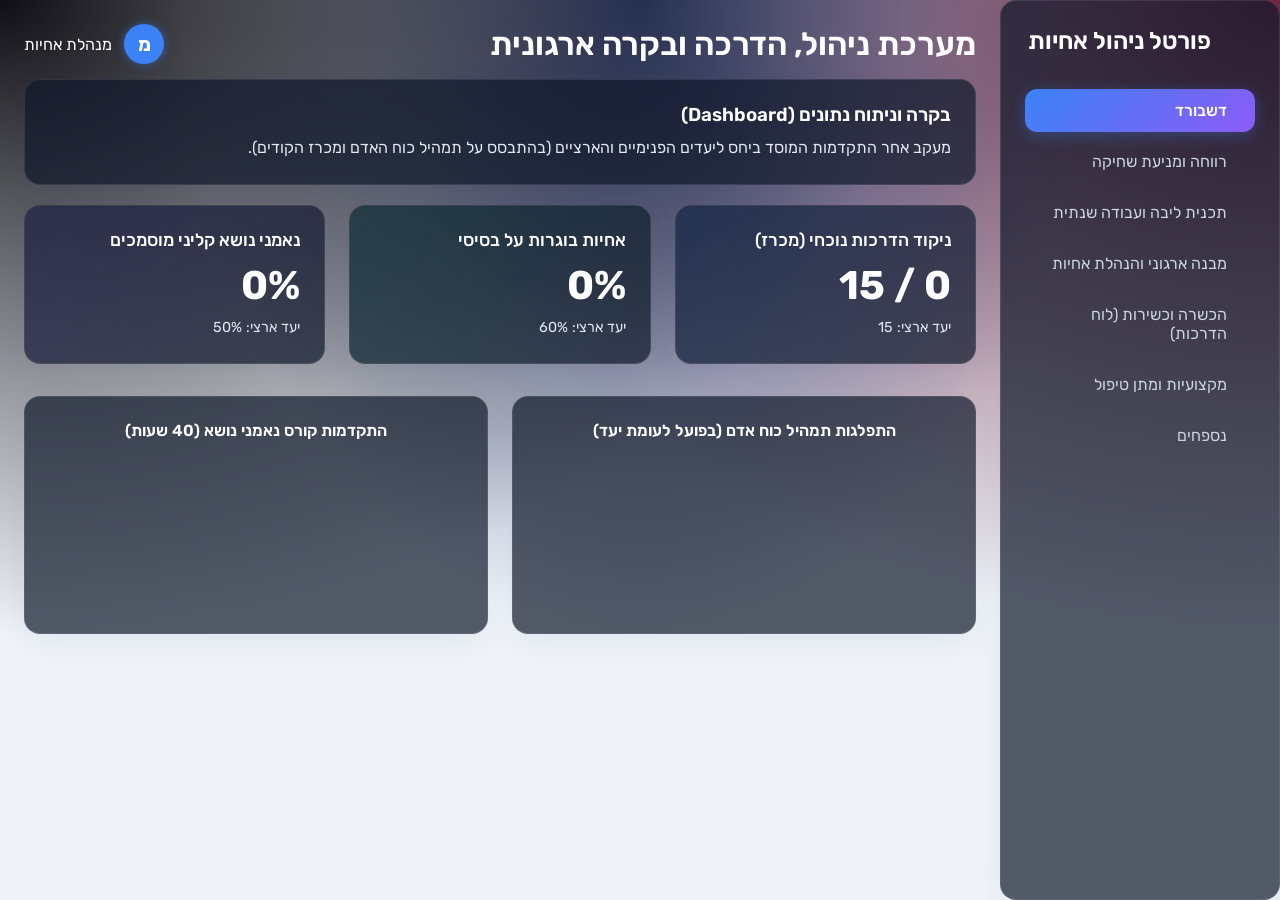
==== index.html @ b4c7ed79 "feat: redesign booklet download button to be more prominent and inviting" ====
﻿<!DOCTYPE html>
<html lang="he" dir="rtl">
<head>
    <meta charset="UTF-8">
    <meta name="viewport" content="width=device-width, initial-scale=1.0">
    <title>פורטל ניהול אחיות - גריאטריה ואחיות</title>
    
    <link rel="stylesheet" href="style.css">
    <link href="https://fonts.googleapis.com/css2?family=Rubik:wght@300;400;500;600;700&display=swap" rel="stylesheet">
    <script src="https://unpkg.com/lucide@latest"></script>
    <script src="https://cdn.jsdelivr.net/npm/fullcalendar@6.1.11/index.global.min.js"></script>
    <!-- Chart.js for Dashboard -->
    <script src="https://cdn.jsdelivr.net/npm/chart.js"></script>

<style>
.form-print-area { font-weight: 500; color: #000; }
.form-print-area input { font-weight: 600; color: #000; }
</style>
</head>
<body>
    <div class="app-container">
        <!-- Sidebar Navigation -->
        <aside class="sidebar glass">
            <div class="logo">
                <i data-lucide="hospital" class="icon-lg"></i>
                <h2>פורטל ניהול אחיות</h2>
            </div>
            <nav>
                <a href="#" class="nav-item active" data-tab="dashboard">
                    <i data-lucide="layout-dashboard"></i>
                    <span>דשבורד</span>
                </a>
                <a href="#" class="nav-item" data-tab="wellbeing">
                    <i data-lucide="heart-handshake"></i>
                    <span>רווחה ומניעת שחיקה</span>
                </a>
                <a href="#" class="nav-item" data-tab="core-plan">
                    <i data-lucide="target"></i>
                    <span>תכנית ליבה ועבודה שנתית</span>
                </a>
                <a href="#" class="nav-item" data-tab="org-structure">
                    <i data-lucide="network"></i>
                    <span>מבנה ארגוני והנהלת אחיות</span>
                </a>
                <a href="#" class="nav-item" data-tab="training-calendar">
                    <i data-lucide="calendar-check"></i>
                    <span>הכשרה וכשירות (לוח הדרכות)</span>
                </a>
                <a href="#" class="nav-item" data-tab="professionalism">
                    <i data-lucide="stethoscope"></i>
                    <span>מקצועיות ומתן טיפול</span>
                </a>

                <a href="#" class="nav-item" data-tab="appendices">
                    <i data-lucide="paperclip"></i>
                    <span>נספחים</span>
                </a>
            </nav>
        </aside>

        <!-- Main Content -->
        <main class="main-content">
            <header class="top-header">
                <h1>מערכת ניהול, הדרכה ובקרה ארגונית</h1>
                <div class="user-profile">
                    <div class="avatar">מ</div>
                    <span>מנהלת אחיות</span>
                </div>
            </header>

            <div class="content-wrapper">
                
                <!-- 0. Dashboard Tab -->
                <section id="dashboard" class="tab-content active">
                    <div class="card glass" style="margin-bottom: 20px;">
                        <h3>בקרה וניתוח נתונים (Dashboard)</h3>
                        <p>מעקב אחר התקדמות המוסד ביחס ליעדים הפנימיים והארציים (בהתבסס על תמהיל כוח האדם ומכרז הקודים).</p>
                    </div>

                    <div class="stats-grid">
                        <div class="stat-card glass primary-grad">
                            <h3>ניקוד הדרכות נוכחי (מכרז)</h3>
                            <div class="value">0 / 15</div>
                            <p class="subtitle">יעד ארצי: 15</p>
                        </div>
                        <div class="stat-card glass secondary-grad">
                            <h3>אחיות בוגרות על בסיסי</h3>
                            <div class="value">0%</div>
                            <p class="subtitle">יעד ארצי: 60%</p>
                        </div>
                        <div class="stat-card glass accent-grad">
                            <h3>נאמני נושא קליני מוסמכים</h3>
                            <div class="value">0%</div>
                            <p class="subtitle">יעד ארצי: 50%</p>
                        </div>
                    </div>

                    <div class="charts-grid" style="display: grid; grid-template-columns: 1fr 1fr; gap: 24px; margin-top: 24px;">
                        <div class="card glass">
                            <h4 style="margin-bottom: 15px; text-align: center;">התפלגות תמהיל כוח אדם (בפועל לעומת יעד)</h4>
                            <canvas id="staffMixChart"></canvas>
                        </div>
                        <div class="card glass">
                            <h4 style="margin-bottom: 15px; text-align: center;">התקדמות קורס נאמני נושא (40 שעות)</h4>
                            <canvas id="trainingProgressChart"></canvas>
                        </div>
                    </div>
                </section>

                <section id="wellbeing" class="tab-content">
                    <div class="card glass">
                        <div style="text-align: center; margin-bottom: 50px;">
                            <h2 style="color: var(--primary-light); font-size: 2.2rem; font-weight: 700; margin-bottom: 5px;">פיתוח חוסן ומניעת שחיקה</h2>
                            <h3 style="color: #38bdf8; font-weight: 400; font-size: 1.4rem;">מודל WELL BEING של מנהל האחיות</h3>
                        </div>
                        
                        <div style="text-align: center; margin-bottom: 20px;">
                            <img src="wellbeing-model.png" alt="מודל WELL BEING" style="max-width: 100%; max-height: 500px; border-radius: 12px; margin: 0 auto; display: block; box-shadow: 0 10px 25px rgba(0,0,0,0.3);">
                        </div>
                        
                        


                        <div style="background: linear-gradient(135deg, rgba(59, 130, 246, 0.05), rgba(139, 92, 246, 0.05)); border: 1px solid rgba(59, 130, 246, 0.2); border-radius: 16px; padding: 40px 20px; text-align: center; margin: 50px auto; max-width: 650px; box-shadow: 0 10px 30px rgba(0,0,0,0.1);">
                            <div style="background: rgba(59, 130, 246, 0.15); width: 80px; height: 80px; border-radius: 50%; display: flex; align-items: center; justify-content: center; margin: 0 auto 20px; box-shadow: inset 0 0 10px rgba(59, 130, 246, 0.2);">
                                <i data-lucide="book-open" style="width: 40px; height: 40px; color: #3b82f6;"></i>
                            </div>
                            <h3 style="color: #f8fafc; font-size: 1.8rem; margin-bottom: 12px; font-weight: bold;">חוברת כלים למניעת שחיקה</h3>
                            <p style="color: #94a3b8; font-size: 1.15rem; margin-bottom: 30px; line-height: 1.6; padding: 0 20px;">החוברת המלאה והמקיפה לשימוש הצוות. כוללת מודלים, כרטיסיות עבודה, והנחיות מעשיות לפיתוח חוסן אישי וצוותי.</p>
                            
                            <a href="https://drive.google.com/file/d/17mlTzaQv9nAJc7y2EhqLHmhM5Vn0xsZx/view?usp=drive_link" target="_blank" style="display: inline-flex; align-items: center; gap: 12px; font-size: 1.25rem; font-weight: bold; padding: 16px 36px; background: linear-gradient(135deg, #3b82f6, #8b5cf6); border-radius: 50px; color: white; text-decoration: none; box-shadow: 0 10px 25px rgba(59, 130, 246, 0.4); transition: all 0.3s ease;" onmouseover="this.style.transform='translateY(-3px)'; this.style.boxShadow='0 15px 30px rgba(59, 130, 246, 0.6)'" onmouseout="this.style.transform='translateY(0)'; this.style.boxShadow='0 10px 25px rgba(59, 130, 246, 0.4)'">
                                <i data-lucide="external-link" style="width: 24px; height: 24px;"></i>
                                פתיחת החוברת המלאה
                            </a>
                        </div>


                        <div style="margin-top: 50px; margin-bottom: 20px; display: grid; grid-template-columns: repeat(auto-fit, minmax(220px, 1fr)); gap: 20px; direction: rtl;">
                            
                            <!-- Card 1 -->
                            <div style="background: rgba(255, 255, 255, 0.05); border: 1px solid rgba(255, 255, 255, 0.1); border-radius: 12px; padding: 20px; box-shadow: 0 4px 15px rgba(0,0,0,0.1); transition: transform 0.3s; cursor: default;" onmouseover="this.style.transform='translateY(-5px)'" onmouseout="this.style.transform='translateY(0)'">
                                <h3 style="color: #38bdf8; border-bottom: 2px solid rgba(56, 189, 248, 0.3); padding-bottom: 10px; margin-bottom: 15px; text-align: center; font-size: 1.2rem;">רגשות בעבודה</h3>
                                <ul style="list-style-type: none; padding: 0; margin: 0; text-align: right; font-size: 1rem; color: #f1f5f9;">
                                    <li style="margin-bottom: 10px; display: flex; align-items: center; gap: 8px;"><span style="background: rgba(56, 189, 248, 0.2); color: #38bdf8; border-radius: 50%; width: 24px; height: 24px; display: inline-flex; justify-content: center; align-items: center; font-size: 0.8rem; font-weight: bold; flex-shrink: 0;">1</span> שחיקה</li>
                                    <li style="margin-bottom: 10px; display: flex; align-items: center; gap: 8px;"><span style="background: rgba(56, 189, 248, 0.2); color: #38bdf8; border-radius: 50%; width: 24px; height: 24px; display: inline-flex; justify-content: center; align-items: center; font-size: 0.8rem; font-weight: bold; flex-shrink: 0;">2</span> חמלה</li>
                                    <li style="margin-bottom: 10px; display: flex; align-items: center; gap: 8px;"><span style="background: rgba(56, 189, 248, 0.2); color: #38bdf8; border-radius: 50%; width: 24px; height: 24px; display: inline-flex; justify-content: center; align-items: center; font-size: 0.8rem; font-weight: bold; flex-shrink: 0;">3</span> עייפות רגשית</li>
                                    <li style="margin-bottom: 10px; display: flex; align-items: center; gap: 8px;"><span style="background: rgba(56, 189, 248, 0.2); color: #38bdf8; border-radius: 50%; width: 24px; height: 24px; display: inline-flex; justify-content: center; align-items: center; font-size: 0.8rem; font-weight: bold; flex-shrink: 0;">4</span> תחושת משמעות</li>
                                    <li style="margin-bottom: 10px; display: flex; align-items: center; gap: 8px;"><span style="background: rgba(56, 189, 248, 0.2); color: #38bdf8; border-radius: 50%; width: 24px; height: 24px; display: inline-flex; justify-content: center; align-items: center; font-size: 0.8rem; font-weight: bold; flex-shrink: 0;">5</span> תסכול</li>
                                    <li style="margin-bottom: 10px; display: flex; align-items: center; gap: 8px;"><span style="background: rgba(56, 189, 248, 0.2); color: #38bdf8; border-radius: 50%; width: 24px; height: 24px; display: inline-flex; justify-content: center; align-items: center; font-size: 0.8rem; font-weight: bold; flex-shrink: 0;">6</span> תחושת הצלחה</li>
                                    <li style="margin-bottom: 10px; display: flex; align-items: center; gap: 8px;"><span style="background: rgba(56, 189, 248, 0.2); color: #38bdf8; border-radius: 50%; width: 24px; height: 24px; display: inline-flex; justify-content: center; align-items: center; font-size: 0.8rem; font-weight: bold; flex-shrink: 0;">7</span> הצפה רגשית</li>
                                    <li style="margin-bottom: 10px; display: flex; align-items: center; gap: 8px;"><span style="background: rgba(56, 189, 248, 0.2); color: #38bdf8; border-radius: 50%; width: 24px; height: 24px; display: inline-flex; justify-content: center; align-items: center; font-size: 0.8rem; font-weight: bold; flex-shrink: 0;">8</span> בדידות</li>
                                </ul>
                            </div>
                            
                            <!-- Card 2 -->
                            <div style="background: rgba(255, 255, 255, 0.05); border: 1px solid rgba(255, 255, 255, 0.1); border-radius: 12px; padding: 20px; box-shadow: 0 4px 15px rgba(0,0,0,0.1); transition: transform 0.3s; cursor: default;" onmouseover="this.style.transform='translateY(-5px)'" onmouseout="this.style.transform='translateY(0)'">
                                <h3 style="color: #10b981; border-bottom: 2px solid rgba(16, 185, 129, 0.3); padding-bottom: 10px; margin-bottom: 15px; text-align: center; font-size: 1.2rem;">תפקיד האחות האחראית</h3>
                                <ul style="list-style-type: none; padding: 0; margin: 0; text-align: right; font-size: 1rem; color: #f1f5f9;">
                                    <li style="margin-bottom: 10px; display: flex; align-items: center; gap: 8px;"><span style="background: rgba(16, 185, 129, 0.2); color: #10b981; border-radius: 50%; width: 24px; height: 24px; display: inline-flex; justify-content: center; align-items: center; font-size: 0.8rem; font-weight: bold; flex-shrink: 0;">1</span> זיהוי סימני שחיקה</li>
                                    <li style="margin-bottom: 10px; display: flex; align-items: center; gap: 8px;"><span style="background: rgba(16, 185, 129, 0.2); color: #10b981; border-radius: 50%; width: 24px; height: 24px; display: inline-flex; justify-content: center; align-items: center; font-size: 0.8rem; font-weight: bold; flex-shrink: 0;">2</span> הקשבה פעילה</li>
                                    <li style="margin-bottom: 10px; display: flex; align-items: center; gap: 8px;"><span style="background: rgba(16, 185, 129, 0.2); color: #10b981; border-radius: 50%; width: 24px; height: 24px; display: inline-flex; justify-content: center; align-items: center; font-size: 0.8rem; font-weight: bold; flex-shrink: 0;">3</span> מתן גיבוי</li>
                                    <li style="margin-bottom: 10px; display: flex; align-items: center; gap: 8px;"><span style="background: rgba(16, 185, 129, 0.2); color: #10b981; border-radius: 50%; width: 24px; height: 24px; display: inline-flex; justify-content: center; align-items: center; font-size: 0.8rem; font-weight: bold; flex-shrink: 0;">4</span> תיעדוף משימות</li>
                                    <li style="margin-bottom: 10px; display: flex; align-items: center; gap: 8px;"><span style="background: rgba(16, 185, 129, 0.2); color: #10b981; border-radius: 50%; width: 24px; height: 24px; display: inline-flex; justify-content: center; align-items: center; font-size: 0.8rem; font-weight: bold; flex-shrink: 0;">5</span> חיזוק הצוות</li>
                                    <li style="margin-bottom: 10px; display: flex; align-items: center; gap: 8px;"><span style="background: rgba(16, 185, 129, 0.2); color: #10b981; border-radius: 50%; width: 24px; height: 24px; display: inline-flex; justify-content: center; align-items: center; font-size: 0.8rem; font-weight: bold; flex-shrink: 0;">6</span> מניעת קונפליקטים</li>
                                    <li style="margin-bottom: 10px; display: flex; align-items: center; gap: 8px;"><span style="background: rgba(16, 185, 129, 0.2); color: #10b981; border-radius: 50%; width: 24px; height: 24px; display: inline-flex; justify-content: center; align-items: center; font-size: 0.8rem; font-weight: bold; flex-shrink: 0;">7</span> גיוס שותפים</li>
                                    <li style="margin-bottom: 10px; display: flex; align-items: center; gap: 8px;"><span style="background: rgba(16, 185, 129, 0.2); color: #10b981; border-radius: 50%; width: 24px; height: 24px; display: inline-flex; justify-content: center; align-items: center; font-size: 0.8rem; font-weight: bold; flex-shrink: 0;">8</span> מודלינג אישי</li>
                                </ul>
                            </div>
                            
                            <!-- Card 3 -->
                            <div style="background: rgba(255, 255, 255, 0.05); border: 1px solid rgba(255, 255, 255, 0.1); border-radius: 12px; padding: 20px; box-shadow: 0 4px 15px rgba(0,0,0,0.1); transition: transform 0.3s; cursor: default;" onmouseover="this.style.transform='translateY(-5px)'" onmouseout="this.style.transform='translateY(0)'">
                                <h3 style="color: #f59e0b; border-bottom: 2px solid rgba(245, 158, 11, 0.3); padding-bottom: 10px; margin-bottom: 15px; text-align: center; font-size: 1.2rem;">סיטואציות יומיומיות</h3>
                                <ul style="list-style-type: none; padding: 0; margin: 0; text-align: right; font-size: 1rem; color: #f1f5f9;">
                                    <li style="margin-bottom: 10px; display: flex; align-items: center; gap: 8px;"><span style="background: rgba(245, 158, 11, 0.2); color: #f59e0b; border-radius: 50%; width: 24px; height: 24px; display: inline-flex; justify-content: center; align-items: center; font-size: 0.8rem; font-weight: bold; flex-shrink: 0;">1</span> עומסי מטופלים</li>
                                    <li style="margin-bottom: 10px; display: flex; align-items: center; gap: 8px;"><span style="background: rgba(245, 158, 11, 0.2); color: #f59e0b; border-radius: 50%; width: 24px; height: 24px; display: inline-flex; justify-content: center; align-items: center; font-size: 0.8rem; font-weight: bold; flex-shrink: 0;">2</span> חוסר בכוח אדם</li>
                                    <li style="margin-bottom: 10px; display: flex; align-items: center; gap: 8px;"><span style="background: rgba(245, 158, 11, 0.2); color: #f59e0b; border-radius: 50%; width: 24px; height: 24px; display: inline-flex; justify-content: center; align-items: center; font-size: 0.8rem; font-weight: bold; flex-shrink: 0;">3</span> מטופל מאתגר</li>
                                    <li style="margin-bottom: 10px; display: flex; align-items: center; gap: 8px;"><span style="background: rgba(245, 158, 11, 0.2); color: #f59e0b; border-radius: 50%; width: 24px; height: 24px; display: inline-flex; justify-content: center; align-items: center; font-size: 0.8rem; font-weight: bold; flex-shrink: 0;">4</span> שינוי פתאומי במשמרת</li>
                                    <li style="margin-bottom: 10px; display: flex; align-items: center; gap: 8px;"><span style="background: rgba(245, 158, 11, 0.2); color: #f59e0b; border-radius: 50%; width: 24px; height: 24px; display: inline-flex; justify-content: center; align-items: center; font-size: 0.8rem; font-weight: bold; flex-shrink: 0;">5</span> עודף בירוקרטיה</li>
                                    <li style="margin-bottom: 10px; display: flex; align-items: center; gap: 8px;"><span style="background: rgba(245, 158, 11, 0.2); color: #f59e0b; border-radius: 50%; width: 24px; height: 24px; display: inline-flex; justify-content: center; align-items: center; font-size: 0.8rem; font-weight: bold; flex-shrink: 0;">6</span> תקלות טכניות</li>
                                    <li style="margin-bottom: 10px; display: flex; align-items: center; gap: 8px;"><span style="background: rgba(245, 158, 11, 0.2); color: #f59e0b; border-radius: 50%; width: 24px; height: 24px; display: inline-flex; justify-content: center; align-items: center; font-size: 0.8rem; font-weight: bold; flex-shrink: 0;">7</span> אירוע חריג במחלקה</li>
                                    <li style="margin-bottom: 10px; display: flex; align-items: center; gap: 8px;"><span style="background: rgba(245, 158, 11, 0.2); color: #f59e0b; border-radius: 50%; width: 24px; height: 24px; display: inline-flex; justify-content: center; align-items: center; font-size: 0.8rem; font-weight: bold; flex-shrink: 0;">8</span> קונפליקטים בין הצוות</li>
                                </ul>
                            </div>

                            <!-- Card 4 -->
                            <div style="background: rgba(255, 255, 255, 0.05); border: 1px solid rgba(255, 255, 255, 0.1); border-radius: 12px; padding: 20px; box-shadow: 0 4px 15px rgba(0,0,0,0.1); transition: transform 0.3s; cursor: default;" onmouseover="this.style.transform='translateY(-5px)'" onmouseout="this.style.transform='translateY(0)'">
                                <h3 style="color: #8b5cf6; border-bottom: 2px solid rgba(139, 92, 246, 0.3); padding-bottom: 10px; margin-bottom: 15px; text-align: center; font-size: 1.2rem;">מרכיבי מודל החוסן</h3>
                                <ul style="list-style-type: none; padding: 0; margin: 0; text-align: right; font-size: 1rem; color: #f1f5f9;">
                                    <li style="margin-bottom: 10px; display: flex; align-items: center; gap: 8px;"><span style="background: rgba(139, 92, 246, 0.2); color: #8b5cf6; border-radius: 50%; width: 24px; height: 24px; display: inline-flex; justify-content: center; align-items: center; font-size: 0.8rem; font-weight: bold; flex-shrink: 0;">1</span> להיות מוערך</li>
                                    <li style="margin-bottom: 10px; display: flex; align-items: center; gap: 8px;"><span style="background: rgba(139, 92, 246, 0.2); color: #8b5cf6; border-radius: 50%; width: 24px; height: 24px; display: inline-flex; justify-content: center; align-items: center; font-size: 0.8rem; font-weight: bold; flex-shrink: 0;">2</span> פיתוח מקצועי</li>
                                    <li style="margin-bottom: 10px; display: flex; align-items: center; gap: 8px;"><span style="background: rgba(139, 92, 246, 0.2); color: #8b5cf6; border-radius: 50%; width: 24px; height: 24px; display: inline-flex; justify-content: center; align-items: center; font-size: 0.8rem; font-weight: bold; flex-shrink: 0;">3</span> שייכות וגאוות יחידה</li>
                                    <li style="margin-bottom: 10px; display: flex; align-items: center; gap: 8px;"><span style="background: rgba(139, 92, 246, 0.2); color: #8b5cf6; border-radius: 50%; width: 24px; height: 24px; display: inline-flex; justify-content: center; align-items: center; font-size: 0.8rem; font-weight: bold; flex-shrink: 0;">4</span> הערכה והוקרה</li>
                                    <li style="margin-bottom: 10px; display: flex; align-items: center; gap: 8px;"><span style="background: rgba(139, 92, 246, 0.2); color: #8b5cf6; border-radius: 50%; width: 24px; height: 24px; display: inline-flex; justify-content: center; align-items: center; font-size: 0.8rem; font-weight: bold; flex-shrink: 0;">5</span> מרחב בטוח</li>
                                    <li style="margin-bottom: 10px; display: flex; align-items: center; gap: 8px;"><span style="background: rgba(139, 92, 246, 0.2); color: #8b5cf6; border-radius: 50%; width: 24px; height: 24px; display: inline-flex; justify-content: center; align-items: center; font-size: 0.8rem; font-weight: bold; flex-shrink: 0;">6</span> גמישות בעבודה</li>
                                    <li style="margin-bottom: 10px; display: flex; align-items: center; gap: 8px;"><span style="background: rgba(139, 92, 246, 0.2); color: #8b5cf6; border-radius: 50%; width: 24px; height: 24px; display: inline-flex; justify-content: center; align-items: center; font-size: 0.8rem; font-weight: bold; flex-shrink: 0;">7</span> איזון בית עבודה</li>
                                    <li style="margin-bottom: 10px; display: flex; align-items: center; gap: 8px;"><span style="background: rgba(139, 92, 246, 0.2); color: #8b5cf6; border-radius: 50%; width: 24px; height: 24px; display: inline-flex; justify-content: center; align-items: center; font-size: 0.8rem; font-weight: bold; flex-shrink: 0;">8</span> סביבת עבודה תומכת</li>
                                </ul>
                            </div>

                            <!-- Card 5 -->
                            <div style="background: rgba(255, 255, 255, 0.05); border: 1px solid rgba(255, 255, 255, 0.1); border-radius: 12px; padding: 20px; box-shadow: 0 4px 15px rgba(0,0,0,0.1); transition: transform 0.3s; cursor: default;" onmouseover="this.style.transform='translateY(-5px)'" onmouseout="this.style.transform='translateY(0)'">
                                <h3 style="color: #ec4899; border-bottom: 2px solid rgba(236, 72, 153, 0.3); padding-bottom: 10px; margin-bottom: 15px; text-align: center; font-size: 1.2rem;">כלים למניעת שחיקה</h3>
                                <ul style="list-style-type: none; padding: 0; margin: 0; text-align: right; font-size: 1rem; color: #f1f5f9;">
                                    <li style="margin-bottom: 10px; display: flex; align-items: center; gap: 8px;"><span style="background: rgba(236, 72, 153, 0.2); color: #ec4899; border-radius: 50%; width: 24px; height: 24px; display: inline-flex; justify-content: center; align-items: center; font-size: 0.8rem; font-weight: bold; flex-shrink: 0;">1</span> שיחת עיבוד</li>
                                    <li style="margin-bottom: 10px; display: flex; align-items: center; gap: 8px;"><span style="background: rgba(236, 72, 153, 0.2); color: #ec4899; border-radius: 50%; width: 24px; height: 24px; display: inline-flex; justify-content: center; align-items: center; font-size: 0.8rem; font-weight: bold; flex-shrink: 0;">2</span> התפתחות מקצועית</li>
                                    <li style="margin-bottom: 10px; display: flex; align-items: center; gap: 8px;"><span style="background: rgba(236, 72, 153, 0.2); color: #ec4899; border-radius: 50%; width: 24px; height: 24px; display: inline-flex; justify-content: center; align-items: center; font-size: 0.8rem; font-weight: bold; flex-shrink: 0;">3</span> איזון בית - עבודה</li>
                                    <li style="margin-bottom: 10px; display: flex; align-items: center; gap: 8px;"><span style="background: rgba(236, 72, 153, 0.2); color: #ec4899; border-radius: 50%; width: 24px; height: 24px; display: inline-flex; justify-content: center; align-items: center; font-size: 0.8rem; font-weight: bold; flex-shrink: 0;">4</span> פעילות גופנית</li>
                                    <li style="margin-bottom: 10px; display: flex; align-items: center; gap: 8px;"><span style="background: rgba(236, 72, 153, 0.2); color: #ec4899; border-radius: 50%; width: 24px; height: 24px; display: inline-flex; justify-content: center; align-items: center; font-size: 0.8rem; font-weight: bold; flex-shrink: 0;">5</span> קבוצת תמיכה</li>
                                    <li style="margin-bottom: 10px; display: flex; align-items: center; gap: 8px;"><span style="background: rgba(236, 72, 153, 0.2); color: #ec4899; border-radius: 50%; width: 24px; height: 24px; display: inline-flex; justify-content: center; align-items: center; font-size: 0.8rem; font-weight: bold; flex-shrink: 0;">6</span> הפסקה יזומה</li>
                                    <li style="margin-bottom: 10px; display: flex; align-items: center; gap: 8px;"><span style="background: rgba(236, 72, 153, 0.2); color: #ec4899; border-radius: 50%; width: 24px; height: 24px; display: inline-flex; justify-content: center; align-items: center; font-size: 0.8rem; font-weight: bold; flex-shrink: 0;">7</span> מנטורינג</li>
                                    <li style="margin-bottom: 10px; display: flex; align-items: center; gap: 8px;"><span style="background: rgba(236, 72, 153, 0.2); color: #ec4899; border-radius: 50%; width: 24px; height: 24px; display: inline-flex; justify-content: center; align-items: center; font-size: 0.8rem; font-weight: bold; flex-shrink: 0;">8</span> ימי גיבוש</li>
                                </ul>
                            </div>
                        </div>

                        <div class="wellbeing-gallery" style="margin-top: 40px; border-top: 1px solid rgba(255,255,255,0.1); padding-top: 30px;">
                            <h3 style="color: #10b981; margin-bottom: 20px; display: flex; align-items: center; gap: 10px;">
                                <i data-lucide="camera"></i> תמונות ומסמכים של עשייה בנידון
                            </h3>
                            
                            <div style="display: flex; gap: 15px; margin-bottom: 20px;">
                                <button class="btn btn-primary" onclick="document.getElementById('wb-gallery-upload').click()">
                                    <i data-lucide="plus" style="width: 18px; height: 18px; margin-left: 8px;"></i> הוסף תמונות / מסמכים
                                </button>
                                <input type="file" id="wb-gallery-upload" multiple accept="image/*,.pdf,.doc,.docx" style="display:none;" onchange="addToWBGallery(this)">
                            </div>

                            <div id="wb-gallery-grid" style="display: grid; grid-template-columns: repeat(auto-fill, minmax(200px, 1fr)); gap: 20px;">
                                <!-- uploaded images/docs will appear here -->
                            </div>
                        </div>
                    </div>
                </section>

                <!-- 1. Core Plan Tab -->
                <section id="core-plan" class="tab-content">
                    <div class="card glass">
                        <h3>תכנית ליבה ותוכנית עבודה שנתית</h3>
                        <p>כאן תוצג אסטרטגיית הניהול של האחיות בארגון ויעדי הליבה לשנה הקרובה, מותאם לחזון הארגוני ויעדי משרד הבריאות.</p>
                        
                        <div style="margin-top:20px; padding:20px; background:rgba(255,255,255,0.05); border-radius:8px;">
                            <h4 style="color: #38bdf8; margin-bottom: 15px;">סימוכין ומקורות מידע</h4>
                            <ul style="list-style: none; padding: 0; display: flex; flex-direction: column; gap: 10px;">
                                <li><a href="https://www.gov.il/he/pages/hp-geriatric-regulations-nursing-mental-health-wards" target="_blank" style="color: #cbd5e1; text-decoration: none; display: flex; align-items: center; gap: 8px; transition: color 0.2s;" onmouseover="this.style.color='#fff'" onmouseout="this.style.color='#cbd5e1'"><i data-lucide="link" style="width: 16px; color: #38bdf8;"></i> תקנות מוסדות גריאטריים ומחלקות בריאות הנפש</a></li>
                                <li><a href="https://www.gov.il/he/pages/m61-2024" target="_blank" style="color: #cbd5e1; text-decoration: none; display: flex; align-items: center; gap: 8px; transition: color 0.2s;" onmouseover="this.style.color='#fff'" onmouseout="this.style.color='#cbd5e1'"><i data-lucide="link" style="width: 16px; color: #38bdf8;"></i> חוזר מנהל הרפואה 61/2024</a></li>
                                <li><a href="https://www.gov.il/he/pages/tender-offer-2024" target="_blank" style="color: #cbd5e1; text-decoration: none; display: flex; align-items: center; gap: 8px; transition: color 0.2s;" onmouseover="this.style.color='#fff'" onmouseout="this.style.color='#cbd5e1'"><i data-lucide="link" style="width: 16px; color: #38bdf8;"></i> קול קורא / מכרזים 2024 (מכרז הקודים)</a></li>
                                <li><a href="https://www.gov.il/he/departments/dynamiccollectors/inspections-tool?skip=0&inspections_units=3" target="_blank" style="color: #cbd5e1; text-decoration: none; display: flex; align-items: center; gap: 8px; transition: color 0.2s;" onmouseover="this.style.color='#fff'" onmouseout="this.style.color='#cbd5e1'"><i data-lucide="link" style="width: 16px; color: #38bdf8;"></i> כלי בקרה במוסדות רפואיים</a></li>
                                <li><a href="https://www1.health.gov.il/nursing/work/toolkits/work-plan/" target="_blank" style="color: #cbd5e1; text-decoration: none; display: flex; align-items: center; gap: 8px; transition: color 0.2s;" onmouseover="this.style.color='#fff'" onmouseout="this.style.color='#cbd5e1'"><i data-lucide="link" style="width: 16px; color: #38bdf8;"></i> ארגז כלים - בניית תוכנית עבודה (מינהל הסיעוד)</a></li>
                                <li><a href="https://www.gov.il/BlobFolder/policy/nd120-2017/he/files_circulars_nd_ND120_2017.pdf" target="_blank" style="color: #cbd5e1; text-decoration: none; display: flex; align-items: center; gap: 8px; transition: color 0.2s;" onmouseover="this.style.color='#fff'" onmouseout="this.style.color='#cbd5e1'"><i data-lucide="link" style="width: 16px; color: #38bdf8;"></i> חוזר מינהל הסיעוד 120/2017</a></li>
                                <li><a href="https://www.gov.il/BlobFolder/policy/nd163-2020/he/files_circulars_nd_ND163_2020.pdf" target="_blank" style="color: #cbd5e1; text-decoration: none; display: flex; align-items: center; gap: 8px; transition: color 0.2s;" onmouseover="this.style.color='#fff'" onmouseout="this.style.color='#cbd5e1'"><i data-lucide="link" style="width: 16px; color: #38bdf8;"></i> חוזר מינהל הסיעוד 163/2020</a></li>
                            </ul>
                        </div>

                        <h4 style="color: #38bdf8; margin-top: 40px; border-bottom: 1px solid rgba(255,255,255,0.1); padding-bottom: 10px;">תוכניות עבודה קליניות</h4>
                        <div style="display: grid; grid-template-columns: repeat(auto-fill, minmax(200px, 1fr)); gap: 15px; margin-top: 20px;">
                            <button class="btn btn-outline" style="justify-content: center; border-color: rgba(56,189,248,0.3);" onclick="openWorkPlan('פצעים')"><i data-lucide="file-text" style="width: 16px; margin-left: 8px;"></i> פצעים</button>
                            <button class="btn btn-outline" style="justify-content: center; border-color: rgba(56,189,248,0.3);" onclick="openWorkPlan('כאב')"><i data-lucide="file-text" style="width: 16px; margin-left: 8px;"></i> כאב</button>
                            <button class="btn btn-outline" style="justify-content: center; border-color: rgba(56,189,248,0.3);" onclick="openWorkPlan('הזנה והאכלה')"><i data-lucide="file-text" style="width: 16px; margin-left: 8px;"></i> הזנה והאכלה</button>
                            <button class="btn btn-outline" style="justify-content: center; border-color: rgba(56,189,248,0.3);" onclick="openWorkPlan('דמנציה')"><i data-lucide="file-text" style="width: 16px; margin-left: 8px;"></i> דמנציה</button>
                            <button class="btn btn-outline" style="justify-content: center; border-color: rgba(56,189,248,0.3);" onclick="openWorkPlan('טיפול תומך/פליאטיבי')"><i data-lucide="file-text" style="width: 16px; margin-left: 8px;"></i> טיפול תומך/פליאטיבי</button>
                            <button class="btn btn-outline" style="justify-content: center; border-color: rgba(56,189,248,0.3);" onclick="openWorkPlan('מניעת זיהומים')"><i data-lucide="file-text" style="width: 16px; margin-left: 8px;"></i> מניעת זיהומים</button>
                            <button class="btn btn-outline" style="justify-content: center; border-color: rgba(56,189,248,0.3);" onclick="openWorkPlan('בטיחות הטיפול וניהול סיכונים')"><i data-lucide="file-text" style="width: 16px; margin-left: 8px;"></i> בטיחות הטיפול וניהול סיכונים</button>
                            <button class="btn btn-outline" style="justify-content: center; border-color: rgba(56,189,248,0.3);" onclick="openWorkPlan('התעמרות וחוק זכויות המטופל')"><i data-lucide="file-text" style="width: 16px; margin-left: 8px;"></i> התעמרות וחוק זכויות המטופל</button>
                            <button class="btn btn-outline" style="justify-content: center; border-color: rgba(56,189,248,0.3);" onclick="openWorkPlan('סוכרת')"><i data-lucide="file-text" style="width: 16px; margin-left: 8px;"></i> סוכרת</button>
                            <button class="btn btn-outline" style="justify-content: center; border-color: rgba(56,189,248,0.3);" onclick="openWorkPlan('אי ספיקת לב')"><i data-lucide="file-text" style="width: 16px; margin-left: 8px;"></i> אי ספיקת לב</button>
                            <button class="btn btn-outline" style="justify-content: center; border-color: rgba(56,189,248,0.3);" onclick="openWorkPlan('טראומה')"><i data-lucide="file-text" style="width: 16px; margin-left: 8px;"></i> טראומה</button>
                            <button class="btn btn-outline" style="justify-content: center; border-color: rgba(56,189,248,0.3);" onclick="openWorkPlan('גריאטריה')"><i data-lucide="file-text" style="width: 16px; margin-left: 8px;"></i> גריאטריה</button>
                            <button class="btn btn-outline" style="justify-content: center; border-color: rgba(56,189,248,0.3);" onclick="openWorkPlan('חרום')"><i data-lucide="file-text" style="width: 16px; margin-left: 8px;"></i> חרום</button>
                            <button class="btn btn-outline" style="justify-content: center; border-color: rgba(56,189,248,0.3);" onclick="openWorkPlan('טיפול תרופתי')"><i data-lucide="file-text" style="width: 16px; margin-left: 8px;"></i> טיפול תרופתי</button>
                            <button class="btn btn-outline" style="justify-content: center; border-color: rgba(56,189,248,0.3);" onclick="openWorkPlan('החייאה')"><i data-lucide="file-text" style="width: 16px; margin-left: 8px;"></i> החייאה</button>
                            <button class="btn btn-outline" style="justify-content: center; border-color: rgba(56,189,248,0.3);" onclick="openWorkPlan('חווית המטופל')"><i data-lucide="file-text" style="width: 16px; margin-left: 8px;"></i> חווית המטופל</button>
                            <button class="btn btn-outline" style="justify-content: center; border-color: rgba(56,189,248,0.3);" onclick="openWorkPlan('בריאות העובד ומערך החיסונים')"><i data-lucide="file-text" style="width: 16px; margin-left: 8px;"></i> בריאות העובד ומערך החיסונים</button>
                        </div>
                    </div>
                </section>

                <!-- 2. Org Structure Tab -->
                <section id="org-structure" class="tab-content">
                    <div class="card glass" style="margin-bottom: 20px; overflow-x: auto;">
                        <div style="display: flex; justify-content: space-between; align-items: center; margin-bottom: 15px;">
                            <h3 style="margin: 0;">תרשים מבנה ארגוני</h3>
                            <button class="btn btn-sm btn-primary" onclick="resetOrgChart()" style="background: rgba(239, 68, 68, 0.2); border-color: rgba(239, 68, 68, 0.4); color: #ef4444;"><i data-lucide="refresh-cw" style="width: 14px; height: 14px;"></i> איפוס מבנה</button>
                        </div>
                        <p style="margin-bottom:20px; font-size: 0.9rem; color:#cbd5e1;">לחץ על התפקיד או השם בתוך הקובייה לעריכה. השתמש בכפתור ה- <strong>+</strong> להוספת מחלקות / עובדים כפופים.</p>
                        <div class="org-tree" id="org-chart-root">
                            <!-- Rendered via JS -->
                        </div>
                    </div>

                        <div class="card glass" style="margin-bottom: 20px;">
                        <h3>פיתוח עתודה ניהולית ומנהיגות</h3>
                        <p>ניהול ומעקב אחר פיתוח המנהיגות בקרב צוות האחיות, ריכוז אחריות משמרת ואחיות בכירות.</p>
                    </div>


                    <div class="card glass" style="margin-bottom: 20px;">
                        <div style="display: flex; justify-content: space-between; align-items: center; margin-bottom: 15px; flex-wrap: wrap; gap: 10px;">
                            <h3 style="margin: 0;">תמהיל כוח אדם</h3>
                            <div style="display: flex; gap: 8px;">
                                <input type="number" id="new-year-input" placeholder="שנה חדשה" style="padding: 6px 12px; border-radius: 6px; border: 1px solid rgba(255,255,255,0.2); background: rgba(15,23,42,0.5); color: #fff; width: 100px; font-family: inherit;">
                                <button class="btn btn-sm btn-primary" onclick="addYearColumn()">הוסף שנה</button>
                            </div>
                        </div>
                        <p style="margin-bottom:15px; font-size: 0.9rem; color:#cbd5e1;">לחץ על התאים הרלוונטיים בכדי לערוך את הכמות בפועל ואת הבסיס (N). המערכת תחשב את האחוז אוטומטית. ניתן גם לערוך את היעד הפנימי.</p>
                        <div class="table-responsive" id="mix-table-container">
                            <!-- Rendered via JS -->
                        </div>
                    </div>

                    <div class="stats-grid">
                        <div class="card glass">
                            <div style="display: flex; justify-content: space-between; align-items: center; margin-bottom: 15px; flex-wrap: wrap; gap: 10px;">
                                <h3 style="margin: 0;">ריכוז אחריות משמרת</h3>
                                <div style="display: flex; gap: 8px;">
                                    <input type="text" id="new-dept-input" placeholder="שם מחלקה חדשה" style="padding: 6px 12px; border-radius: 6px; border: 1px solid rgba(255,255,255,0.2); background: rgba(15,23,42,0.5); color: #fff; width: 140px; font-family: inherit;">
                                    <button class="btn btn-sm btn-primary" onclick="addDepartment()">הוסף</button>
                                </div>
                            </div>
                            <ul class="task-list" id="shift-managers" style="max-height: 300px; overflow-y: auto; padding-left: 5px;">
                                <!-- Rendered via JS -->
                            </ul>
                        </div>

                    </div>
                <div class="card glass trustees-section" style="margin-top: 25px;">
                            <div style="display: flex; justify-content: space-between; align-items: center; margin-bottom: 20px; flex-wrap: wrap; gap: 15px;">
                                <h3>מערך נאמני נושא קליניים ומינויים</h3>
                                <div style="display: flex; gap: 15px; align-items: center; flex-wrap: wrap;">
                                    <div style="display: flex; gap: 8px;">
                                        <input type="text" id="new-dept-input" placeholder="שם מחלקה חדשה" style="padding: 6px 12px; border-radius: 6px; border: 1px solid rgba(255,255,255,0.2); background: rgba(15,23,42,0.5); color: #fff; width: 140px; font-family: inherit;">
                                        <button class="btn btn-sm btn-primary" onclick="addDepartment()">הוסף</button>
                                    </div>
                                    <select id="trustee-dept-select" onchange="renderTrustees()" style="padding: 6px; border-radius: 6px; border: 1px solid rgba(255,255,255,0.2); background: rgba(15,23,42,0.5); color: #fff; font-family: inherit;">
                                        <!-- Populated via JS -->
                                    </select>
                                    <button onclick="window.print()" class="btn btn-primary print-btn" style="display: flex; align-items: center; gap: 8px;">
                                        <i data-lucide="printer" style="width: 18px; height: 18px;"></i> הדפס תרשים
                                    </button>
                                </div>
                            </div>
                            
                            <div class="trustees-poster-grid" id="topic-trustees">
                                <!-- Card 1 -->
                                <div class="trustee-card">
                                    <div class="tc-header">
                                        <i data-lucide="bandage"></i> פצעים
                                    </div>
                                    <div class="tc-body">
                                        <div class="tc-field">
                                            <label>שם הנאמן/ת:</label>
                                            <div class="editable-text" contenteditable="true" data-placeholder="הקלד/י שם..."></div>
                                        </div>
                                        <div class="tc-field">
                                            <label>מחלקה:</label>
                                            <div class="editable-text" contenteditable="true" data-placeholder="הקלד/י מחלקה..."></div>
                                        </div>
                                        <div class="tc-action" style="margin-top: 5px;">
                                            <button class="btn btn-sm btn-outline" style="width: 100%; display: flex; justify-content: center; align-items: center; gap: 8px; border-color: rgba(255,255,255,0.2); color: #cbd5e1; background: rgba(0,0,0,0.2); transition: all 0.2s;" onclick="alert('במערכת אמיתית, יפתח חלון לבחירת קובץ כתב מינוי')">
                                                <i data-lucide="upload" style="width: 14px; height: 14px;"></i> כתב מינוי
                                            </button>
                                        </div>
                                    </div>
                                </div>
                                <!-- Card 2 -->
                                <div class="trustee-card">
                                    <div class="tc-header">
                                        <i data-lucide="activity"></i> כאב
                                    </div>
                                    <div class="tc-body">
                                        <div class="tc-field">
                                            <label>שם הנאמן/ת:</label>
                                            <div class="editable-text" contenteditable="true" data-placeholder="הקלד/י שם..."></div>
                                        </div>
                                        <div class="tc-field">
                                            <label>מחלקה:</label>
                                            <div class="editable-text" contenteditable="true" data-placeholder="הקלד/י מחלקה..."></div>
                                        </div>
                                        <div class="tc-action" style="margin-top: 5px;">
                                            <button class="btn btn-sm btn-outline" style="width: 100%; display: flex; justify-content: center; align-items: center; gap: 8px; border-color: rgba(255,255,255,0.2); color: #cbd5e1; background: rgba(0,0,0,0.2); transition: all 0.2s;" onclick="alert('במערכת אמיתית, יפתח חלון לבחירת קובץ כתב מינוי')">
                                                <i data-lucide="upload" style="width: 14px; height: 14px;"></i> כתב מינוי
                                            </button>
                                        </div>
                                    </div>
                                </div>
                                <!-- Card 3 -->
                                <div class="trustee-card">
                                    <div class="tc-header">
                                        <i data-lucide="apple"></i> הזנה והאכלה
                                    </div>
                                    <div class="tc-body">
                                        <div class="tc-field">
                                            <label>שם הנאמן/ת:</label>
                                            <div class="editable-text" contenteditable="true" data-placeholder="הקלד/י שם..."></div>
                                        </div>
                                        <div class="tc-field">
                                            <label>מחלקה:</label>
                                            <div class="editable-text" contenteditable="true" data-placeholder="הקלד/י מחלקה..."></div>
                                        </div>
                                        <div class="tc-action" style="margin-top: 5px;">
                                            <button class="btn btn-sm btn-outline" style="width: 100%; display: flex; justify-content: center; align-items: center; gap: 8px; border-color: rgba(255,255,255,0.2); color: #cbd5e1; background: rgba(0,0,0,0.2); transition: all 0.2s;" onclick="alert('במערכת אמיתית, יפתח חלון לבחירת קובץ כתב מינוי')">
                                                <i data-lucide="upload" style="width: 14px; height: 14px;"></i> כתב מינוי
                                            </button>
                                        </div>
                                    </div>
                                </div>
                                <!-- Card 4 -->
                                <div class="trustee-card">
                                    <div class="tc-header">
                                        <i data-lucide="brain"></i> דמנציה
                                    </div>
                                    <div class="tc-body">
                                        <div class="tc-field">
                                            <label>שם הנאמן/ת:</label>
                                            <div class="editable-text" contenteditable="true" data-placeholder="הקלד/י שם..."></div>
                                        </div>
                                        <div class="tc-field">
                                            <label>מחלקה:</label>
                                            <div class="editable-text" contenteditable="true" data-placeholder="הקלד/י מחלקה..."></div>
                                        </div>
                                        <div class="tc-action" style="margin-top: 5px;">
                                            <button class="btn btn-sm btn-outline" style="width: 100%; display: flex; justify-content: center; align-items: center; gap: 8px; border-color: rgba(255,255,255,0.2); color: #cbd5e1; background: rgba(0,0,0,0.2); transition: all 0.2s;" onclick="alert('במערכת אמיתית, יפתח חלון לבחירת קובץ כתב מינוי')">
                                                <i data-lucide="upload" style="width: 14px; height: 14px;"></i> כתב מינוי
                                            </button>
                                        </div>
                                    </div>
                                </div>
                                <!-- Card 5 -->
                                <div class="trustee-card">
                                    <div class="tc-header">
                                        <i data-lucide="heart-pulse"></i> טיפול תומך/פליאטיבי
                                    </div>
                                    <div class="tc-body">
                                        <div class="tc-field">
                                            <label>שם הנאמן/ת:</label>
                                            <div class="editable-text" contenteditable="true" data-placeholder="הקלד/י שם..."></div>
                                        </div>
                                        <div class="tc-field">
                                            <label>מחלקה:</label>
                                            <div class="editable-text" contenteditable="true" data-placeholder="הקלד/י מחלקה..."></div>
                                        </div>
                                        <div class="tc-action" style="margin-top: 5px;">
                                            <button class="btn btn-sm btn-outline" style="width: 100%; display: flex; justify-content: center; align-items: center; gap: 8px; border-color: rgba(255,255,255,0.2); color: #cbd5e1; background: rgba(0,0,0,0.2); transition: all 0.2s;" onclick="alert('במערכת אמיתית, יפתח חלון לבחירת קובץ כתב מינוי')">
                                                <i data-lucide="upload" style="width: 14px; height: 14px;"></i> כתב מינוי
                                            </button>
                                        </div>
                                    </div>
                                </div>
                                <!-- Card 6 -->
                                <div class="trustee-card">
                                    <div class="tc-header">
                                        <i data-lucide="shield-alert"></i> מניעת זיהומים
                                    </div>
                                    <div class="tc-body">
                                        <div class="tc-field">
                                            <label>שם הנאמן/ת:</label>
                                            <div class="editable-text" contenteditable="true" data-placeholder="הקלד/י שם..."></div>
                                        </div>
                                        <div class="tc-field">
                                            <label>מחלקה:</label>
                                            <div class="editable-text" contenteditable="true" data-placeholder="הקלד/י מחלקה..."></div>
                                        </div>
                                        <div class="tc-action" style="margin-top: 5px;">
                                            <button class="btn btn-sm btn-outline" style="width: 100%; display: flex; justify-content: center; align-items: center; gap: 8px; border-color: rgba(255,255,255,0.2); color: #cbd5e1; background: rgba(0,0,0,0.2); transition: all 0.2s;" onclick="alert('במערכת אמיתית, יפתח חלון לבחירת קובץ כתב מינוי')">
                                                <i data-lucide="upload" style="width: 14px; height: 14px;"></i> כתב מינוי
                                            </button>
                                        </div>
                                    </div>
                                </div>
                                <!-- Card 7 -->
                                <div class="trustee-card">
                                    <div class="tc-header">
                                        <i data-lucide="shield-check"></i> בטיחות הטיפול וניהול סיכונים
                                    </div>
                                    <div class="tc-body">
                                        <div class="tc-field">
                                            <label>שם הנאמן/ת:</label>
                                            <div class="editable-text" contenteditable="true" data-placeholder="הקלד/י שם..."></div>
                                        </div>
                                        <div class="tc-field">
                                            <label>מחלקה:</label>
                                            <div class="editable-text" contenteditable="true" data-placeholder="הקלד/י מחלקה..."></div>
                                        </div>
                                        <div class="tc-action" style="margin-top: 5px;">
                                            <button class="btn btn-sm btn-outline" style="width: 100%; display: flex; justify-content: center; align-items: center; gap: 8px; border-color: rgba(255,255,255,0.2); color: #cbd5e1; background: rgba(0,0,0,0.2); transition: all 0.2s;" onclick="alert('במערכת אמיתית, יפתח חלון לבחירת קובץ כתב מינוי')">
                                                <i data-lucide="upload" style="width: 14px; height: 14px;"></i> כתב מינוי
                                            </button>
                                        </div>
                                    </div>
                                </div>
                                <!-- Card 8 -->
                                <div class="trustee-card">
                                    <div class="tc-header">
                                        <i data-lucide="user-check"></i> התעמרות וחוק זכויות המטופל
                                    </div>
                                    <div class="tc-body">
                                        <div class="tc-field">
                                            <label>שם הנאמן/ת:</label>
                                            <div class="editable-text" contenteditable="true" data-placeholder="הקלד/י שם..."></div>
                                        </div>
                                        <div class="tc-field">
                                            <label>מחלקה:</label>
                                            <div class="editable-text" contenteditable="true" data-placeholder="הקלד/י מחלקה..."></div>
                                        </div>
                                        <div class="tc-action" style="margin-top: 5px;">
                                            <button class="btn btn-sm btn-outline" style="width: 100%; display: flex; justify-content: center; align-items: center; gap: 8px; border-color: rgba(255,255,255,0.2); color: #cbd5e1; background: rgba(0,0,0,0.2); transition: all 0.2s;" onclick="alert('במערכת אמיתית, יפתח חלון לבחירת קובץ כתב מינוי')">
                                                <i data-lucide="upload" style="width: 14px; height: 14px;"></i> כתב מינוי
                                            </button>
                                        </div>
                                    </div>
                                </div>
                                <!-- Card 9 -->
                                <div class="trustee-card">
                                    <div class="tc-header">
                                        <i data-lucide="stethoscope"></i> סוכרת
                                    </div>
                                    <div class="tc-body">
                                        <div class="tc-field">
                                            <label>שם הנאמן/ת:</label>
                                            <div class="editable-text" contenteditable="true" data-placeholder="הקלד/י שם..."></div>
                                        </div>
                                        <div class="tc-field">
                                            <label>מחלקה:</label>
                                            <div class="editable-text" contenteditable="true" data-placeholder="הקלד/י מחלקה..."></div>
                                        </div>
                                        <div class="tc-action" style="margin-top: 5px;">
                                            <button class="btn btn-sm btn-outline" style="width: 100%; display: flex; justify-content: center; align-items: center; gap: 8px; border-color: rgba(255,255,255,0.2); color: #cbd5e1; background: rgba(0,0,0,0.2); transition: all 0.2s;" onclick="alert('במערכת אמיתית, יפתח חלון לבחירת קובץ כתב מינוי')">
                                                <i data-lucide="upload" style="width: 14px; height: 14px;"></i> כתב מינוי
                                            </button>
                                        </div>
                                    </div>
                                </div>
                                <!-- Card 10 -->
                                <div class="trustee-card">
                                    <div class="tc-header">
                                        <i data-lucide="heart"></i> אי ספיקת לב
                                    </div>
                                    <div class="tc-body">
                                        <div class="tc-field">
                                            <label>שם הנאמן/ת:</label>
                                            <div class="editable-text" contenteditable="true" data-placeholder="הקלד/י שם..."></div>
                                        </div>
                                        <div class="tc-field">
                                            <label>מחלקה:</label>
                                            <div class="editable-text" contenteditable="true" data-placeholder="הקלד/י מחלקה..."></div>
                                        </div>
                                        <div class="tc-action" style="margin-top: 5px;">
                                            <button class="btn btn-sm btn-outline" style="width: 100%; display: flex; justify-content: center; align-items: center; gap: 8px; border-color: rgba(255,255,255,0.2); color: #cbd5e1; background: rgba(0,0,0,0.2); transition: all 0.2s;" onclick="alert('במערכת אמיתית, יפתח חלון לבחירת קובץ כתב מינוי')">
                                                <i data-lucide="upload" style="width: 14px; height: 14px;"></i> כתב מינוי
                                            </button>
                                        </div>
                                    </div>
                                </div>
                                <!-- Card 11 -->
                                <div class="trustee-card">
                                    <div class="tc-header">
                                        <i data-lucide="alert-triangle"></i> טראומה
                                    </div>
                                    <div class="tc-body">
                                        <div class="tc-field">
                                            <label>שם הנאמן/ת:</label>
                                            <div class="editable-text" contenteditable="true" data-placeholder="הקלד/י שם..."></div>
                                        </div>
                                        <div class="tc-field">
                                            <label>מחלקה:</label>
                                            <div class="editable-text" contenteditable="true" data-placeholder="הקלד/י מחלקה..."></div>
                                        </div>
                                        <div class="tc-action" style="margin-top: 5px;">
                                            <button class="btn btn-sm btn-outline" style="width: 100%; display: flex; justify-content: center; align-items: center; gap: 8px; border-color: rgba(255,255,255,0.2); color: #cbd5e1; background: rgba(0,0,0,0.2); transition: all 0.2s;" onclick="alert('במערכת אמיתית, יפתח חלון לבחירת קובץ כתב מינוי')">
                                                <i data-lucide="upload" style="width: 14px; height: 14px;"></i> כתב מינוי
                                            </button>
                                        </div>
                                    </div>
                                </div>
                                <!-- Card 12 -->
                                <div class="trustee-card">
                                    <div class="tc-header">
                                        <i data-lucide="users"></i> גריאטריה
                                    </div>
                                    <div class="tc-body">
                                        <div class="tc-field">
                                            <label>שם הנאמן/ת:</label>
                                            <div class="editable-text" contenteditable="true" data-placeholder="הקלד/י שם..."></div>
                                        </div>
                                        <div class="tc-field">
                                            <label>מחלקה:</label>
                                            <div class="editable-text" contenteditable="true" data-placeholder="הקלד/י מחלקה..."></div>
                                        </div>
                                        <div class="tc-action" style="margin-top: 5px;">
                                            <button class="btn btn-sm btn-outline" style="width: 100%; display: flex; justify-content: center; align-items: center; gap: 8px; border-color: rgba(255,255,255,0.2); color: #cbd5e1; background: rgba(0,0,0,0.2); transition: all 0.2s;" onclick="alert('במערכת אמיתית, יפתח חלון לבחירת קובץ כתב מינוי')">
                                                <i data-lucide="upload" style="width: 14px; height: 14px;"></i> כתב מינוי
                                            </button>
                                        </div>
                                    </div>
                                </div>
                                <!-- Card 13 -->
                                <div class="trustee-card">
                                    <div class="tc-header">
                                        <i data-lucide="siren"></i> חרום
                                    </div>
                                    <div class="tc-body">
                                        <div class="tc-field">
                                            <label>שם הנאמן/ת:</label>
                                            <div class="editable-text" contenteditable="true" data-placeholder="הקלד/י שם..."></div>
                                        </div>
                                        <div class="tc-field">
                                            <label>מחלקה:</label>
                                            <div class="editable-text" contenteditable="true" data-placeholder="הקלד/י מחלקה..."></div>
                                        </div>
                                        <div class="tc-action" style="margin-top: 5px;">
                                            <button class="btn btn-sm btn-outline" style="width: 100%; display: flex; justify-content: center; align-items: center; gap: 8px; border-color: rgba(255,255,255,0.2); color: #cbd5e1; background: rgba(0,0,0,0.2); transition: all 0.2s;" onclick="alert('במערכת אמיתית, יפתח חלון לבחירת קובץ כתב מינוי')">
                                                <i data-lucide="upload" style="width: 14px; height: 14px;"></i> כתב מינוי
                                            </button>
                                        </div>
                                    </div>
                                </div>
                                <!-- Card 14 -->
                                <div class="trustee-card">
                                    <div class="tc-header">
                                        <i data-lucide="pill"></i> טיפול תרופתי
                                    </div>
                                    <div class="tc-body">
                                        <div class="tc-field">
                                            <label>שם הנאמן/ת:</label>
                                            <div class="editable-text" contenteditable="true" data-placeholder="הקלד/י שם..."></div>
                                        </div>
                                        <div class="tc-field">
                                            <label>מחלקה:</label>
                                            <div class="editable-text" contenteditable="true" data-placeholder="הקלד/י מחלקה..."></div>
                                        </div>
                                        <div class="tc-action" style="margin-top: 5px;">
                                            <button class="btn btn-sm btn-outline" style="width: 100%; display: flex; justify-content: center; align-items: center; gap: 8px; border-color: rgba(255,255,255,0.2); color: #cbd5e1; background: rgba(0,0,0,0.2); transition: all 0.2s;" onclick="alert('במערכת אמיתית, יפתח חלון לבחירת קובץ כתב מינוי')">
                                                <i data-lucide="upload" style="width: 14px; height: 14px;"></i> כתב מינוי
                                            </button>
                                        </div>
                                    </div>
                                </div>
                                <!-- Card 15 -->
                                <div class="trustee-card">
                                    <div class="tc-header">
                                        <i data-lucide="zap"></i> החייאה
                                    </div>
                                    <div class="tc-body">
                                        <div class="tc-field">
                                            <label>שם הנאמן/ת:</label>
                                            <div class="editable-text" contenteditable="true" data-placeholder="הקלד/י שם..."></div>
                                        </div>
                                        <div class="tc-field">
                                            <label>מחלקה:</label>
                                            <div class="editable-text" contenteditable="true" data-placeholder="הקלד/י מחלקה..."></div>
                                        </div>
                                        <div class="tc-action" style="margin-top: 5px;">
                                            <button class="btn btn-sm btn-outline" style="width: 100%; display: flex; justify-content: center; align-items: center; gap: 8px; border-color: rgba(255,255,255,0.2); color: #cbd5e1; background: rgba(0,0,0,0.2); transition: all 0.2s;" onclick="alert('במערכת אמיתית, יפתח חלון לבחירת קובץ כתב מינוי')">
                                                <i data-lucide="upload" style="width: 14px; height: 14px;"></i> כתב מינוי
                                            </button>
                                        </div>
                                    </div>
                                </div>
                                <!-- Card 16 -->
                                <div class="trustee-card">
                                    <div class="tc-header">
                                        <i data-lucide="smile"></i> חווית המטופל
                                    </div>
                                    <div class="tc-body">
                                        <div class="tc-field">
                                            <label>שם הנאמן/ת:</label>
                                            <div class="editable-text" contenteditable="true" data-placeholder="הקלד/י שם..."></div>
                                        </div>
                                        <div class="tc-field">
                                            <label>מחלקה:</label>
                                            <div class="editable-text" contenteditable="true" data-placeholder="הקלד/י מחלקה..."></div>
                                        </div>
                                        <div class="tc-action" style="margin-top: 5px;">
                                            <button class="btn btn-sm btn-outline" style="width: 100%; display: flex; justify-content: center; align-items: center; gap: 8px; border-color: rgba(255,255,255,0.2); color: #cbd5e1; background: rgba(0,0,0,0.2); transition: all 0.2s;" onclick="alert('במערכת אמיתית, יפתח חלון לבחירת קובץ כתב מינוי')">
                                                <i data-lucide="upload" style="width: 14px; height: 14px;"></i> כתב מינוי
                                            </button>
                                        </div>
                                    </div>
                                </div>
                                <!-- Card 17 -->
                                <div class="trustee-card">
                                    <div class="tc-header">
                                        <i data-lucide="syringe"></i> בריאות העובד ומערך החיסונים
                                    </div>
                                    <div class="tc-body">
                                        <div class="tc-field">
                                            <label>שם הנאמן/ת:</label>
                                            <div class="editable-text" contenteditable="true" data-placeholder="הקלד/י שם..."></div>
                                        </div>
                                        <div class="tc-field">
                                            <label>מחלקה:</label>
                                            <div class="editable-text" contenteditable="true" data-placeholder="הקלד/י מחלקה..."></div>
                                        </div>
                                        <div class="tc-action" style="margin-top: 5px;">
                                            <button class="btn btn-sm btn-outline" style="width: 100%; display: flex; justify-content: center; align-items: center; gap: 8px; border-color: rgba(255,255,255,0.2); color: #cbd5e1; background: rgba(0,0,0,0.2); transition: all 0.2s;" onclick="alert('במערכת אמיתית, יפתח חלון לבחירת קובץ כתב מינוי')">
                                                <i data-lucide="upload" style="width: 14px; height: 14px;"></i> כתב מינוי
                                            </button>
                                        </div>
                                    </div>
                                </div>
                            </div>
                        </div>
                    </section>

                <!-- 3. Training & Competency Tab -->
                <section id="training-calendar" class="tab-content">
                    <div class="card glass full-height" style="display: flex; flex-direction: column;">
                        <div class="card-header" style="margin-bottom: 15px;">
                            <h3>הכשרה וכשירות - פריסת הדרכות שנתית (כולל חגי ישראל)</h3>
                            <div class="instruction-box" style="background: rgba(59, 130, 246, 0.1); padding: 15px; border-radius: 8px; border-right: 4px solid var(--primary); margin-top: 10px;">
                                <h4 style="margin-bottom: 8px; color: #fff;"><a href="https://www.gov.il/he/pages/tender-offer-2024" target="_blank" style="color: #38bdf8; text-decoration: underline;">מכרז קודים 2025 - גריאטריה</a> והנחיות עבודה נדרשות:</h4>
                                <ul style="list-style-type: none; font-size: 0.9rem; line-height: 1.6;">
                                    <li><i data-lucide="check-circle" style="width: 14px; height: 14px; display:inline-block; vertical-align:middle;"></i> כל מפגש/הדרכה/ועדה מחייב פרוטוקול וחתימת המשתתפים.</li>
                                    <li><i data-lucide="check-circle" style="width: 14px; height: 14px; display:inline-block; vertical-align:middle;"></i> יש לשלוח פרוטוקול ולהדפיסו לתיק הרלוונטי.</li>
                                    <li><i data-lucide="check-circle" style="width: 14px; height: 14px; display:inline-block; vertical-align:middle;"></i> בישיבות צוות מחלקתיות חובה להחתים נוכחים לקבלת הדרכה.</li>
                                    <li><i data-lucide="check-circle" style="width: 14px; height: 14px; display:inline-block; vertical-align:middle;"></i> הכשרה פורמלית (40 שעות) לנאמני נושא קליניים נדרשת בכל מחלקה.</li>
                                </ul>
                                
                                <div style="margin-top: 20px; padding-top: 20px; border-top: 1px solid rgba(255,255,255,0.1); display: flex; flex-direction: column; gap: 15px;">
                                    <h4 style="color: #38bdf8; display: flex; align-items: center; gap: 8px; margin: 0;">
                                        <i data-lucide="users-2"></i> מטפלים / כוחות עזר
                                    </h4>
                                    <div style="display: grid; grid-template-columns: 1fr 1fr; gap: 20px;">
                                        <div style="background: rgba(255,255,255,0.05); padding: 15px; border-radius: 8px; border-right: 4px solid #8b5cf6;">
                                            <h5 style="color: #fff; margin-bottom: 10px; font-size: 1rem;">מטפלים / כוחות עזר חדשים</h5>
                                            <ul style="list-style-type: none; padding: 0; margin: 0; font-size: 0.9rem; line-height: 1.6;">
                                                <li><span style="color: #8b5cf6; font-weight: bold; margin-left: 5px;">•</span> בקליטה הכשרה ראשונית <strong>18 שעות</strong></li>
                                                <li><span style="color: #8b5cf6; font-weight: bold; margin-left: 5px;">•</span> הכשרת המשך בשנה הראשונה - <strong>40 שעות</strong></li>
                                                <li style="margin-top: 12px; color: #f8fafc; font-size: 1.1rem;">
                                                    <span style="background: #8b5cf6; color: white; padding: 4px 12px; border-radius: 20px; font-weight: bold;">סה"כ 58 שעות</span>
                                                </li>
                                            </ul>
                                        </div>
                                        <div style="background: rgba(255,255,255,0.05); padding: 15px; border-radius: 8px; border-right: 4px solid #10b981;">
                                            <h5 style="color: #fff; margin-bottom: 10px; font-size: 1rem;">כלל המטפלים וכוחות עזר מדי שנה</h5>
                                            <ul style="list-style-type: none; padding: 0; margin: 0; font-size: 0.9rem; line-height: 1.6;">
                                                <li><span style="color: #10b981; font-weight: bold; margin-left: 5px;">•</span> פיתוח מקצועי (חת"ש) - <strong>20 שעות</strong></li>
                                                <li><span style="color: #10b981; font-weight: bold; margin-left: 5px;">•</span> הדרכה לעבודה במשמרת לילה - <strong>4 שעות</strong></li>
                                                <li><span style="color: #10b981; font-weight: bold; margin-left: 5px;">•</span> פיתוח אישי/עדכון ידע - <strong>20 שעות בשנה</strong> <br><span style="font-size: 0.85rem; color: #cbd5e1; margin-right: 15px;">(פדיקור, תעסוקה...)</span></li>
                                            </ul>
                                        </div>
                                    </div>
                                    <div style="font-size: 0.9rem; margin-top: 5px;">
                                        <a href="https://www.gov.il/BlobFolder/policy/nd163-2020/he/files_circulars_nd_ND163_2020.pdf" target="_blank" style="color: #38bdf8; text-decoration: underline;">קישור לנוהל מנהל האחיות 2020</a>
                                    </div>
                                </div>

                                <div style="margin-top: 20px; padding-top: 20px; border-top: 1px solid rgba(255,255,255,0.1); display: flex; flex-direction: column; gap: 15px;">
                                    <h4 style="color: #38bdf8; display: flex; align-items: center; gap: 8px; margin: 0;">
                                        <i data-lucide="award"></i> הכשרות לאחיות – נאמני נושא <span style="background: rgba(239, 68, 68, 0.2); color: #ef4444; padding: 2px 8px; border-radius: 12px; font-size: 0.8rem; font-weight: bold; margin-right: 5px;">(1 נק')</span>
                                    </h4>
                                    <div style="display: grid; grid-template-columns: 1fr 1fr; gap: 20px;">
                                        <div style="background: rgba(255,255,255,0.05); padding: 15px; border-radius: 8px; border-right: 4px solid #3b82f6;">
                                            <h5 style="color: #fff; margin-bottom: 10px; font-size: 1rem; border-bottom: 1px solid rgba(255,255,255,0.1); padding-bottom: 5px; display: inline-block;">דרישות -</h5>
                                            <ol style="padding-right: 20px; margin: 0; font-size: 0.9rem; line-height: 1.6; color: #cbd5e1;">
                                                <li>אחות מוסמכת.</li>
                                                <li>בוגרת הכשרה 30 שעות או על בסיסי רלוונטי.</li>
                                                <li>ותק מקצועי מעל חצי שנה.</li>
                                                <li>כתב מינוי.</li>
                                                <li>העסקה בהיקף לפחות 75% משרה ומשמרת 1-2 בוקר לפחות.</li>
                                            </ol>
                                        </div>
                                        <div style="background: rgba(255,255,255,0.05); padding: 15px; border-radius: 8px; border-right: 4px solid #f59e0b;">
                                            <ul style="list-style-type: none; padding: 0; margin: 0; font-size: 0.9rem; line-height: 1.6; color: #cbd5e1;">
                                                <li><span style="color: #f59e0b; font-weight: bold; margin-left: 5px;">▪</span> בכל מסגרת ימונו נאמני נושא ב- 3 נושאים לפחות <span style="font-size: 0.85rem; opacity: 0.8;">(במוסד קטן של 3 מחלקות עד 2 נושאים)</span>.</li>
                                                <li><span style="color: #f59e0b; font-weight: bold; margin-left: 5px;">▪</span> נאמני נושא יוכשרו ב- 30 שעות לפחות או קורס על בסיסי רלוונטי או מומחיות קלינית.</li>
                                                <li><span style="color: #f59e0b; font-weight: bold; margin-left: 5px;">▪</span> קיום <strong style="color: #38bdf8;">3 מפגשים בשנה</strong> של נאמני נושא.</li>
                                                <li style="margin-top: 10px;">
                                                    <strong style="color: #fff; text-decoration: underline;">הנושאים לבחירה שיוכרו:</strong><br>
                                                    מניעה וטיפול בכאב / בפצע / עצירות / מניעת זיהומים / טיפול בדמנציה / טיפול פליאטיבי / ניהול סיכונים ועוד....
                                                </li>
                                            </ul>
                                        </div>
                                        </div>
                                    </div>
                                </div>

                                <div style="margin-top: 20px; padding-top: 20px; border-top: 1px solid rgba(255,255,255,0.1); display: flex; flex-direction: column; gap: 15px;">
                                    <h4 style="color: #38bdf8; display: flex; align-items: center; gap: 8px; margin: 0;">
                                        <i data-lucide="book-open"></i> פיתוח מקצועי ועדכוני ידע לאחיות <span style="background: rgba(239, 68, 68, 0.2); color: #ef4444; padding: 2px 8px; border-radius: 12px; font-size: 0.8rem; font-weight: bold; margin-right: 5px;">(סה"כ 6 נק')</span>
                                    </h4>
                                    <div style="display: grid; grid-template-columns: 1fr 1fr; gap: 20px;">
                                        <div style="background: rgba(255,255,255,0.05); padding: 15px; border-radius: 8px; border-right: 4px solid #14b8a6;">
                                            <h5 style="color: #fff; margin-bottom: 10px; font-size: 1rem; border-bottom: 1px solid rgba(255,255,255,0.1); padding-bottom: 5px;">פיתוח מקצועי (חת"ש) – אחיות <span style="color: #ef4444; font-size: 0.85rem;">(3 נק')</span></h5>
                                            <ul style="list-style-type: none; padding: 0; margin: 0; font-size: 0.9rem; line-height: 1.6; color: #cbd5e1;">
                                                <li><span style="color: #14b8a6; font-weight: bold; margin-left: 5px;">▪</span> לפחות <strong>10 הדרכות בשנה</strong>.</li>
                                                <li><span style="color: #14b8a6; font-weight: bold; margin-left: 5px;">▪</span> השתתפות של <strong>70% מהצוות</strong>.</li>
                                                <li><span style="color: #14b8a6; font-weight: bold; margin-left: 5px;">▪</span> פיתוח מקצועי (חת"ש) - <strong>20 שעות הדרכה שנתיות</strong>.</li>
                                                <li style="margin-top: 10px;">
                                                    <strong style="color: #fff; text-decoration: underline;">נושאים:</strong><br>
                                                    מניעה וטיפול בכאב / פצע / עצירות / זיהומים / דמנציה / טיפול פליאטיבי וסוגיות בסוף החיים / ניהול סיכונים / אירועים חריגים / מעברים / טיפול אישי / תזונה / תקשורת / העשרת ידע.
                                                </li>
                                            </ul>
                                        </div>
                                        <div style="background: rgba(255,255,255,0.05); padding: 15px; border-radius: 8px; border-right: 4px solid #f43f5e;">
                                            <h5 style="color: #fff; margin-bottom: 10px; font-size: 1rem; border-bottom: 1px solid rgba(255,255,255,0.1); padding-bottom: 5px;">עדכוני ידע – אחיות <span style="color: #ef4444; font-size: 0.85rem;">(3 נק')</span></h5>
                                            <ul style="list-style-type: none; padding: 0; margin: 0; font-size: 0.9rem; line-height: 1.6; color: #cbd5e1;">
                                                <li><span style="color: #f43f5e; font-weight: bold; margin-left: 5px;">▪</span> <strong>50% - 70% ויותר</strong> בגין הקניית ידע והשתלמויות לצוות <u style="color: #fff;">במהלך שנתיים אחרונות</u>.</li>
                                                <li><span style="color: #f43f5e; font-weight: bold; margin-left: 5px;">▪</span> בהיקף <strong>24 שעות</strong> בנושאים מגוונים.</li>
                                                <li style="margin-top: 10px;">
                                                    <strong style="color: #fff; text-decoration: underline;">נושאים כמו:</strong><br>
                                                    מיומנויות ניהוליות, תקשורת עם בני משפחה, אוטונומיה, עבודה בצוות השתלמויות, סוגיות בסוף החיים ועוד כולל כנסים מקצועיים.
                                                </li>
                                            </ul>
                                        </div>
                                    </div>
                                </div>
                            </div>
                        </div>
                        <!-- מערך אבטחת איכות והכשרות -->
                        <div class="card glass" style="margin-top: 25px;">
                            <h3>מערך אבטחת איכות, הכשרות וכשרות</h3>
                            
                            <div style="display: grid; grid-template-columns: repeat(auto-fit, minmax(300px, 1fr)); gap: 20px; margin-top: 20px;">
                                <!-- Group 1 -->
                                <div style="background: rgba(255,255,255,0.03); padding: 20px; border-radius: 12px; border: 1px solid rgba(255,255,255,0.1);">
                                    <div style="display: flex; align-items: center; gap: 10px; margin-bottom: 15px;">
                                        <i data-lucide="users" style="color: #38bdf8;"></i>
                                        <h4 style="color: #f8fafc; font-size: 1.1rem; margin: 0;">ישיבות, פורומים ואירועים</h4>
                                    </div>
                                    <ul style="list-style: none; padding: 0; margin: 0; display: flex; flex-direction: column; gap: 12px;">
                                        <li style="display: flex; gap: 10px; font-size: 0.9rem; color: #cbd5e1;"><i data-lucide="check-circle-2" style="width: 16px; height: 16px; color: #10b981; flex-shrink: 0; margin-top: 2px;"></i> <span>ישיבות צוות בכיר סקטוריאלי (אחת לחצי שנה).</span></li>
                                        <li style="display: flex; gap: 10px; font-size: 0.9rem; color: #cbd5e1;"><i data-lucide="check-circle-2" style="width: 16px; height: 16px; color: #10b981; flex-shrink: 0; margin-top: 2px;"></i> <span>פורום ג'ורנל קלאב ודיונים קליניים לצוות רפואי ואחיות בכיר (אחת לשבוע ביום חמישי).</span></li>
                                        <li style="display: flex; gap: 10px; font-size: 0.9rem; color: #cbd5e1;"><i data-lucide="check-circle-2" style="width: 16px; height: 16px; color: #10b981; flex-shrink: 0; margin-top: 2px;"></i> <span>פורום חטיבתי (מונשמים/שיקום/אשפוז כרוני וסיעוד מורכב תומך) עם מנהל רפואי, צוות רפואי ואחיות בכיר (אחת לשבוע).</span></li>
                                        <li style="display: flex; gap: 10px; font-size: 0.9rem; color: #cbd5e1;"><i data-lucide="check-circle-2" style="width: 16px; height: 16px; color: #10b981; flex-shrink: 0; margin-top: 2px;"></i> <span>ישיבות צוות אחיות אחראיות (אחת לחודש) ומפגש סגנים (רבעוני).</span></li>
                                        <li style="display: flex; gap: 10px; font-size: 0.9rem; color: #cbd5e1;"><i data-lucide="check-circle-2" style="width: 16px; height: 16px; color: #10b981; flex-shrink: 0; margin-top: 2px;"></i> <span>ישיבות מחלקתיות (אחת לחודש).</span></li>
                                        <li style="display: flex; gap: 10px; font-size: 0.9rem; color: #cbd5e1;"><i data-lucide="check-circle-2" style="width: 16px; height: 16px; color: #10b981; flex-shrink: 0; margin-top: 2px;"></i> <span>ישיבות סקטוריאליות שוטפות (ריפוי בעיסוק, פיזיותרפיה, תזונה, קלינאות תקשורת ועו"ס).</span></li>
                                        <li style="display: flex; gap: 10px; font-size: 0.9rem; color: #cbd5e1;"><i data-lucide="check-circle-2" style="width: 16px; height: 16px; color: #10b981; flex-shrink: 0; margin-top: 2px;"></i> <span>ישיבות רבעוניות של וועדות מקצועיות: בטיחות וניהול סיכונים, מניעת זיהומים, תרופות, התעמרות, וטיפול פליאטיבי.</span></li>
                                        <li style="display: flex; gap: 10px; font-size: 0.9rem; color: #cbd5e1;"><i data-lucide="check-circle-2" style="width: 16px; height: 16px; color: #10b981; flex-shrink: 0; margin-top: 2px;"></i> <span>פורום רב תחומי כולל הנהלה בכירה בנושא חווית המטופל/המטפל (סקרים, דיונים וציון הצלחות).</span></li>
                                        <li style="display: flex; gap: 10px; font-size: 0.9rem; color: #cbd5e1;"><i data-lucide="check-circle-2" style="width: 16px; height: 16px; color: #10b981; flex-shrink: 0; margin-top: 2px;"></i> <span>אירועי הוקרה והערכה אחת לשנה בחגי תשרי.</span></li>
                                        <li style="display: flex; gap: 10px; font-size: 0.9rem; color: #cbd5e1;"><i data-lucide="check-circle-2" style="width: 16px; height: 16px; color: #10b981; flex-shrink: 0; margin-top: 2px;"></i> <span>יום האחות הבינלאומי אחת לשנה ואירועי הוקרה לכל סקטור מקצועי.</span></li>
                                    </ul>
                                </div>

                                <!-- Group 2 -->
                                <div style="background: rgba(255,255,255,0.03); padding: 20px; border-radius: 12px; border: 1px solid rgba(255,255,255,0.1);">
                                    <div style="display: flex; align-items: center; gap: 10px; margin-bottom: 15px;">
                                        <i data-lucide="graduation-cap" style="color: #facc15;"></i>
                                        <h4 style="color: #f8fafc; font-size: 1.1rem; margin: 0;">הדרכות ופיתוח מקצועי</h4>
                                    </div>
                                    <ul style="list-style: none; padding: 0; margin: 0; display: flex; flex-direction: column; gap: 12px;">
                                        <li style="display: flex; gap: 10px; font-size: 0.9rem; color: #cbd5e1;"><i data-lucide="check-circle-2" style="width: 16px; height: 16px; color: #10b981; flex-shrink: 0; margin-top: 2px;"></i> <span>מערך הדרכות פנים למיצוי פוטנציאל.</span></li>
                                        <li style="display: flex; gap: 10px; font-size: 0.9rem; color: #cbd5e1;"><i data-lucide="check-circle-2" style="width: 16px; height: 16px; color: #10b981; flex-shrink: 0; margin-top: 2px;"></i> <span>מערך הדרכות מקוונות לעובד חדש וותיק.</span></li>
                                        <li style="display: flex; gap: 10px; font-size: 0.9rem; color: #cbd5e1;"><i data-lucide="check-circle-2" style="width: 16px; height: 16px; color: #10b981; flex-shrink: 0; margin-top: 2px;"></i> <span>מערך מסע מוסדר לקליטת אחות חדשה.</span></li>
                                        <li style="display: flex; gap: 10px; font-size: 0.9rem; color: #cbd5e1;"><i data-lucide="check-circle-2" style="width: 16px; height: 16px; color: #10b981; flex-shrink: 0; margin-top: 2px;"></i> <span>תוכנית לפיתוח מקצועי לאחיות מוסמכות להשתלמות מוכרת לאחריות משמרת (בהתאם לחוזר מנהל האֲחָיוּת 05/04/2021).</span></li>
                                        <li style="display: flex; gap: 10px; font-size: 0.9rem; color: #cbd5e1;"><i data-lucide="check-circle-2" style="width: 16px; height: 16px; color: #10b981; flex-shrink: 0; margin-top: 2px;"></i> <span>תוכנית הכשרה בפיתוח מנהיגות לסגל בכיר.</span></li>
                                        <li style="display: flex; gap: 10px; font-size: 0.9rem; color: #cbd5e1;"><i data-lucide="check-circle-2" style="width: 16px; height: 16px; color: #10b981; flex-shrink: 0; margin-top: 2px;"></i> <span>סדנת האכלה והזנה, החייאה, בטיחות במעברים (פעם בשנה).</span></li>
                                    </ul>
                                </div>

                                <!-- Group 3 -->
                                <div style="background: rgba(255,255,255,0.03); padding: 20px; border-radius: 12px; border: 1px solid rgba(255,255,255,0.1);">
                                    <div style="display: flex; align-items: center; gap: 10px; margin-bottom: 15px;">
                                        <i data-lucide="shield-check" style="color: #a855f7;"></i>
                                        <h4 style="color: #f8fafc; font-size: 1.1rem; margin: 0;">איכות, בקרה וניהול ידע</h4>
                                    </div>
                                    <ul style="list-style: none; padding: 0; margin: 0; display: flex; flex-direction: column; gap: 12px;">
                                        <li style="display: flex; gap: 10px; font-size: 0.9rem; color: #cbd5e1;"><i data-lucide="check-circle-2" style="width: 16px; height: 16px; color: #10b981; flex-shrink: 0; margin-top: 2px;"></i> <span>ניהול בקרות איכות וידע פנימיות למעקב אחר סטנדרטים מקצועיים בנהלי העבודה.</span></li>
                                        <li style="display: flex; gap: 10px; font-size: 0.9rem; color: #cbd5e1;"><i data-lucide="check-circle-2" style="width: 16px; height: 16px; color: #10b981; flex-shrink: 0; margin-top: 2px;"></i> <span>מערך נאמני נושא בעלי הכשרה פורמלית (כ-40 שעות).</span></li>
                                        <li style="display: flex; gap: 10px; font-size: 0.9rem; color: #cbd5e1;"><i data-lucide="check-circle-2" style="width: 16px; height: 16px; color: #10b981; flex-shrink: 0; margin-top: 2px;"></i> <span>פורומים מקצועיים של נאמני נושא אחת לרבעון בכל אחד מהנושאים הקליניים.</span></li>
                                        <li style="display: flex; gap: 10px; font-size: 0.9rem; color: #cbd5e1;"><i data-lucide="check-circle-2" style="width: 16px; height: 16px; color: #10b981; flex-shrink: 0; margin-top: 2px;"></i> <span>ניהול קבוצות מקצועיות באמצעות קהילות ידע דיגיטאליות.</span></li>
                                        <li style="display: flex; gap: 10px; font-size: 0.9rem; color: #cbd5e1;"><i data-lucide="check-circle-2" style="width: 16px; height: 16px; color: #10b981; flex-shrink: 0; margin-top: 2px;"></i> <span>מערך עדכון והטמעת נהלי עבודה פנימיים.</span></li>
                                    </ul>
                                </div>
                            </div>
                        </div>
                        <!-- Trustees Infographic -->
                        <div class="calendar-container" style="flex: 1; background: white; padding: 20px; border-radius: 12px; color: #1e293b;">
                            <div style="margin-bottom: 15px; display: flex; align-items: center; gap: 10px; flex-wrap: wrap;">
                                <input type="text" id="calendar-search" placeholder="חיפוש בלוח השנה..." style="padding: 10px; width: 100%; max-width: 300px; border: 1px solid #ccc; border-radius: 6px; font-family: inherit;" onkeyup="searchCalendar(this.value)">
                                <div id="search-results-info" style="color: #64748b; font-size: 0.95rem; display: none; align-items: center; gap: 10px;">
                                    <span id="search-count-text" style="font-weight: bold;"></span>
                                    <button class="btn btn-sm btn-outline" style="padding: 4px 10px; color:#3b82f6; border-color:#3b82f6;" onclick="jumpToSearchResult(-1)"><i data-lucide="chevron-right" style="width: 14px; height: 14px;"></i> הקודם</button>
                                    <button class="btn btn-sm btn-outline" style="padding: 4px 10px; color:#3b82f6; border-color:#3b82f6;" onclick="jumpToSearchResult(1)">הבא <i data-lucide="chevron-left" style="width: 14px; height: 14px;"></i></button>
                                </div>
                            </div>
                            <div id="fullcalendar-view"></div>
                        </div>
                    </div>
                </section>

                <!-- 4. Professionalism Tab -->
                                                                <section id="professionalism" class="tab-content">
                    <div class="card glass">
                        <div style="display: flex; justify-content: space-between; align-items: center; margin-bottom: 20px; flex-wrap: wrap; gap: 15px;">
                            <div>
                                <h3>מקצועיות ומתן טיפול</h3>
                                <p>הצגת פרויקטים מקומיים במחלקות, כולל גרפים ותוצרי שיפור.</p>
                            </div>
                            <button class="btn btn-primary" onclick="document.getElementById('project-upload').click()">
                                <i data-lucide="upload" style="width: 18px; height: 18px; margin-left: 8px;"></i> העלאת פרויקט/גרף
                            </button>
                            <input type="file" id="project-upload" multiple accept="image/*,.pdf,.doc,.docx" style="display:none;" onchange="addProjectToGallery(this)">
                        </div>
                        
                        <div id="projects-gallery-grid" class="projects-grid" style="display: grid; gap: 20px; grid-template-columns: repeat(auto-fill, minmax(280px, 1fr));">
                            <!-- Default Card 1 -->
                            <div class="project-card" style="background: rgba(255,255,255,0.05); padding: 20px; border-radius: 12px; border: 1px solid rgba(255,255,255,0.1); position: relative; display: flex; flex-direction: column;">
                                <div style="height: 150px; background: rgba(0,0,0,0.2); border-radius: 8px; margin-bottom: 15px; display: flex; align-items: center; justify-content: center; overflow: hidden;">
                                    <i data-lucide="bar-chart-2" style="width: 48px; height: 48px; color: #38bdf8;"></i>
                                </div>
                                <h4 style="color: #e2e8f0; margin-bottom: 5px;">פרויקט מניעת זיהומים במחלקות מונשמים</h4>
                                <p style="font-size:0.9rem; color: #cbd5e1; margin-bottom: 15px;">רכז רוחב: נאמן זיהומים</p>
                                <button class="btn btn-sm btn-outline" style="margin-top: auto; margin-bottom: 0;" onclick="alert('במערכת אמיתית, יציג את הדו״ח או הגרף המלא')">הצג פרויקט מלא</button>
                            </div>
                            </div>
                        </div>
                    </div>
                </section>




                <!-- 6. Appendices Tab -->
                <section id="appendices" class="tab-content">
                    <div class="card glass">
                        <h3>נספחים (טפסים ומסמכים)</h3>
                        <p style="margin-bottom:5px;">מאגר טפסים ומסמכי רגולציה נדרשים לניהול הדרכות ומשמרות.</p>
                        
                        <div style="display: flex; flex-direction: column; gap: 15px;">
                            <!-- Clinical Instructor Form -->
                            <div class="file-item">
                                <i data-lucide="award" style="color:#ef4444;"></i>
                                <div style="flex:1;">
                                    <h4>כתב מינוי למדריך קליני</h4>
                                    <span style="font-size:0.8rem; color:#cbd5e1;">נספח 5 - תעודת כתב מינוי מעוצבת</span>
                                </div>
                                <button class="btn btn-sm btn-primary" onclick="openFormModal('clinical-instructor-modal')">מילוי והדפסה <i data-lucide="edit-3" style="width:14px; height:14px;"></i></button>
                            </div>

                            <!-- Shift Manager Form -->
                            <div class="file-item">
                                <i data-lucide="clipboard-check" style="color:#f59e0b;"></i>
                                <div style="flex:1;">
                                    <h4>טופס מינוי וחידוש אחראיות משמרת</h4>
                                    <span style="font-size:0.8rem; color:#cbd5e1;">נספח 6 - הערכה לכתב מינוי וחידוש אחריות משמרת</span>
                                </div>
                                <button class="btn btn-sm btn-primary" onclick="openFormModal('shift-manager-modal')">מילוי והדפסה <i data-lucide="edit-3" style="width:14px; height:14px;"></i></button>
                            </div>

                            <!-- Topic Trustee Form -->
                            <div class="file-item">
                                <i data-lucide="user-check" style="color:#3b82f6;"></i>
                                <div style="flex:1;">
                                    <h4>כתב מינוי לתפקיד רכז/נאמן תחום</h4>
                                    <span style="font-size:0.8rem; color:#cbd5e1;">נספח 6 - מינוי ודרישות תפקיד לנאמן מחלקה</span>
                                </div>
                                <button class="btn btn-sm btn-primary" onclick="openFormModal('topic-trustee-modal')">מילוי והדפסה <i data-lucide="edit-3" style="width:14px; height:14px;"></i></button>
                            </div>

                            <!-- Exceptional Operations RN Form -->
                            <div class="file-item">
                                <i data-lucide="file-signature" style="color:#8b5cf6;"></i>
                                <div style="flex:1;">
                                    <h4>הרשאה לפעולות חריגות - אחות מוסמכת</h4>
                                    <span style="font-size:0.8rem; color:#cbd5e1;">נספח 3 - טופס הרשאה אישית</span>
                                </div>
                                <button class="btn btn-sm btn-primary" onclick="openFormModal('auth-rn-modal')">מילוי והדפסה <i data-lucide="edit-3" style="width:14px; height:14px;"></i></button>
                            </div>

                            <!-- Exceptional Operations PN Form -->
                            <div class="file-item">
                                <i data-lucide="file-signature" style="color:#ec4899;"></i>
                                <div style="flex:1;">
                                    <h4>הרשאה לפעולה חריגה - אחות מעשית</h4>
                                    <span style="font-size:0.8rem; color:#cbd5e1;">נספח 4 - טופס הרשאה אישית</span>
                                </div>
                                <button class="btn btn-sm btn-primary" onclick="openFormModal('auth-pn-modal')">מילוי והדפסה <i data-lucide="edit-3" style="width:14px; height:14px;"></i></button>
                            </div>

                            <!-- Clinical Specialist Form -->
                            <div class="file-item">
                                <i data-lucide="stethoscope" style="color:#10b981;"></i>
                                <div style="flex:1;">
                                    <h4>הרשאה למומחית קלינית בסיעודי גריאטרי</h4>
                                    <span style="font-size:0.8rem; color:#cbd5e1;">נספח 7 - טופס הרשאה אישית</span>
                                </div>
                                <button class="btn btn-sm btn-primary" onclick="openFormModal('specialist-modal')">מילוי והדפסה <i data-lucide="edit-3" style="width:14px; height:14px;"></i></button>
                            </div>

                            <!-- Deputy Head Nurse Form -->
                            <div class="file-item">
                                <i data-lucide="shield" style="color:#f43f5e;"></i>
                                <div style="flex:1;">
                                    <h4>כתב מינוי סגן/נית אח/ות אחראי/ת</h4>
                                    <span style="font-size:0.8rem; color:#cbd5e1;">נספח 8 - מינוי לסגן מנהל מחלקה</span>
                                </div>
                                <button class="btn btn-sm btn-primary" onclick="openFormModal('deputy-modal')">מילוי והדפסה <i data-lucide="edit-3" style="width:14px; height:14px;"></i></button>
                            </div>

                            <!-- Staff Meeting Form -->
                            <div class="file-item">
                                <i data-lucide="users" style="color:#14b8a6;"></i>
                                <div style="flex:1;">
                                    <h4>פורמט ישיבת צוות מחלקתית</h4>
                                    <span style="font-size:0.8rem; color:#cbd5e1;">תיעוד ישיבות צוות, נושאים והחלטות</span>
                                </div>
                                <button class="btn btn-sm btn-primary" onclick="openFormModal('staff-meeting-modal')">מילוי והדפסה <i data-lucide="edit-3" style="width:14px; height:14px;"></i></button>
                            </div>

                        </div>
                    </div>
                </section>

            </div>
        </main>
    </div>

    <!-- Application Script -->
    <script src="app.js"></script>
<!-- Work Plan Modal -->
<div id="work-plan-modal" class="modal" style="display: none; position: fixed; z-index: 1000; left: 0; top: 0; width: 100%; height: 100%; overflow: auto; background-color: rgba(0,0,0,0.8); backdrop-filter: blur(5px);">
    <div class="modal-content" style="background-color: #0f172a; margin: 5% auto; padding: 20px; border: 1px solid #38bdf8; border-radius: 12px; width: 95%; max-width: 1400px; color: #f8fafc; box-shadow: 0 10px 30px rgba(0,0,0,0.5);">
        <span class="close-btn" onclick="document.getElementById('work-plan-modal').style.display='none'; document.body.classList.remove('has-modal');" style="color: #cbd5e1; float: left; font-size: 28px; font-weight: bold; cursor: pointer;">&times;</span>
        <div style="display: flex; justify-content: space-between; align-items: center; margin-bottom: 20px; border-bottom: 1px solid rgba(255,255,255,0.1); padding-bottom: 10px;">
            <h2 style="color: #38bdf8; margin: 0;">תוכנית עבודה - <span id="wp-subject-name"></span></h2>
            <div style="display: flex; gap: 10px;">
                <button onclick="document.getElementById('work-plan-modal').style.display='none'; document.body.classList.remove('has-modal');" class="btn btn-outline" style="border-color: rgba(255,255,255,0.3); color: #cbd5e1; display: flex; align-items: center; gap: 8px;">
                    <i data-lucide="arrow-right" style="width: 18px; height: 18px;"></i> חזור למסך הראשי
                </button>
                <button onclick="window.print()" class="btn btn-primary print-btn" style="display: flex; align-items: center; gap: 8px;">
                    <i data-lucide="printer" style="width: 18px; height: 18px;"></i> הדפס תוכנית
                </button>
            </div>
        </div>
        
        <div class="table-responsive wp-print-area" style="overflow-x: visible;">
            <table class="wp-table" style="width: 100%; border-collapse: collapse; text-align: right;">
                <thead>
                    <tr style="background: rgba(56,189,248,0.1);">
                        <th style="padding: 12px; border: 1px solid rgba(255,255,255,0.2);">המטרה
                            <div class="info-icon-wrapper"><i data-lucide="info" style="width:14px;height:14px;color:#38bdf8;"></i><div class="info-tooltip">האם המטרות מתייחסות לטווח קצר וארוך? האם המטרות מתייחסות לקהל יעד?</div></div>
                        </th>
                        <th style="padding: 12px; border: 1px solid rgba(255,255,255,0.2);">יעדים
                            <div class="info-icon-wrapper"><i data-lucide="info" style="width:14px;height:14px;color:#38bdf8;"></i><div class="info-tooltip">האם היעדים מדידים (כמותיים)? ספציפיים (התנהגותיים)? ברי השגה? מנוסחים באופן חיובי?</div></div>
                        </th>
                        <th style="padding: 12px; border: 1px solid rgba(255,255,255,0.2);">משימה/ פעולות לביצוע
                            <div class="info-icon-wrapper"><i data-lucide="info" style="width:14px;height:14px;color:#38bdf8;"></i><div class="info-tooltip">האם הפעולות ריאליות? בשיתוף פעולה של צוות רב מקצועי? בשיתוף עם גורמי הנהלה רלוונטיים? מגוונות ומקיפות לצורך השגת המטרה?</div></div>
                        </th>
                        <th style="padding: 12px; border: 1px solid rgba(255,255,255,0.2);">תשומות נדרשות (משאבים)
                            <div class="info-icon-wrapper"><i data-lucide="info" style="width:14px;height:14px;color:#38bdf8;"></i><div class="info-tooltip">זמן, כוח אדם, ציוד, עלויות</div></div>
                        </th>
                        <th style="padding: 12px; border: 1px solid rgba(255,255,255,0.2);">גורם אחראי ומשתתפים
                            <div class="info-icon-wrapper"><i data-lucide="info" style="width:14px;height:14px;color:#38bdf8;"></i><div class="info-tooltip">האם לכל יעד הוגדר האחראי לביצוע? האם הגדרת האחריות ריאלית בהתאם לסמכות ולפעולה הנדרשת?</div></div>
                        </th>
                        <th style="padding: 12px; border: 1px solid rgba(255,255,255,0.2);">מדדים להערכה
                            <div class="info-icon-wrapper"><i data-lucide="info" style="width:14px;height:14px;color:#38bdf8;"></i><div class="info-tooltip">האם לכל יעד הוגדרו מדדים להערכה? האם המדדים כמותיים ואובייקטיביים?</div></div>
                        </th>
                        <th style="padding: 12px; border: 1px solid rgba(255,255,255,0.2);">לו"ז לסיום
                            <div class="info-icon-wrapper"><i data-lucide="info" style="width:14px;height:14px;color:#38bdf8;"></i><div class="info-tooltip">האם נקבעו לוחות זמנים לסיום כל פעולה? האם לוחות הזמנים ריאליים?</div></div>
                        </th>
                        <th style="padding: 12px; border: 1px solid rgba(255,255,255,0.2);">בקרת תדירות ואופן ביצוע
                            <div class="info-icon-wrapper"><i data-lucide="info" style="width:14px;height:14px;color:#38bdf8;"></i><div class="info-tooltip">האם נקבעו נקודות זמן לבדיקת מידת ההתקדמות להשגת היעד?</div></div>
                        </th>
                    </tr>
                </thead>
                <tbody id="wp-tbody">
                    <tr>
                        <td contenteditable="true" style="padding: 10px; border: 1px solid rgba(255,255,255,0.2); vertical-align: top; background: rgba(0,0,0,0.2); min-height: 40px;"></td>
                        <td contenteditable="true" style="padding: 10px; border: 1px solid rgba(255,255,255,0.2); vertical-align: top; background: rgba(0,0,0,0.2); min-height: 40px;"></td>
                        <td contenteditable="true" style="padding: 10px; border: 1px solid rgba(255,255,255,0.2); vertical-align: top; background: rgba(0,0,0,0.2); min-height: 40px;"></td>
                        <td contenteditable="true" style="padding: 10px; border: 1px solid rgba(255,255,255,0.2); vertical-align: top; background: rgba(0,0,0,0.2); min-height: 40px;"></td>
                        <td contenteditable="true" style="padding: 10px; border: 1px solid rgba(255,255,255,0.2); vertical-align: top; background: rgba(0,0,0,0.2); min-height: 40px;"></td>
                        <td contenteditable="true" style="padding: 10px; border: 1px solid rgba(255,255,255,0.2); vertical-align: top; background: rgba(0,0,0,0.2); min-height: 40px;"></td>
                        <td contenteditable="true" style="padding: 10px; border: 1px solid rgba(255,255,255,0.2); vertical-align: top; background: rgba(0,0,0,0.2); min-height: 40px;"></td>
                        <td contenteditable="true" style="padding: 10px; border: 1px solid rgba(255,255,255,0.2); vertical-align: top; background: rgba(0,0,0,0.2); min-height: 40px;"></td>
                    </tr>
                </tbody>
            </table>
            <button onclick="addWpRow()" class="btn btn-sm btn-outline print-btn" style="margin-top: 15px;"><i data-lucide="plus" style="width: 14px; height: 14px;"></i> הוסף שורה נוספת</button>

            <!-- Ongoing Activities Section -->
            <div class="wp-ongoing-activities" style="margin-top: 40px; border-top: 2px dashed rgba(56,189,248,0.3); padding-top: 20px;">
                <h3 style="color: #38bdf8; margin-bottom: 5px; text-align: center;">תוכנית עבודה בנושא- <span class="wp-subject-name-dynamic"></span> לשנת - <span contenteditable="true" style="display:inline-block; min-width:50px; border-bottom:1px solid #ccc; outline:none;"></span></h3>
                <h4 style="text-align: center; margin-top: 0; color: #cbd5e1; margin-bottom: 20px;">פעולות הטמעה ושימור שוטף</h4>
                
                <div style="color: #60a5fa; font-size: 0.9rem; font-weight: bold; margin-bottom: 20px; text-align: right; line-height: 1.6;">
                    <div>יש לעדכן את התוכנית אחת לשנה ולערוך סיכום בסיום התוכנית .תוכנית עבודה תבנה לשנה /שנתיים ויותר בתיאום עם רכז/ת חת"ש.</div>
                    <div>יש לרכז את כל נתוני התוכנית על גבי תוכנית זו תוך אפשרות לשליפת ההדרכות /ההכשרות ועוד מלוח השנה.</div>
                    <div>פרוטוקולים של הדרכות ודפי נוכחות יש לאפשר לצרף ללוח השנה.</div>

                </div>
                    <div>יש לעדכן את התוכנית אחת לשנה ולערוך סיכום</div>
                    <div>תוכנית עבודה תבנה לשנתיים בתיאום עם רכז/ת תחום</div>
                    <div>יש לרכז את כל נתוני התוכנית על גבי תוכנית זו גם אם במקרה של תוכנית רב שנתית</div>
                </div>

                <div style="display: grid; grid-template-columns: 1fr 1fr; gap: 20px;">
                    <!-- Table 1 -->
                    <div>
                        <h4 style="background: rgba(56,189,248,0.1); padding: 8px; margin: 0; border: 1px solid rgba(255,255,255,0.2); border-bottom: none;">עדכון נהלים והנחיות מקצועיות</h4>
                        <table style="width: 100%; border-collapse: collapse; text-align: right;">
                            <thead>
                                <tr style="background: rgba(56,189,248,0.05);">
                                    <th style="padding: 10px; border: 1px solid rgba(255,255,255,0.2); width: 30%;">תאריך עדכון</th>
                                    <th style="padding: 10px; border: 1px solid rgba(255,255,255,0.2);">שם הנוהל / אומדן / הנחיות מקצועיות</th>
                                </tr>
                            </thead>
                            <tbody>
                                <tr>
                                    <td contenteditable="true" style="padding: 8px; border: 1px solid rgba(255,255,255,0.2); background: rgba(0,0,0,0.2); min-height: 30px;"></td>
                                    <td contenteditable="true" style="padding: 8px; border: 1px solid rgba(255,255,255,0.2); background: rgba(0,0,0,0.2); min-height: 30px;"></td>
                                </tr>
                                <tr>
                                    <td contenteditable="true" style="padding: 8px; border: 1px solid rgba(255,255,255,0.2); background: rgba(0,0,0,0.2); min-height: 30px;"></td>
                                    <td contenteditable="true" style="padding: 8px; border: 1px solid rgba(255,255,255,0.2); background: rgba(0,0,0,0.2); min-height: 30px;"></td>
                                </tr>
                                <tr>
                                    <td contenteditable="true" style="padding: 8px; border: 1px solid rgba(255,255,255,0.2); background: rgba(0,0,0,0.2); min-height: 30px;"></td>
                                    <td contenteditable="true" style="padding: 8px; border: 1px solid rgba(255,255,255,0.2); background: rgba(0,0,0,0.2); min-height: 30px;"></td>
                                </tr>
                            </tbody>
                        </table>
                        <button class="btn btn-sm btn-outline print-btn" style="margin-top: 5px; font-size: 0.8rem; padding: 2px 8px;" onclick="addSimpleRow(this)">+ שורה</button>
                    </div>

                    <!-- Table 2 -->
                    <div>
                        <h4 style="background: rgba(56,189,248,0.1); padding: 8px; margin: 0; border: 1px solid rgba(255,255,255,0.2); border-bottom: none;">פעילות צוות עבודה (ישיבות, סדנאות, דיונים)</h4>
                        <table style="width: 100%; border-collapse: collapse; text-align: right;">
                            <thead>
                                <tr style="background: rgba(56,189,248,0.05);">
                                    <th style="padding: 10px; border: 1px solid rgba(255,255,255,0.2); width: 30%;">תאריך</th>
                                    <th style="padding: 10px; border: 1px solid rgba(255,255,255,0.2);">נושא</th>
                                </tr>
                            </thead>
                            <tbody>
                                <tr>
                                    <td contenteditable="true" style="padding: 8px; border: 1px solid rgba(255,255,255,0.2); background: rgba(0,0,0,0.2); min-height: 30px;"></td>
                                    <td contenteditable="true" style="padding: 8px; border: 1px solid rgba(255,255,255,0.2); background: rgba(0,0,0,0.2); min-height: 30px;"></td>
                                </tr>
                                <tr>
                                    <td contenteditable="true" style="padding: 8px; border: 1px solid rgba(255,255,255,0.2); background: rgba(0,0,0,0.2); min-height: 30px;"></td>
                                    <td contenteditable="true" style="padding: 8px; border: 1px solid rgba(255,255,255,0.2); background: rgba(0,0,0,0.2); min-height: 30px;"></td>
                                </tr>
                                <tr>
                                    <td contenteditable="true" style="padding: 8px; border: 1px solid rgba(255,255,255,0.2); background: rgba(0,0,0,0.2); min-height: 30px;"></td>
                                    <td contenteditable="true" style="padding: 8px; border: 1px solid rgba(255,255,255,0.2); background: rgba(0,0,0,0.2); min-height: 30px;"></td>
                                </tr>
                            </tbody>
                        </table>
                        <button class="btn btn-sm btn-outline print-btn" style="margin-top: 5px; font-size: 0.8rem; padding: 2px 8px;" onclick="addSimpleRow(this)">+ שורה</button>
                    </div>

                    <!-- Table 3 -->
                    <div>
                        <h4 style="background: rgba(56,189,248,0.1); padding: 8px; margin: 0; border: 1px solid rgba(255,255,255,0.2); border-bottom: none;">הדרכות צוות / הכשרות / השתלמויות</h4>
                        <table style="width: 100%; border-collapse: collapse; text-align: right;">
                            <thead>
                                <tr style="background: rgba(56,189,248,0.05);">
                                    <th style="padding: 10px; border: 1px solid rgba(255,255,255,0.2); width: 30%;">תאריך</th>
                                    <th style="padding: 10px; border: 1px solid rgba(255,255,255,0.2);">נושא</th>
                                </tr>
                            </thead>
                            <tbody>
                                <tr>
                                    <td contenteditable="true" style="padding: 8px; border: 1px solid rgba(255,255,255,0.2); background: rgba(0,0,0,0.2); min-height: 30px;"></td>
                                    <td contenteditable="true" style="padding: 8px; border: 1px solid rgba(255,255,255,0.2); background: rgba(0,0,0,0.2); min-height: 30px;"></td>
                                </tr>
                                <tr>
                                    <td contenteditable="true" style="padding: 8px; border: 1px solid rgba(255,255,255,0.2); background: rgba(0,0,0,0.2); min-height: 30px;"></td>
                                    <td contenteditable="true" style="padding: 8px; border: 1px solid rgba(255,255,255,0.2); background: rgba(0,0,0,0.2); min-height: 30px;"></td>
                                </tr>
                                <tr>
                                    <td contenteditable="true" style="padding: 8px; border: 1px solid rgba(255,255,255,0.2); background: rgba(0,0,0,0.2); min-height: 30px;"></td>
                                    <td contenteditable="true" style="padding: 8px; border: 1px solid rgba(255,255,255,0.2); background: rgba(0,0,0,0.2); min-height: 30px;"></td>
                                </tr>
                            </tbody>
                        </table>
                        <button class="btn btn-sm btn-outline print-btn" style="margin-top: 5px; font-size: 0.8rem; padding: 2px 8px;" onclick="addSimpleRow(this)">+ שורה</button>
                    </div>

                    <!-- Table 4 -->
                    <div>
                        <h4 style="background: rgba(56,189,248,0.1); padding: 8px; margin: 0; border: 1px solid rgba(255,255,255,0.2); border-bottom: none;">בקרות</h4>
                        <table style="width: 100%; border-collapse: collapse; text-align: right;">
                            <thead>
                                <tr style="background: rgba(56,189,248,0.05);">
                                    <th style="padding: 10px; border: 1px solid rgba(255,255,255,0.2); width: 30%;">תאריך</th>
                                    <th style="padding: 10px; border: 1px solid rgba(255,255,255,0.2);">נושא</th>
                                </tr>
                            </thead>
                            <tbody>
                                <tr>
                                    <td contenteditable="true" style="padding: 8px; border: 1px solid rgba(255,255,255,0.2); background: rgba(0,0,0,0.2); min-height: 30px;"></td>
                                    <td contenteditable="true" style="padding: 8px; border: 1px solid rgba(255,255,255,0.2); background: rgba(0,0,0,0.2); min-height: 30px;"></td>
                                </tr>
                                <tr>
                                    <td contenteditable="true" style="padding: 8px; border: 1px solid rgba(255,255,255,0.2); background: rgba(0,0,0,0.2); min-height: 30px;"></td>
                                    <td contenteditable="true" style="padding: 8px; border: 1px solid rgba(255,255,255,0.2); background: rgba(0,0,0,0.2); min-height: 30px;"></td>
                                </tr>
                                <tr>
                                    <td contenteditable="true" style="padding: 8px; border: 1px solid rgba(255,255,255,0.2); background: rgba(0,0,0,0.2); min-height: 30px;"></td>
                                    <td contenteditable="true" style="padding: 8px; border: 1px solid rgba(255,255,255,0.2); background: rgba(0,0,0,0.2); min-height: 30px;"></td>
                                </tr>
                            </tbody>
                        </table>
                        <button class="btn btn-sm btn-outline print-btn" style="margin-top: 5px; font-size: 0.8rem; padding: 2px 8px;" onclick="addSimpleRow(this)">+ שורה</button>
                    </div>
                </div>
            </div>

        </div>
    </div>
</div>

<script>
    function openWorkPlan(subjectOrBtn) {
        let headerText = '';
        if (typeof subjectOrBtn === 'string') {
            headerText = subjectOrBtn;
        } else {
            const card = subjectOrBtn.closest('.trustee-card');
            headerText = card.querySelector('.tc-header').textContent.trim();
        }
        document.getElementById('wp-subject-name').innerText = headerText;
        document.getElementById('work-plan-modal').style.display = 'block';
        document.body.classList.add('has-modal');
    }
    
    function addWpRow() {
        const tbody = document.getElementById('wp-tbody');
        const tr = document.createElement('tr');
        for(let i=0; i<8; i++) {
            tr.innerHTML += '<td contenteditable="true" style="padding: 10px; border: 1px solid rgba(255,255,255,0.2); vertical-align: top; background: rgba(0,0,0,0.2); min-height: 40px;"></td>';
        }
        tbody.appendChild(tr);
    }

    function previewWBModel(input) {
        if (input.files && input.files[0]) {
            var reader = new FileReader();
            reader.onload = function(e) {
                document.getElementById('wellbeing-img-preview').src = e.target.result;
                document.getElementById('wellbeing-img-preview').style.display = 'block';
            }
            reader.readAsDataURL(input.files[0]);
        }
    }

    function addToWBGallery(input) {
        if (input.files) {
            const grid = document.getElementById('wb-gallery-grid');
            for (let i = 0; i < input.files.length; i++) {
                const file = input.files[i];
                const isImage = file.type.startsWith('image/');
                
                const card = document.createElement('div');
                card.className = 'card glass';
                card.style.padding = '10px';
                card.style.textAlign = 'center';
                card.style.position = 'relative';
                card.style.display = 'flex';
                card.style.flexDirection = 'column';
                card.style.alignItems = 'center';

                const deleteBtn = document.createElement('span');
                deleteBtn.innerHTML = '&times;';
                deleteBtn.style.position = 'absolute';
                deleteBtn.style.top = '5px';
                deleteBtn.style.right = '5px';
                deleteBtn.style.background = 'rgba(239, 68, 68, 0.8)';
                deleteBtn.style.color = 'white';
                deleteBtn.style.borderRadius = '50%';
                deleteBtn.style.width = '24px';
                deleteBtn.style.height = '24px';
                deleteBtn.style.lineHeight = '24px';
                deleteBtn.style.cursor = 'pointer';
                deleteBtn.onclick = function() { card.remove(); };
                card.appendChild(deleteBtn);

                if (isImage) {
                    const reader = new FileReader();
                    reader.onload = function(e) {
                        const img = document.createElement('img');
                        img.src = e.target.result;
                        img.style.maxWidth = '100%';
                        img.style.height = '120px';
                        img.style.objectFit = 'cover';
                        img.style.borderRadius = '8px';
                        img.style.marginBottom = '10px';
                        img.style.marginTop = '15px';
                        card.insertBefore(img, deleteBtn.nextSibling);
                    }
                    reader.readAsDataURL(file);
                } else {
                    const docIcon = document.createElement('div');
                    docIcon.innerHTML = '<i data-lucide="file-text" style="width: 48px; height: 48px; color: #3b82f6; margin: 20px 0;"></i>';
                    card.insertBefore(docIcon, deleteBtn.nextSibling);
                }

                const title = document.createElement('div');
                title.style.fontSize = '0.9rem';
                title.style.color = '#cbd5e1';
                title.style.wordBreak = 'break-word';
                title.style.marginTop = 'auto';
                title.innerText = file.name;
                card.appendChild(title);

                grid.appendChild(card);
            }
            if (window.lucide) {
                window.lucide.createIcons();
            }
        }
    }
</script>
<!-- Shift Manager Modal -->
<div id="shift-manager-modal" class="modal" style="display: none; position: fixed; z-index: 1000; left: 0; top: 0; width: 100%; height: 100%; overflow: auto; background-color: rgba(0,0,0,0.8); backdrop-filter: blur(5px);">
    <div class="modal-content" style="background-color: #ffffff; margin: 5% auto; padding: 40px; border-radius: 8px; width: 90%; max-width: 900px; color: #000; font-family: Arial, sans-serif;">
        <span class="close-btn" onclick="document.getElementById('shift-manager-modal').style.display='none'; document.body.classList.remove('has-modal');" style="color: #666; float: left; font-size: 28px; font-weight: bold; cursor: pointer;">&times;</span>
        <button onclick="window.print()" class="btn btn-primary print-btn" style="float: left; margin-left: 20px; display: flex; align-items: center; gap: 8px;">
            <i data-lucide="printer" style="width: 18px; height: 18px;"></i> הדפס טופס
        </button>
        
        <div class="form-print-area" style="direction: rtl;">
            <!-- Header -->
            <div style="display: flex; justify-content: space-between; border-bottom: 2px solid #000; padding-bottom: 10px; margin-bottom: 20px;">
                <div style="text-align: right;">
                    <img src="https://via.placeholder.com/150x60?text=Logo" alt="Logo" style="height: 60px;">
                    
                </div>
                <div style="text-align: center; flex: 1;">
                    <h2 style="margin: 0; font-size: 1.5rem;">נספח 6 – כתב מינוי</h2>
                    <h3 style="margin: 5px 0;">כתב מינוי לתפקיד אח/ות אחראי/ת משמרת / חידוש מינוי</h3>
                </div>
            </div>

            <!-- Details -->
            <div style="margin-bottom: 20px;">
                <div style="margin-bottom: 5px;">שם האחות: <input type="text" style="border: none; border-bottom: 1px dashed #000; width: 300px; font-family: inherit; font-size: 1rem;"></div>
                <div style="margin-bottom: 5px;">מס' ת.ז: <input type="text" style="border: none; border-bottom: 1px dashed #000; width: 300px; font-family: inherit; font-size: 1rem;"></div>
                <div style="margin-bottom: 5px;">מס' רישיון: <input type="text" style="border: none; border-bottom: 1px dashed #000; width: 300px; font-family: inherit; font-size: 1rem;"></div>
            </div>
            
            <div style="font-weight: bold; margin-bottom: 10px; text-align: center;">הערכת סיכום - מיומנויות ניהול:</div>

            <!-- Evaluation Table -->
            <table style="width: 100%; border-collapse: collapse; margin-bottom: 30px; border: 1px solid #000;">
                <thead>
                    <tr style="background-color: #e2e8f0;">
                        <th style="border: 1px solid #000; padding: 10px; width: 40%;">מדדים להערכה</th>
                        <th style="border: 1px solid #000; padding: 10px; text-align: center; width: 15%;">מאפיין ביותר<br>(3)</th>
                        <th style="border: 1px solid #000; padding: 10px; text-align: center; width: 15%;">מאפיין<br>(2)</th>
                        <th style="border: 1px solid #000; padding: 10px; text-align: center; width: 15%;">מתקשה בביצוע<br>(1)</th>
                        <th style="border: 1px solid #000; padding: 10px; text-align: center; width: 15%;">כלל אינו מאפיין<br>(0)</th>
                    </tr>
                </thead>
                <tbody>
                    <tr>
                        <td style="border: 1px solid #000; padding: 10px; background-color: #f8fafc;">1. תכנון וארגון עבודה במשמרת</td>
                        <td style="border: 1px solid #000;"><input type="text" style="width:100%; height:100%; border:none; text-align:center;"></td>
                        <td style="border: 1px solid #000;"><input type="text" style="width:100%; height:100%; border:none; text-align:center;"></td>
                        <td style="border: 1px solid #000;"><input type="text" style="width:100%; height:100%; border:none; text-align:center;"></td>
                        <td style="border: 1px solid #000;"><input type="text" style="width:100%; height:100%; border:none; text-align:center;"></td>
                    </tr>
                    <tr>
                        <td style="border: 1px solid #000; padding: 10px; background-color: #f1f5f9;">2. קביעת סדרי עדיפויות ופתרון בעיות בהתאמה למצבים משתנים במשמרת.</td>
                        <td style="border: 1px solid #000;"><input type="text" style="width:100%; height:100%; border:none; text-align:center;"></td>
                        <td style="border: 1px solid #000;"><input type="text" style="width:100%; height:100%; border:none; text-align:center;"></td>
                        <td style="border: 1px solid #000;"><input type="text" style="width:100%; height:100%; border:none; text-align:center;"></td>
                        <td style="border: 1px solid #000;"><input type="text" style="width:100%; height:100%; border:none; text-align:center;"></td>
                    </tr>
                    <tr>
                        <td style="border: 1px solid #000; padding: 10px; background-color: #f8fafc;">3. ריכוז מידע על כלל המטופלים לרבות שינויים במצבים והבטחת הטיפול בהם כולל דיווח ותיעוד.</td>
                        <td style="border: 1px solid #000;"><input type="text" style="width:100%; height:100%; border:none; text-align:center;"></td>
                        <td style="border: 1px solid #000;"><input type="text" style="width:100%; height:100%; border:none; text-align:center;"></td>
                        <td style="border: 1px solid #000;"><input type="text" style="width:100%; height:100%; border:none; text-align:center;"></td>
                        <td style="border: 1px solid #000;"><input type="text" style="width:100%; height:100%; border:none; text-align:center;"></td>
                    </tr>
                    <tr>
                        <td style="border: 1px solid #000; padding: 10px; background-color: #f1f5f9;">4. ייעוץ והדרכה ובקרה על העשייה ועבודת הצוות</td>
                        <td style="border: 1px solid #000;"><input type="text" style="width:100%; height:100%; border:none; text-align:center;"></td>
                        <td style="border: 1px solid #000;"><input type="text" style="width:100%; height:100%; border:none; text-align:center;"></td>
                        <td style="border: 1px solid #000;"><input type="text" style="width:100%; height:100%; border:none; text-align:center;"></td>
                        <td style="border: 1px solid #000;"><input type="text" style="width:100%; height:100%; border:none; text-align:center;"></td>
                    </tr>
                    <tr>
                        <td style="border: 1px solid #000; padding: 10px; background-color: #f8fafc;">5. מתן מידע למשפחות במסגרת סמכותה ובהתאם לצורך הפניית המשפחות למטפלים רלבנטיים לשם קבלת מידע.</td>
                        <td style="border: 1px solid #000;"><input type="text" style="width:100%; height:100%; border:none; text-align:center;"></td>
                        <td style="border: 1px solid #000;"><input type="text" style="width:100%; height:100%; border:none; text-align:center;"></td>
                        <td style="border: 1px solid #000;"><input type="text" style="width:100%; height:100%; border:none; text-align:center;"></td>
                        <td style="border: 1px solid #000;"><input type="text" style="width:100%; height:100%; border:none; text-align:center;"></td>
                    </tr>
                    <tr>
                        <td style="border: 1px solid #000; padding: 10px; background-color: #f1f5f9;">6. ניהול משמרת באירועי חרום משתנים.</td>
                        <td style="border: 1px solid #000;"><input type="text" style="width:100%; height:100%; border:none; text-align:center;"></td>
                        <td style="border: 1px solid #000;"><input type="text" style="width:100%; height:100%; border:none; text-align:center;"></td>
                        <td style="border: 1px solid #000;"><input type="text" style="width:100%; height:100%; border:none; text-align:center;"></td>
                        <td style="border: 1px solid #000;"><input type="text" style="width:100%; height:100%; border:none; text-align:center;"></td>
                    </tr>
                </tbody>
            </table>

            <!-- Bottom Table -->
            <table style="width: 100%; border-collapse: collapse; margin-bottom: 30px; border: 1px solid #000;">
                <thead>
                    <tr>
                        <th style="border: 1px solid #000; padding: 5px; width: 15%;" rowspan="2">פעולות</th>
                        <th style="border: 1px solid #000; padding: 5px;" colspan="2">קריאת נוהל רלוונטי<br><span style="font-size:0.8em;font-weight:normal;">(חתימה וקבלת האחות)</span></th>
                        <th style="border: 1px solid #000; padding: 5px;" colspan="2">ביצוע בפיקוח<br><span style="font-size:0.8em;font-weight:normal;">שם המדריכה</span></th>
                        <th style="border: 1px solid #000; padding: 5px;" colspan="2">אישור לביצוע עצמאי</th>
                        <th style="border: 1px solid #000; padding: 5px; width: 25%;" rowspan="2">הערות</th>
                    </tr>
                    <tr>
                        <th style="border: 1px solid #000; padding: 5px;">תאריך</th>
                        <th style="border: 1px solid #000; padding: 5px;">חתימה</th>
                        <th style="border: 1px solid #000; padding: 5px;">תאריך</th>
                        <th style="border: 1px solid #000; padding: 5px;">חתימה</th>
                        <th style="border: 1px solid #000; padding: 5px;">תאריך</th>
                        <th style="border: 1px solid #000; padding: 5px;">חתימה</th>
                    </tr>
                </thead>
                <tbody>
                    <tr>
                        <td style="border: 1px solid #000; padding: 10px; font-weight:bold;">אחריות משמרת:<br>משמרת בוקר<br>/ערב/לילה</td>
                        <td style="border: 1px solid #000;"><input type="text" style="width:100%; height:100%; border:none; background:transparent;"></td>
                        <td style="border: 1px solid #000;"><input type="text" style="width:100%; height:100%; border:none; background:transparent;"></td>
                        <td style="border: 1px solid #000;"><input type="text" style="width:100%; height:100%; border:none; background:transparent;"></td>
                        <td style="border: 1px solid #000;"><input type="text" style="width:100%; height:100%; border:none; background:transparent;"></td>
                        <td style="border: 1px solid #000;"><input type="text" style="width:100%; height:100%; border:none; background:transparent;"></td>
                        <td style="border: 1px solid #000;"><input type="text" style="width:100%; height:100%; border:none; background:transparent;"></td>
                        <td style="border: 1px solid #000;"><input type="text" style="width:100%; height:100%; border:none; background:transparent;"></td>
                    </tr>
                </tbody>
            </table>

            <!-- Signatures -->
            <div style="line-height: 1.8;">
                <div style="margin-bottom: 10px;"><u>המלצת אח/ות אחראי/ת:</u></div>
                <div>תוקף המינוי מתאריך <input type="text" style="border:none; border-bottom:1px dashed #000; width:100px;"> עד <input type="text" style="border:none; border-bottom:1px dashed #000; width:100px;"></div>
                <div>למשמרת : <label><input type="checkbox"> ערב</label> &nbsp;&nbsp; <label><input type="checkbox"> לילה</label> &nbsp;&nbsp; <label><input type="checkbox"> בוקר</label></div>
                <div>שם אחות אחראי/ת <input type="text" style="border:none; border-bottom:1px dashed #000; width:150px;"> חתימה <input type="text" style="border:none; border-bottom:1px dashed #000; width:150px;"> תאריך <input type="text" style="border:none; border-bottom:1px dashed #000; width:100px;"></div>
                <div>המלצת מנהלת הסיעוד: <input type="text" style="border:none; border-bottom:1px dashed #000; width:300px;"></div>
                <div>חתימת מנהלת הסיעוד <input type="text" style="border:none; border-bottom:1px dashed #000; width:150px;"> תאריך <input type="text" style="border:none; border-bottom:1px dashed #000; width:100px;"></div>
                
                <div style="margin-top: 20px; font-weight:bold;">
                    תאריך וחתימת האח/ות המוערכת: <input type="text" style="border:none; border-bottom:1px dashed #000; width:200px;">
                </div>
                
                <div style="margin-top: 20px; font-size: 0.9em;">
                    * אח/ות אשר לא עבד/ה במחלקה שישה חודשים ויותר מחויב/ת לחזור על תוכנית ההדרכה לאחריות משמרת.
                </div>
            </div>
        </div>
    </div>
</div>

<!-- Staff Meeting Modal -->
<div id="staff-meeting-modal" class="modal" style="display: none; position: fixed; z-index: 1000; left: 0; top: 0; width: 100%; height: 100%; overflow: auto; background-color: rgba(0,0,0,0.8); backdrop-filter: blur(5px);">
    <div class="modal-content" style="background-color: #ffffff; margin: 5% auto; padding: 40px; border-radius: 8px; width: 90%; max-width: 800px; color: #000; font-family: Arial, sans-serif;">
        <span class="close-btn" onclick="document.getElementById('staff-meeting-modal').style.display='none'; document.body.classList.remove('has-modal');" style="color: #666; float: left; font-size: 28px; font-weight: bold; cursor: pointer;">&times;</span>
        <button onclick="window.print()" class="btn btn-primary print-btn" style="float: left; margin-left: 20px; display: flex; align-items: center; gap: 8px;">
            <i data-lucide="printer" style="width: 18px; height: 18px;"></i> הדפס טופס
        </button>
        
        <div class="form-print-area" style="direction: rtl;">
            <div style="text-align: center; margin-bottom: 30px; border-bottom: 2px solid #3b82f6; padding-bottom: 10px;">
                <h2 style="margin: 0; color: #1e3a8a;">פורמט ישיבת צוות מחלקתית</h2>
                <h4 style="margin: 5px 0; color: #475569;">תיעוד החלטות, נושאים לדיון ומעקב משימות</h4>
            </div>

            <div style="display: flex; justify-content: space-between; margin-bottom: 20px; flex-wrap: wrap; gap: 15px;">
                <div>מחלקה: <input type="text" style="border: none; border-bottom: 1px dashed #000; width: 200px; font-family: inherit; font-size: 1rem;"></div>
                <div>תאריך: <input type="date" style="border: none; border-bottom: 1px dashed #000; font-family: inherit; font-size: 1rem;"></div>
                <div>שעה: <input type="time" style="border: none; border-bottom: 1px dashed #000; font-family: inherit; font-size: 1rem;"></div>
            </div>
            
            <div style="margin-bottom: 20px;">
                <div style="font-weight: bold; margin-bottom: 5px;">נושא הישיבה:</div>
                <input type="text" style="width: 100%; border: 1px solid #cbd5e1; padding: 8px; border-radius: 4px; font-family: inherit;">
            </div>

            <div style="margin-bottom: 20px;">
                <div style="font-weight: bold; margin-bottom: 5px;">משתתפים (שם ותפקיד):</div>
                <textarea rows="3" style="width: 100%; border: 1px solid #cbd5e1; padding: 8px; border-radius: 4px; font-family: inherit; resize: vertical;"></textarea>
            </div>

            <div style="margin-bottom: 20px;">
                <div style="font-weight: bold; margin-bottom: 5px;">עיקרי הדברים / נקודות שנידונו:</div>
                <textarea rows="6" style="width: 100%; border: 1px solid #cbd5e1; padding: 8px; border-radius: 4px; font-family: inherit; resize: vertical;"></textarea>
            </div>

            <div style="margin-bottom: 20px;">
                <div style="font-weight: bold; margin-bottom: 10px;">החלטות ומשימות לביצוע:</div>
                <table style="width: 100%; border-collapse: collapse; text-align: right; border: 1px solid #cbd5e1;">
                    <thead style="background-color: #f1f5f9;">
                        <tr>
                            <th style="border: 1px solid #cbd5e1; padding: 8px; width: 5%;">#</th>
                            <th style="border: 1px solid #cbd5e1; padding: 8px; width: 50%;">המשימה / ההחלטה</th>
                            <th style="border: 1px solid #cbd5e1; padding: 8px; width: 25%;">באחריות מי</th>
                            <th style="border: 1px solid #cbd5e1; padding: 8px; width: 20%;">לו"ז לביצוע</th>
                        </tr>
                    </thead>
                    <tbody>
                        <tr>
                            <td style="border: 1px solid #cbd5e1; padding: 8px; text-align:center;">1</td>
                            <td style="border: 1px solid #cbd5e1; padding: 0;"><input type="text" style="width:100%; height:30px; border:none; padding:5px;"></td>
                            <td style="border: 1px solid #cbd5e1; padding: 0;"><input type="text" style="width:100%; height:30px; border:none; padding:5px;"></td>
                            <td style="border: 1px solid #cbd5e1; padding: 0;"><input type="text" style="width:100%; height:30px; border:none; padding:5px;"></td>
                        </tr>
                        <tr>
                            <td style="border: 1px solid #cbd5e1; padding: 8px; text-align:center;">2</td>
                            <td style="border: 1px solid #cbd5e1; padding: 0;"><input type="text" style="width:100%; height:30px; border:none; padding:5px;"></td>
                            <td style="border: 1px solid #cbd5e1; padding: 0;"><input type="text" style="width:100%; height:30px; border:none; padding:5px;"></td>
                            <td style="border: 1px solid #cbd5e1; padding: 0;"><input type="text" style="width:100%; height:30px; border:none; padding:5px;"></td>
                        </tr>
                        <tr>
                            <td style="border: 1px solid #cbd5e1; padding: 8px; text-align:center;">3</td>
                            <td style="border: 1px solid #cbd5e1; padding: 0;"><input type="text" style="width:100%; height:30px; border:none; padding:5px;"></td>
                            <td style="border: 1px solid #cbd5e1; padding: 0;"><input type="text" style="width:100%; height:30px; border:none; padding:5px;"></td>
                            <td style="border: 1px solid #cbd5e1; padding: 0;"><input type="text" style="width:100%; height:30px; border:none; padding:5px;"></td>
                        </tr>
                    </tbody>
                </table>
            </div>

            <div style="display: flex; justify-content: space-between; margin-top: 40px;">
                <div>שם עורך הישיבה: <input type="text" style="border: none; border-bottom: 1px dashed #000; width: 150px; font-family: inherit;"></div>
                <div>חתימה: <input type="text" style="border: none; border-bottom: 1px dashed #000; width: 150px; font-family: inherit;"></div>
            </div>
        </div>
    </div>
</div>
<!-- Clinical Instructor Modal -->
<div id="clinical-instructor-modal" class="modal" style="display: none; position: fixed; z-index: 1000; left: 0; top: 0; width: 100%; height: 100%; overflow: auto; background-color: rgba(0,0,0,0.8); backdrop-filter: blur(5px);">
    <div class="modal-content" style="background-color: #ffffff; margin: 5% auto; padding: 40px; border-radius: 8px; width: 90%; max-width: 900px; color: #000; font-family: 'Times New Roman', serif, Arial;">
        <span class="close-btn" onclick="document.getElementById('clinical-instructor-modal').style.display='none'; document.body.classList.remove('has-modal');" style="color: #666; float: left; font-size: 28px; font-weight: bold; cursor: pointer;">&times;</span>
        <button onclick="window.print()" class="btn btn-primary print-btn" style="float: left; margin-left: 20px; display: flex; align-items: center; gap: 8px;">
            <i data-lucide="printer" style="width: 18px; height: 18px;"></i> הדפס תעודה
        </button>
        
        <div class="form-print-area" style="direction: rtl; padding: 20px;">
            <div style="text-align: left; font-weight: bold; font-family: Arial, sans-serif; margin-bottom: 20px;">טופס כתב מינוי למדריך קליני</div>
            
            <!-- Certificate Border -->
            <div style="border: 20px solid transparent; border-image: repeating-linear-gradient(45deg, #8b3a3a, #8b3a3a 10px, #a52a2a 10px, #a52a2a 20px) 30; padding: 40px; text-align: center; position: relative; background: #fff; min-height: 600px; display: flex; flex-direction: column; justify-content: center; align-items: center;">
                
                <div style="border: 2px solid #8b3a3a; position: absolute; top: 10px; bottom: 10px; left: 10px; right: 10px; pointer-events: none;"></div>
                
                <img src="https://via.placeholder.com/150x80?text=Logo" alt="Logo" style="height: 80px; margin-bottom: 20px;">
                
                <h2 style="font-size: 24px; margin: 10px 0; font-family: Arial, sans-serif; font-weight: bold;">מרכז/מוסד/בי"ח</h2>
                
                <h1 style="font-size: 42px; margin: 20px 0; font-weight: bold;">כתב מינוי למדריך קליני</h1>
                
                <div style="font-size: 20px; margin: 20px 0; font-family: Arial, sans-serif;">
                    גב' <input type="text" style="border:none; border-bottom:1px dashed #000; width:150px; font-size:20px; text-align:center; font-family: Arial, sans-serif;"> ת.ז. <input type="text" style="border:none; border-bottom:1px dashed #000; width:150px; font-size:20px; text-align:center; font-family: Arial, sans-serif;">
                </div>
                
                <div style="font-size: 18px; margin: 20px 0; font-weight: bold; font-family: Arial, sans-serif;">
                    מאשרים בזה שמדריך בעל ניסיון קליני יותר משנה בתחום הרלוונטי
                </div>
                
                                <div style="font-size: 24px; margin: 15px 0; font-weight: bold; font-family: Arial, sans-serif;">
                    <input type="text" value="" placeholder="חודש ושנה" style="border:none; text-align:center; font-size:24px; font-weight:bold; width: 200px; font-family: Arial, sans-serif;">
                </div>
                
                <div style="font-size: 18px; margin: 10px 0; font-weight: bold; font-family: Arial, sans-serif;">
                    מינוי בתוקף עד <input type="text" value="" style="border:none; border-bottom:1px dashed #000; font-size:18px; font-weight:bold; width: 120px; text-align:center; font-family: Arial, sans-serif;">
                </div>
                
                <div style="margin-top: 50px; font-size: 16px; font-weight: bold; font-family: Arial, sans-serif;">
                    מנהלת שרותי סיעוד<br>
                    <br>
                    
                </div>

                
                <!-- Decorative Elements Placeholders -->
                <div style="position: absolute; bottom: 40px; right: 40px; color: #1e3a8a;">
                    <svg width="80" height="80" viewBox="0 0 24 24" fill="currentColor" stroke="none"><path d="M12 2L2 7l10 5 10-5-10-5zM2 17l10 5 10-5M2 12l10 5 10-5"/></svg>
                </div>
                <div style="position: absolute; bottom: 30px; left: 40px; color: #ef4444;">
                    <svg width="100" height="100" viewBox="0 0 24 24" fill="currentColor" stroke="none"><path d="M20.84 4.61a5.5 5.5 0 0 0-7.78 0L12 5.67l-1.06-1.06a5.5 5.5 0 0 0-7.78 7.78l1.06 1.06L12 21.23l7.78-7.78 1.06-1.06a5.5 5.5 0 0 0 0-7.78z"/></svg>
                </div>
                
            </div>
        </div>
    </div>
</div>

<!-- Exceptional Operations RN Modal -->
<div id="auth-rn-modal" class="modal" style="display: none; position: fixed; z-index: 1000; left: 0; top: 0; width: 100%; height: 100%; overflow: auto; background-color: rgba(0,0,0,0.8); backdrop-filter: blur(5px);">
    <div class="modal-content" style="background-color: #ffffff; margin: 5% auto; padding: 40px; border-radius: 8px; width: 90%; max-width: 900px; color: #000; font-family: Arial, sans-serif;">
        <span class="close-btn" onclick="document.getElementById('auth-rn-modal').style.display='none'; document.body.classList.remove('has-modal');" style="color: #666; float: left; font-size: 28px; font-weight: bold; cursor: pointer;">&times;</span>
        <button onclick="window.print()" class="btn btn-primary print-btn" style="float: left; margin-left: 20px; display: flex; align-items: center; gap: 8px;">
            <i data-lucide="printer" style="width: 18px; height: 18px;"></i> הדפס טופס
        </button>
        
        <div class="form-print-area" style="direction: rtl; font-size: 14px; line-height: 1.6;">
            <div style="text-align: left; font-weight: bold; margin-bottom: 20px;">נספח מס' 3</div>
            
            <h2 style="text-align: center; font-size: 18px; font-weight: bold; text-decoration: underline; margin-bottom: 20px;">טופס הרשאה אישית לביצוע פעולות חריגות לאחות מוסמכת</h2>
            
            <div style="font-weight: bold; margin-bottom: 20px;">חוזר מנכ"ל 13/2001 ; חוזר מנהל הסיעוד 43/2001</div>
            
            <p>בתוקף סמכותי לפי תקנות הרופאים (כשירויות לביצוע פעולות חריגות), התשס"א - 2001 ולפי<br>
            היתר מאת המנהל הכללי של משרד הבריאות לאצול סמכויות לביצוע פעולות חריגות, אני מרשה</p>
            
            <div style="margin-bottom: 10px; display: flex; align-items: center;">
                <span style="width: 80px;">למר/גב'</span>
                <input type="text" style="flex:1; border:none; border-bottom:1px solid #000;">
                <span style="width: 40px; text-align: center;">ת.ז.</span>
                <input type="text" style="flex:1; border:none; border-bottom:1px solid #000;">
            </div>
            
            <div style="text-align: center; font-size: 12px; margin-bottom: 20px;">(שם מבצע הפעולות החריגות)</div>
            
            <div style="margin-bottom: 20px;">
                <span style="font-weight: bold; text-decoration: underline;">אחות מוסמכת</span> / אחות מעשית / לעוזר* מס' רישום : <input type="text" style="width: 150px; border:none; border-bottom:1px solid #000;"> <span style="font-weight: bold;">בעלת השתלמות מוכרת ב : </span> <input type="text" style="width: 200px; border:none; border-bottom:1px solid #000;">
            </div>
            
            <div style="text-decoration: underline; margin-bottom: 10px;">
                לבצע את הפעולות המנויות להלן וזאת כל זמן שהוא/היא עובד/ת במרכז/מוסד/בי"ח<br>
                ובמסגרת עבודה זו בלבד <strong>במחלקות</strong> :
            </div>
            
            <table style="width: 300px; border-collapse: collapse; margin-bottom: 30px; border: 1px solid #000; margin-right: auto; margin-left: auto;">
                <tbody>
                    <tr>
                        <td style="border: 1px solid #000; padding: 5px; width: 30%; text-align: center;"><input type="checkbox"></td>
                        <td style="border: 1px solid #000; padding: 5px; width: 70%;">מונשמים</td>
                    </tr>
                    <tr>
                        <td style="border: 1px solid #000; padding: 5px; text-align: center;"><input type="checkbox"></td>
                        <td style="border: 1px solid #000; padding: 5px;">שיקום</td>
                    </tr>
                    <tr>
                        <td style="border: 1px solid #000; padding: 5px; text-align: center;"><input type="checkbox"></td>
                        <td style="border: 1px solid #000; padding: 5px;">סיעוד מורכב</td>
                    </tr>
                    <tr>
                        <td style="border: 1px solid #000; padding: 5px; text-align: center;"><input type="checkbox"></td>
                        <td style="border: 1px solid #000; padding: 5px;">סיעודית</td>
                    </tr>
                    <tr>
                        <td style="border: 1px solid #000; padding: 5px; text-align: center;"><input type="checkbox"></td>
                        <td style="border: 1px solid #000; padding: 5px;">תשושי נפש</td>
                    </tr>
                </tbody>
            </table>
            
            <table style="width: 100%; border-collapse: collapse; margin-bottom: 40px; border: 1px solid #000;">
                <tbody>
                    <tr>
                        <td style="border: 1px solid #000; padding: 10px; width: 70%;">שאיבה עמוקה מקנה הנשימה ( Deep Suction )</td>
                        <td style="border: 1px solid #000; padding: 10px; width: 30%; text-align: center;"><input type="checkbox"></td>
                    </tr>
                    <tr>
                        <td style="border: 1px solid #000; padding: 10px;">התאמת מכשיר הנשמה לצורך גמילה ממונשם</td>
                        <td style="border: 1px solid #000; padding: 10px; text-align: center;"><input type="checkbox"></td>
                    </tr>
                    <tr>
                        <td style="border: 1px solid #000; padding: 10px;">&nbsp;</td>
                        <td style="border: 1px solid #000; padding: 10px;"></td>
                    </tr>
                    <tr>
                        <td style="border: 1px solid #000; padding: 10px;">&nbsp;</td>
                        <td style="border: 1px solid #000; padding: 10px;"></td>
                    </tr>
                    <tr>
                        <td style="border: 1px solid #000; padding: 10px;">&nbsp;</td>
                        <td style="border: 1px solid #000; padding: 10px;"></td>
                    </tr>
                </tbody>
            </table>
            
            <div style="margin-bottom: 20px;">
                שם וחתימה של מנהל המחלקה/מרפאה: מס' רישיון: <input type="text" style="width: 250px; border:none; border-bottom:1px solid #000; float: left;">
            </div>
            <div style="margin-bottom: 20px; clear: both;">
                שם וחתימה של מנהל הרפואי: מס' רישיון: <input type="text" style="width: 250px; border:none; border-bottom:1px solid #000; float: left;">
            </div>
            <div style="margin-bottom: 40px; clear: both;">
                שם חתימה של המנהלת סיעוד: מספר רישיון: <input type="text" style="width: 250px; border:none; border-bottom:1px solid #000; float: left;">
            </div>
            
            <div style="clear: both; margin-top: 50px;">
                העתק: תיק אישי, העתק לעובד<br>
                מנהל בית החולים - לגבי עוזרים בבית חולים<br>
                מנהלת הסיעוד בבית החולים - לגבי אחיות
            </div>
        </div>
    </div>
</div>

<!-- Exceptional Operations PN Modal -->
<div id="auth-pn-modal" class="modal" style="display: none; position: fixed; z-index: 1000; left: 0; top: 0; width: 100%; height: 100%; overflow: auto; background-color: rgba(0,0,0,0.8); backdrop-filter: blur(5px);">
    <div class="modal-content" style="background-color: #ffffff; margin: 5% auto; padding: 40px; border-radius: 8px; width: 90%; max-width: 900px; color: #000; font-family: Arial, sans-serif;">
        <span class="close-btn" onclick="document.getElementById('auth-pn-modal').style.display='none'; document.body.classList.remove('has-modal');" style="color: #666; float: left; font-size: 28px; font-weight: bold; cursor: pointer;">&times;</span>
        <button onclick="window.print()" class="btn btn-primary print-btn" style="float: left; margin-left: 20px; display: flex; align-items: center; gap: 8px;">
            <i data-lucide="printer" style="width: 18px; height: 18px;"></i> הדפס טופס
        </button>
        
        <div class="form-print-area" style="direction: rtl; font-size: 14px; line-height: 1.6;">
            <div style="text-align: left; font-weight: bold; margin-bottom: 20px;">נספח מס' 4</div>
            
            <h2 style="text-align: center; font-size: 18px; font-weight: bold; text-decoration: underline; margin-bottom: 20px;">טופס הרשאה אישית לביצוע פעולה חריגה לאחות מעשית</h2>
            
            <div style="font-weight: bold; margin-bottom: 5px; text-decoration: underline;">שם של פעולה חריגה: חיבור וניתוק חולה מונשם לצורך שאיבת הפרשות</div>
            <div style="font-weight: bold; margin-bottom: 20px;">מנכ"ל 13/2001 ; מינהל הסיעוד 43/2001</div>
            
            <p>בתוקף סמכותי לפי תקנות הרופאים (כשירויות לביצוע פעולות חריגות), התשס"א - 2001 ולפי<br>
            היתר מאת המנהל הכללי של משרד הבריאות לאצול סמכויות לביצוע פעולות חריגות, אני מרשה</p>
            
            <div style="margin-bottom: 10px; display: flex; align-items: center;">
                <span style="width: 80px;">למר/גב'</span>
                <input type="text" style="flex:1; border:none; border-bottom:1px solid #000;">
                <span style="width: 40px; text-align: center;">ת.ז.</span>
                <input type="text" style="flex:1; border:none; border-bottom:1px solid #000;">
            </div>
            
            <div style="text-align: center; font-size: 12px; margin-bottom: 20px;">(שם מבצע הפעולות החריגות)</div>
            
            <div style="margin-bottom: 20px;">
                אחות מוסמכת / <span style="font-weight: bold; text-decoration: underline;">אחות מעשית</span> / לעוזר* 
            </div>
            
            <div style="margin-bottom: 20px;">
                מס' רישיון/רישום/תעודה/ הכרת מעמד: <input type="text" style="width: 200px; border:none; border-bottom:1px solid #000;">
            </div>
            
            <div style="margin-bottom: 20px;">
                לבצע את הפעולות המנויות להלן וזאת כל זמן שהוא/היא עובד/ת בבית חולים/קופת חולים*
            </div>
            
            <div style="text-decoration: underline; margin-bottom: 30px;">
                מרכז/מוסד/בי"ח ובמסגרת עבודה זו בלבד
            </div>
            
            <div style="margin-bottom: 30px;">
                שם המוסד הרפואי והמחלקה: מרכז/מוסד/בי"ח <span style="text-decoration: underline;">מחלקה להנשמה ממושכת</span>
            </div>
            
            <div style="margin-bottom: 20px;">
                שם וחתימה של מנהל המחלקה/מרפאה: מס' רישיון: <input type="text" style="width: 250px; border:none; border-bottom:1px solid #000; float: left;">
            </div>
            <div style="margin-bottom: 20px; clear: both;">
                שם וחתימה של מנהל הרפואי: מס' רישיון: <input type="text" style="width: 250px; border:none; border-bottom:1px solid #000; float: left;">
            </div>
            <div style="margin-bottom: 40px; clear: both;">
                שם חתימה של המנהלת סיעוד: מספר רישיון: <input type="text" style="width: 250px; border:none; border-bottom:1px solid #000; float: left;">
            </div>
            
            <div style="clear: both; margin-top: 50px;">
                העתק: תיק אישי, העתק לעובד<br>
                מנהל בית החולים - לגבי עוזרים בבית חולים<br>
                מנהלת הסיעוד בבית החולים - לגבי אחיות
            </div>
        </div>
    </div>
</div>
<!-- Topic Trustee Modal -->
<div id="topic-trustee-modal" class="modal" style="display: none; position: fixed; z-index: 1000; left: 0; top: 0; width: 100%; height: 100%; overflow: auto; background-color: rgba(0,0,0,0.8); backdrop-filter: blur(5px);">
    <div class="modal-content" style="background-color: #ffffff; margin: 5% auto; padding: 40px; border-radius: 8px; width: 90%; max-width: 900px; color: #000; font-family: Arial, sans-serif;">
        <span class="close-btn" onclick="document.getElementById('topic-trustee-modal').style.display='none'; document.body.classList.remove('has-modal');" style="color: #666; float: left; font-size: 28px; font-weight: bold; cursor: pointer;">&times;</span>
        <button onclick="window.print()" class="btn btn-primary print-btn" style="float: left; margin-left: 20px; display: flex; align-items: center; gap: 8px;">
            <i data-lucide="printer" style="width: 18px; height: 18px;"></i> הדפס טופס
        </button>
        
        <div class="form-print-area" style="direction: rtl; font-size: 15px; line-height: 1.6;">
            <!-- Page 1 -->
            <div style="page-break-after: always; min-height: 1000px; position: relative;">
                <div style="text-align: left; font-weight: bold; margin-bottom: 20px; font-size: 16px;">נספח מס' 6 כתב מינוי לתפקיד רכז/נאמן תחום</div>
                <h2 style="text-align: center; font-size: 24px; font-weight: bold; text-decoration: underline; margin-bottom: 20px;">כתב מינוי לתפקיד רכז/נאמן תחום</h2>
                
                <div style="margin-bottom: 40px;">
                    <img src="https://via.placeholder.com/150x80?text=Logo" alt="Logo" style="height: 80px;">
                </div>
                
                <div style="text-align: left; font-weight: bold; margin-bottom: 50px;">
                    תאריך המינוי : <input type="text" style="border:none; border-bottom:1px solid #000; width: 200px; font-size: 16px;">
                </div>
                
                <div style="font-weight: bold; text-decoration: underline; margin-bottom: 20px; font-size: 18px;">לכבוד:</div>
                <div style="margin-bottom: 10px; font-size: 16px;">
                    שם האחות : <input type="text" style="border:none; border-bottom:1px solid #000; width: 300px;">
                </div>
                <div style="margin-bottom: 50px; font-size: 16px;">
                    מחלקה : <input type="text" style="border:none; border-bottom:1px solid #000; width: 200px;"> (מרי"ג).
                </div>
                
                <div style="text-align: center; margin-bottom: 30px; font-size: 16px;">שלום רב,</div>
                
                <div style="text-align: center; font-weight: bold; margin-bottom: 40px; font-size: 18px;">
                    <span style="text-decoration: underline;">הנדון:</span> מינוי לתפקיד רכזת/נאמנת תחום מחלקתית <input type="text" placeholder="שם התחום" style="border:none; border-bottom:1px dashed #000; width:200px; text-align:center; font-weight:bold; font-size:18px;"><br>
                   .
                </div>
                
                <div style="text-align: center; margin-bottom: 40px; font-size: 16px;">
                    בזה אנו ממנים אותך לתפקיד רכזת תחום <input type="text" placeholder="שם התחום" style="border:none; border-bottom:1px dashed #000; width:150px; text-align:center;"> מתאריך <input type="text" style="border:none; border-bottom:1px dashed #000; width:150px; text-align:center;"><br>
                    וזאת בהתאם לדרישות התפקיד והמטלות הנדרשות .
                </div>
                
                <div style="text-align: center; margin-bottom: 80px; font-size: 16px;">
                    אנו מאחלים לך הצלחה והמשך דרך פורייה בתפקידך ובדרכך המקצועית.
                </div>
                
                <div style="font-weight: bold; margin-bottom: 40px; font-size: 16px;">על המינוי חתומים :</div>
                
                <div style="display: flex; justify-content: space-around; font-weight: bold; text-align: center; font-size: 16px;">
                    <div>
                        מנהל רפואי
                    </div>
                    <div>
                        אחות ראשית
                    </div>
                </div>
            </div>
            
            <!-- Page 2 -->
            <div style="padding-top: 40px;">
                <h3 style="text-align: center; text-decoration: underline; font-weight: bold; margin-bottom: 30px;">נספח מס' 6 - המשך כתב מינוי לתפקיד רכז/נאמן תחום</h3>
                
                <div style="margin-bottom: 20px;">
                    <div style="font-weight: bold; color: #2563eb; margin-bottom: 10px;">1. <span style="text-decoration: underline;">דרישות התפקיד לנאמנת נושא מחלקתית -</span></div>
                    <ul style="list-style-type: disc; margin-right: 20px; padding-right: 20px;">
                        <li>אחות מוסמכת בעלת רישיון לעסוק בסיעוד</li>
                        <li>בעלת הכשרה פורמלית בתחום עליו היא ממונה</li>
                        <li>עובדת בבית החולים הגריאטרי מעל ל-6 חודשים</li>
                        <li>עובדת בבית החולים הגריאטרי משרה מלאה</li>
                    </ul>
                </div>
                
                <div style="margin-bottom: 20px;">
                    <div style="font-weight: bold; color: #2563eb; margin-bottom: 10px;">2. <span style="text-decoration: underline;">תיאור עיקרי תפקיד ואחריות אחות רכזת / נאמנת נושא מחלקתית</span></div>
                    
                    <div style="margin-right: 20px; margin-bottom: 15px;">
                        <div style="font-weight: bold; color: #2563eb; margin-bottom: 10px;">2.1 <span style="text-decoration: underline;">אחריות :</span></div>
                        <ul style="list-style-type: disc; margin-right: 20px; padding-right: 20px;">
                            <li>אחראית להדרכת הצוות ולקידום איכות ומצוינות הטיפול הסיעודי בתחום עליו היא ממונה</li>
                            <li>אחראית לתכנון והטמעת תוכנית עבודה שנתית , בהתאם לאיסוף נתונים וניתוחם תדאג להדרכה ויישום בהתאם.</li>
                        </ul>
                    </div>
                    
                    <div style="margin-right: 20px;">
                        <div style="font-weight: bold; color: #2563eb; margin-bottom: 10px;">2.2 <span style="text-decoration: underline;">עיקרי תפקיד :</span></div>
                        <div style="font-weight: bold; margin-bottom: 15px;">
                            <span style="text-decoration: underline;">מכינה תכנית עבודה שנתית</span>, לאיסוף נתונים וניתוחם לקידום איכות ומצוינות הטיפול בתחום המוביל, בהתאם לאסטרטגיית משרד הבריאות ומנהל האחיות "מימוש הזכות לבריאות לכלל אוכלוסיית ישראל הכוללת :
                        </div>
                        
                        <ol style="margin-right: 20px; padding-right: 20px; line-height: 1.8;">
                            <li>מעלה <span style="text-decoration: underline;">מודעות לחשיבות</span> התחום ולטיפול רב תחומי במטופל ......</li>
                            <li>מדריכה <span style="text-decoration: underline;">צוות</span> לקידום איכות הטיפול בתחום עליו היא ממונה.</li>
                            <li>מפתחת , מקדמת <span style="text-decoration: underline;">הדרכות למטופל</span> ומשפחתו</li>
                            <li><span style="text-decoration: underline;">מתן יעוץ, כלים והדרכה</span> לצוות לשימוש מותאם לצרכי המטופל תוך שיתוף מטופל ו/או בני משפחה</li>
                            <li>קיום <span style="text-decoration: underline;">קשר רציף בין נאמן מחלקתי לרכזת</span> הנושא בביה"ח</li>
                            <li>מהווה <span style="text-decoration: underline;">משאב ידע</span> עבור הצוות , המטופל ומשפחתו</li>
                            <li>מיידעת את הצוות על <span style="text-decoration: underline;">חידושים</span> ומנהלת מעקב אחר הכשרה פורמלית</li>
                            <li>מקדמת <span style="text-decoration: underline;">תוכניות מחלקתיות</span> המבוססות על נהלי עבודה</li>
                            <li><span style="text-decoration: underline;">הכרה, שותפות, בניה , עדכון והטמעת</span> נהלים בהתאם לחוזרים של משרד הבריאות .</li>
                            <li><span style="text-decoration: underline;">יוזמת הרצאות</span> בישיבות צוות מחלקתיות</li>
                            <li><span style="text-decoration: underline;">משתתפת במחקרים</span> בתחום הקליני הספציפי</li>
                            <li><span style="text-decoration: underline;">לקדם סטנדרטיזציה</span> של רשומה רפואית שתאפשר איסוף ותיעוד של מידע קליני</li>
                            <li><span style="text-decoration: underline;">איסוף נתונים/בקרה ופיקוח</span></li>
                            <li><span style="text-decoration: underline;">שיקוף ומשוב</span> ממצאי ביצוע תוכנית עבודה שנתית לצוותים ולהנהלה</li>
                            <li><span style="text-decoration: underline;">להוביל את התוכנית למדדי איכות</span> קליניים ארציים ומוסדיים.</li>
                            <li><span style="text-decoration: underline;">להיות שותף בהגדרת מדדי איכות</span> למוסד והטמעת אלגוריתם למדידה.</li>
                            <li><span style="text-decoration: underline;">לנטר</span> שיעור עמידה בכל מדד, לנסח המלצות ולקבוע <span style="text-decoration: underline;">מדיניות</span> בנושאים הנמדדים.</li>
                        </ol>
                    </div>
                </div>
                
                <div style="margin-top: 50px; margin-bottom: 30px;">
                    חתימת מקבל/ת המינוי : <input type="text" style="border:none; border-bottom:1px solid #000; width: 300px;">
                </div>
                
                <div style="font-weight: bold; margin-top: 40px; font-size: 14px;">
                    סימוכין: מכרז כללי לרכישת שירותי אשפוז גריאטריים 2016.
                </div>
            </div>
        </div>
    </div>
</div>

<!-- Appendix 7 Specialist Form -->
<div id="specialist-modal" class="modal" style="display: none; position: fixed; z-index: 1000; left: 0; top: 0; width: 100%; height: 100%; overflow: auto; background-color: rgba(0,0,0,0.8); backdrop-filter: blur(5px);">
    <div class="modal-content" style="background-color: #ffffff; margin: 5% auto; padding: 40px; border-radius: 8px; width: 90%; max-width: 900px; color: #000; font-family: Arial, sans-serif;">
        <span class="close-btn" onclick="document.getElementById('specialist-modal').style.display='none'; document.body.classList.remove('has-modal');" style="color: #666; float: left; font-size: 28px; font-weight: bold; cursor: pointer;">&times;</span>
        <button onclick="window.print()" class="btn btn-primary print-btn" style="float: left; margin-left: 20px; display: flex; align-items: center; gap: 8px;">
            <i data-lucide="printer" style="width: 18px; height: 18px;"></i> הדפס טופס
        </button>
        
        <div class="form-print-area" style="direction: rtl; font-size: 14px; line-height: 1.6;">
            <div style="text-align: left; font-weight: bold; margin-bottom: 20px; text-decoration: underline;">נספח מס' 7</div>
            
            <h2 style="text-align: center; font-size: 18px; font-weight: bold; margin-bottom: 20px;">טופס הרשאה אישית למומחית קלינית בסיעודי גריאטרי / טיפול תומך</h2>
            
            <p style="margin-bottom: 15px;">על מנת לאפשר לאחות המומחית למלא את תפקידה, מתקיים הליך של הכרה בסמכויות ייחודיות אשר מוגדרות לכל תחום מומחיות. הסמכויות מואצלות על פי חוק ובאישור המנכ"ל, כאמור, לפי סעיף 59א לפקודת הרופאים.</p>
            
            <p style="margin-bottom: 30px;">בתוקף סמכותי לפי חוזרים לתת השארה אישית, אני מרשה</p>
            
            <div style="margin-bottom: 10px; display: flex; align-items: center;">
                <span style="width: 80px;">למר/גב'</span>
                <input type="text" style="flex:1; border:none; border-bottom:1px solid #000;">
                <span style="width: 40px; text-align: center;">ת.ז.</span>
                <input type="text" style="flex:1; border:none; border-bottom:1px solid #000;">
            </div>
            
            <div style="text-align: center; font-size: 12px; margin-bottom: 20px;">(שם מבצע)</div>
            
            <div style="margin-bottom: 20px;">
                <span style="font-weight: bold;">אחות מומחית קלינית בסיעודי גריאטרי / טיפול תומך</span> מס' רישום <input type="text" style="width: 150px; border:none; border-bottom:1px solid #000;">
            </div>
            
            <div style="margin-bottom: 20px;">
                <span style="font-weight: bold;">בעלת הכשרה מוכרת ב : מומחית קלינית בסיעודי גריאטרי / טיפול תומך</span>
            </div>
            
            <div style="margin-bottom: 20px;">
                <span style="font-weight: bold;">מספר רישום מומחה:</span> <input type="text" style="width: 150px; border:none; border-bottom:1px solid #000;">
            </div>
            
            <div style="margin-bottom: 10px;">
                לבצע את הפעולות המנויות להלן וזאת כל זמן שהוא/היא עובד/ת <span style="text-decoration: underline;">במרכז/מוסד/בי"ח</span> (ראה פירוט בהמשך הדף של עיקרי תפקיד בתחום גריאטרי/טיפול תומך)
            </div>
            
            <div style="margin-bottom: 20px;">
                ובמסגרת עבודה זו בלבד <span style="font-weight: bold;">במחלקה</span> : <input type="text" style="width: 250px; border:none; border-bottom:1px solid #000;">
            </div>
            <div style="margin-bottom: 20px;">
                <span style="font-weight: bold;">תוקף מ</span> <input type="text" style="width: 150px; border:none; border-bottom:1px solid #000;"> <span style="font-weight: bold;">עד</span> <input type="text" style="width: 150px; border:none; border-bottom:1px solid #000;">
            </div>
            
            <div style="margin-bottom: 20px;">
                <span style="font-weight: bold;">שם וחתימה של מנהל המחלקה/מרפאה: מס' רישיון:</span> <input type="text" style="width: 250px; border:none; border-bottom:1px solid #000; float: left;">
            </div>
            <div style="margin-bottom: 20px; clear: both;">
                <span style="font-weight: bold;">שם וחתימה של מנהל הרפואי: מס' רישיון:</span> <input type="text" style="width: 250px; border:none; border-bottom:1px solid #000; float: left;">
            </div>
            <div style="margin-bottom: 40px; clear: both;">
                <span style="font-weight: bold;">שם חתימה של המנהלת סיעוד: מספר רישיון:</span> <input type="text" style="width: 250px; border:none; border-bottom:1px solid #000; float: left;">
            </div>
            
            <div style="clear: both; margin-top: 50px;">
                <div style="font-weight: bold; text-decoration: underline; margin-bottom: 10px;">סימוכין :</div>
                <ol style="margin-right: 20px; padding-right: 20px; color: blue;">
                    <li><a href="#" style="color: blue; text-decoration: underline;">חוזר מנהל הסיעוד מומחיות בסיעוד, 2013.</a></li>
                    <li><a href="#" style="color: blue; text-decoration: underline;">חוזר המנהל הכללי, אחות מומחית במערך האשפוז והקהילה, 2015.</a></li>
                    <li style="color: black;">חוזר מנהל הרפואי נהלי עבודה לאחות מומחית בסיעוד גריאטרי במערך האשפוז הגריאטרית, 2014.</li>
                    <li><a href="#" style="color: blue; text-decoration: underline;">חוזר חטיבת הרפואה, נהלי עבודת אחות מומחית לסיעוד גריאטרי במערך האשפוז הכללי, 2020.</a></li>
                    <li style="color: black;">חוזר מנהל הסיעוד , פעולות סיעוד בטיפול תומך, 2011.</li>
                    <li><a href="#" style="color: blue; text-decoration: underline;">חוזר חטיבת הרפואה, נהלי עבודת אחות מומחית לסיעוד גריאטריה בקהילה, 2021.</a></li>
                    <li style="color: black;">מתן מרשם בידי אח או אחות מוסמכים, חוזר מנהל כללי, 2010.</li>
                    <li>חוזר מנהל הסיעוד מס 79/2009 בנושא " אחות מומחית בטיפול תומך" <a href="#" style="color: blue; text-decoration: underline;">חוזר מנהל הסיעוד 79/2009.</a></li>
                    <li style="color: black;">חוזר מנהל הסיעוד מס' 88/2011 בנושא "אחות מומחית בטיפול תומך".</li>
                </ol>
            </div>
            

            <!-- Page break for table -->
            <div style="page-break-before: always; margin-top: 40px;">
                <h3 style="text-align: center; font-weight: bold; margin-bottom: 20px;">עיקרי תיאור תפקיד מומחית בתחום גריאטרי :</h3>
                <table style="width: 100%; border-collapse: collapse; text-align: right; font-size: 11px; direction: rtl;" border="1">
                    <thead>
                        <tr style="background-color: #f1f5f9; font-weight: bold;">
                            <th style="padding: 5px; width: 5%;">מס'</th>
                            <th style="padding: 5px; width: 15%;">נושא</th>
                            <th style="padding: 5px; width: 25%;">הרשאות</th>
                            <th style="padding: 5px; width: 55%;">הרשאות לניהול טיפול</th>
                        </tr>
                    </thead>
                    <tbody>
                        <tr><td style="padding: 5px; text-align: center;">1</td><td style="padding: 5px; font-weight: bold;">Constipation</td><td style="padding: 5px;">564.0 CH CONSTIPATION<br>מתן אבחנה באבות</td><td style="padding: 5px;">לאחר בדיקה גופנית של מטופל ושלילה בעיות אחרות, יכולה לתת הוראות רפואיות: התחלת טיפול חדש, איזון טיפול קיים, שינוי טיפול הקיים, הפסקת טיפול הקיים או לתת הוראה חד פעמית לטיפול תרופתי, החלטה על ביצוע FLEET ENEMA.<br>דיווח על ממצאי בדיקת חולה, מתן הוראות רפואיות, ייעוץ וכל מידע רפואי יתועד ברשומת המטופל בחלק של "המעקב הרפואי השוטף" בחתימת האחות מומחית.</td></tr>
                        <tr><td style="padding: 5px; text-align: center;">2</td><td style="padding: 5px; font-weight: bold;">Acute urinary retention</td><td style="padding: 5px;">57.94 S/P INSERTION OF INDWELLING URINARY CATHETER</td><td style="padding: 5px;">PR בדיקה גופנית, ב.דם, ב.שתן - קטטר, בדיקת US, רביזיה של טיפול תרופתי.<br>דיווח על ממצאי בדיקת חולה, מתן הוראות רפואיות, ייעוץ וכל מידע רפואי יתועד ברשומת המטופל בחלק של "המעקב הרפואי השוטף" בחתימת האחות מומחית.</td></tr>
                        <tr><td style="padding: 5px; text-align: center;">3</td><td style="padding: 5px; font-weight: bold;">Pharmacologic management of ACUTE/chronic pain</td><td style="padding: 5px;"></td><td style="padding: 5px;">לאחר בדיקה גופנית של מטופל ושלילה בעיות אחרות, יכולה לתת הוראות רפואיות: התחלת טיפול חדש, איזון טיפול קיים, שינוי טיפול הקיים, הפסקת טיפול הקיים או לתת הוראה חד פעמית לטיפול תרופתי.<br>דיווח על ממצאי בדיקת חולה, מתן הוראות רפואיות, ייעוץ וכל מידע רפואי יתועד ברשומת המטופל בחלק של "המעקב הרפואי השוטף" בחתימת האחות מומחית.</td></tr>
                        <tr><td style="padding: 5px; text-align: center;">4</td><td style="padding: 5px; font-weight: bold;">Diagnosis of delirium and confusional states</td><td style="padding: 5px;"></td><td style="padding: 5px;">בדיקה גופנית, רביזיה תרופתית, זיהוי/שלילה של בעיות שגרמו למצב, מבחן CAM.<br>דיווח על ממצאי בדיקת חולה, מתן הוראות רפואיות, ייעוץ וכל מידע רפואי יתועד ברשומת המטופל בחלק של "המעקב הרפואי השוטף" בחתימת האחות מומחית.</td></tr>
                        <tr><td style="padding: 5px; text-align: center;">5</td><td style="padding: 5px; font-weight: bold;">FALLS</td><td style="padding: 5px;">E888 S/P OTHER AND UNSPECIFIED FALL<br>V15.88 S/P HISTORY OF FALL (RECURRENT)</td><td style="padding: 5px;">בדיקה גופנית, רביזיה תרופתית, זיהוי/שלילה של בעיות שגרמו למצב.<br>דיווח על ממצאי בדיקת חולה, מתן הוראות רפואיות, ייעוץ וכל מידע רפואי יתועד ברשומת המטופל בחלק של "המעקב הרפואי השוטף" בחתימת האחות מומחית.</td></tr>
                        <tr><td style="padding: 5px; text-align: center;">6</td><td style="padding: 5px; font-weight: bold;">Orthostatic and postprandial hypotension</td><td style="padding: 5px;"></td><td style="padding: 5px;">בדיקה גופנית, רביזיה תרופתית, זיהוי/שלילה של בעיות שגרמו למצב, מדידת ל"ד.<br>דיווח על ממצאי בדיקת חולה, מתן הוראות רפואיות, ייעוץ וכל מידע רפואי יתועד ברשומת המטופל בחלק של "המעקב הרפואי השוטף" בחתימת האחות מומחית.</td></tr>
                        <tr><td style="padding: 5px; text-align: center;">7</td><td style="padding: 5px; font-weight: bold;">Polypharmacy</td><td style="padding: 5px;">V58.69 LONG-TERM (CURRENT) USE OF OTHER MEDICATIONS<br>מתן אבחנה באבות</td><td style="padding: 5px;">מטופל שמקבל 5 ויותר תרופות כולל ויטמינים ותוספות.<br>דיווח על ממצאי בדיקת חולה, מתן הוראות רפואיות, ייעוץ וכל מידע רפואי יתועד ברשומת המטופל בחלק של "המעקב הרפואי השוטף" בחתימת האחות מומחית.</td></tr>
                        <tr><td style="padding: 5px; text-align: center;">8</td><td style="padding: 5px; font-weight: bold;">DM, HYPERTENSION</td><td style="padding: 5px;"></td><td style="padding: 5px;">עדכון משקל/גובה.<br>לאחר בדיקה גופנית של מטופל ושלילה בעיות אחרות, יכולה לתת הוראות רפואיות: התחלת טיפול חדש, איזון טיפול קיים, שינוי טיפול הקיים, הפסקת טיפול הקיים או לתת הוראה חד פעמית לטיפול תרופתי.<br>דיווח על ממצאי בדיקת חולה, מתן הוראות רפואיות, ייעוץ וכל מידע רפואי יתועד ברשומת המטופל בחלק של "המעקב הרפואי השוטף" בחתימת האחות מומחית.</td></tr>
                        <tr><td style="padding: 5px; text-align: center;">9</td><td style="padding: 5px; font-weight: bold;">DEMENTIA</td><td style="padding: 5px;">LOSS OF WEIGHT 783.21<br>URINARY INCONTINENCE 788.3<br>INCONTINENCE OF FECES 787.6<br>CHANGES IN SKIN TEXTURE 782.8<br>OTHER DISORDERS OF PLASMA PROTEIN METABOLISM 273.8<br>DEHYDRATION PREVENT 276.51</td><td style="padding: 5px;">טיפול בבעיות שנובעות ממחלה: Malnutrition, Dehydration, BED SORE, INCONTINENCE OF FECES, URINARY INCONTINENCE, FALLS, CONSTIPATION, AGITATION, SWALLOWING PROBLEMS, UTI/ASPIRATION, PAIN.<br>לאחר בדיקה גופנית של מטופל ושלילה בעיות אחרות, יכולה לתת הוראות רפואיות: התחלת טיפול חדש, איזון טיפול קיים, שינוי טיפול הקיים, הפסקת טיפול הקיים או לתת הוראה חד פעמית לטיפול תרופתי.<br>דיווח על ממצאי בדיקת חולה, מתן הוראות רפואיות, ייעוץ וכל מידע רפואי יתועד ברשומת המטופל בחלק של "המעקב הרפואי השוטף" בחתימת האחות מומחית.</td></tr>
                        <tr><td style="padding: 5px; text-align: center;">10</td><td style="padding: 5px; font-weight: bold;">FRAILTY</td><td style="padding: 5px;">OTHER GENERAL SYMPTOMS 780.9<br>MALAISE AND FATIGUE 780.7<br>מתן אבחנה באבות</td><td style="padding: 5px;">זיהוי לסימול.<br>דיווח על ממצאי בדיקת חולה, מתן הוראות רפואיות, ייעוץ וכל מידע רפואי יתועד ברשומת המטופל בחלק של "המעקב הרפואי השוטף" בחתימת האחות מומחית.</td></tr>
                        <tr><td style="padding: 5px; text-align: center;">11</td><td style="padding: 5px; font-weight: bold;">SCABIES</td><td style="padding: 5px;">מתן אבחנה באבות</td><td style="padding: 5px;">מניעה, זיהוי וטיפול.<br>דיווח על ממצאי בדיקת חולה, מתן הוראות רפואיות, ייעוץ וכל מידע רפואי יתועד ברשומת המטופל בחלק של "המעקב הרפואי השוטף" בחתימת האחות מומחית.</td></tr>
                        <tr><td style="padding: 5px; text-align: center;">12</td><td style="padding: 5px; font-weight: bold;">BED SORE</td><td style="padding: 5px;">מתן אבחנה באבות</td><td style="padding: 5px;">מניעה, זיהוי וטיפול.<br>דיווח על ממצאי בדיקת חולה, מתן הוראות רפואיות, ייעוץ וכל מידע רפואי יתועד ברשומת המטופל בחלק של "המעקב הרפואי השוטף" בחתימת האחות מומחית.</td></tr>
                    </tbody>
                </table>
            </div>

            <div style="page-break-before: always; margin-top: 40px;">
                <h3 style="text-align: center; font-weight: bold; margin-bottom: 20px;">עיקרי תיאור התפקיד מומחית בטיפול תומך :</h3>
                <table style="width: 100%; border-collapse: collapse; text-align: right; font-size: 11px; direction: rtl;" border="1">
                    <thead>
                        <tr style="background-color: #f1f5f9; font-weight: bold;">
                            <th style="padding: 5px; width: 5%;">מס'</th>
                            <th style="padding: 5px; width: 50%;">סמכות</th>
                            <th style="padding: 5px; width: 45%;">התנאים הנדרשים</th>
                        </tr>
                    </thead>
                    <tbody>
                        <tr><td style="padding: 5px; text-align: center;">1</td><td style="padding: 5px;">התחלה/שינוי/הפסקת טיפול תרופתי: תרופות ונוזלים לווריד</td><td style="padding: 5px;">במסגרת המינויים המנהליים המאושרים למצב הספציפי בהתאם להנחיות מקצועיות מקובלות</td></tr>
                        <tr><td style="padding: 5px; text-align: center;">2</td><td style="padding: 5px;">החלטה על מתן הזנה חלופית: TPN, זונדה, PEG או הפסקתם</td><td style="padding: 5px;">במסגרת המינויים המנהליים המאושרים למצב הספציפי בהתאם להנחיות מקצועיות מקובלות</td></tr>
                        <tr><td style="padding: 5px; text-align: center;">3</td><td style="padding: 5px;">החלטה על מתן נוזלים תת עורי (היפודרמוקליזיס)</td><td style="padding: 5px;">במסגרת המינויים המנהליים המאושרים למצב הספציפי בהתאם להנחיות מקצועיות מקובלות</td></tr>
                        <tr><td style="padding: 5px; text-align: center;">4</td><td style="padding: 5px;">החלטה על התחלת טיפול תרופתי, שינוי מינון והפסקת טיפול במטרה לשלוט בתסמינים כגון:<br>א. נשימה: קוצר נשימה, שיעול, חרחורים<br>ב. עיכול: בחילות והקאות, עצירות, שלשול<br>ג. כללי: חום, כאב, הזעות, גרד, חולשה ועייפות</td><td style="padding: 5px;">במסגרת המינויים המנהליים המאושרים למצב הספציפי בהתאם להנחיות מקצועיות מקובלות ובהתאם להרשאות שאושרו בסעיף 1</td></tr>
                        <tr><td style="padding: 5px; text-align: center;">5</td><td style="padding: 5px;">החלטה על התחלת טיפול בקנאביס בחולים סופניים (סרטן) מעל גיל 18. שינוי מינון והפסקת טיפול במטרה להקל על כאב, אנורקסיה, בחילות והקאות</td><td style="padding: 5px;">למעט מתן ראשון. התחלת טיפול בקנאביס בחולים סופניים (סרטן) תיעשה בהתייעצות עם רופא מומחה. העלאת מינון מעל 50% תיעשה בהתייעצות עם רופא</td></tr>
                        <tr><td style="padding: 5px; text-align: center;">6</td><td style="padding: 5px;">שינוי מינון והפסקת טיפול במטרה להקל תסמיני דיכאון, חרדה והפרעות שינה</td><td style="padding: 5px;"></td></tr>
                        <tr><td style="padding: 5px; text-align: center;">7</td><td style="padding: 5px;">החלטה על התחלת טיפול במתן חמצן</td><td style="padding: 5px;"></td></tr>
                        <tr><td style="padding: 5px; text-align: center;">8</td><td style="padding: 5px;">החלטה על הכנסה/הוצאה של צנתר שלפוחית השתן</td><td style="padding: 5px;"></td></tr>
                        <tr><td style="padding: 5px; text-align: center;">9</td><td style="padding: 5px;">החלטה על שינוי בתדירות מתן הטיפול התרופתי</td><td style="padding: 5px;"></td></tr>
                        <tr><td style="padding: 5px; text-align: center;">10</td><td style="padding: 5px;">החלטה על הפסקת טיפול פליאטיבי</td><td style="padding: 5px;">בהתאם להנחיות מקצועיות מקובלות</td></tr>
                        <tr><td style="padding: 5px; text-align: center;">11</td><td style="padding: 5px;">הפנייה ליועצים ומומחים מקצועיים</td><td style="padding: 5px;">בהתייעצות עם רופא</td></tr>
                        <tr><td style="padding: 5px; text-align: center;">12</td><td style="padding: 5px;">הפנייה לבדיקות דימות (רנטגן/US)</td><td style="padding: 5px;"></td></tr>
                        <tr><td style="padding: 5px; text-align: center;">13</td><td style="padding: 5px;">הפנייה לבדיקות מעבדה</td><td style="padding: 5px;">התייעצות עם רופא בהתאם למדיניות הארגון המתייחסת לאחריות המעקב אחר התוצאות</td></tr>
                        <tr><td style="padding: 5px; text-align: center;">14</td><td style="padding: 5px;">טיפול בפצע קשה ריפוי והחלטה על הסרת תפרים/סיכות (בהתאם להנחיות קליניות)</td><td style="padding: 5px;"></td></tr>
                        <tr><td style="padding: 5px; text-align: center;">15</td><td style="padding: 5px;">החלטה על הכנסה / הוצאת זונדה</td><td style="padding: 5px;">במצבים בהם משמעות ההחלטה היא הזנה או המנעות מהזנה, רק לאחר התייעצות עם צוות פליאטיבי רב מקצועי ומטופל</td></tr>
                        <tr><td style="padding: 5px; text-align: center;">16</td><td style="padding: 5px;">הפניה למיון</td><td style="padding: 5px;"></td></tr>
                        <tr><td style="padding: 5px; text-align: center;">17</td><td style="padding: 5px;">טיפול במצבי חירום באונקולוגיה: Cord Compression, Superior Vena Cava Syndrome: החלטה על מתן סטרואידים בהתאם להנחיות מקצועיות מקובלות. החלטה על התחלת תרופות נוגדות פרכוסים בהתאם להנחיות מקצועיות מקובלות.</td><td style="padding: 5px;">לאחר אבחון והתייעצות עם רופא מומחה</td></tr>
                        <tr><td style="padding: 5px; text-align: center;">18</td><td style="padding: 5px;">הפניה לאשפוז יום אונקולוגי/המטולוגי</td><td style="padding: 5px;"></td></tr>
                        <tr><td style="padding: 5px; text-align: center;">19</td><td style="padding: 5px;">הפניה להוספיס אשפוזי</td><td style="padding: 5px;">בתיאום עם הרופא המומחה</td></tr>
                        <tr><td style="padding: 5px; text-align: center;">20</td><td style="padding: 5px;">הפניה להוספיס בית</td><td style="padding: 5px;">בתיאום עם הרופא המומחה</td></tr>
                        <tr><td style="padding: 5px; text-align: center;">21</td><td style="padding: 5px;">הפניה למרפאה פליאטיבית בקהילה</td><td style="padding: 5px;"></td></tr>
                    </tbody>
                </table>
                
                <div style="margin-top: 30px; border: 2px solid #000; padding: 15px; border-radius: 8px;">
                    <h4 style="color: #ef4444; text-align: center; font-weight: bold; margin-bottom: 15px;">
                        האוכלוסייה שעבורה האח/ות המומחים בטיפול תומך חייבים להתייעץ עם רופא מומחה פליאטיבי
                    </h4>
                    <p style="font-weight: bold; margin-bottom: 10px;">כתנאי למתן הוראה לטיפול תרופתי (יש לתעד את שם היועץ):</p>
                    <ul style="list-style-type: square; padding-right: 20px; line-height: 1.6; font-size: 13px;">
                        <li>חולים שטרם אובחנו (לדוגמה: חולים בחשד לסרטן או בשלבי אבחון המחלה).</li>
                        <li>חולים הסובלים מכאב או סימפטום חדש שטרם ידועה סיבתו כמו: שבר פתולוגי, לחץ על חוט שדרה, לחץ תוך גולגולתי מוגבר, בטן חריפה, דליריום וכו'.</li>
                        <li>חולים מורכבים או עם בעיה רפואית חריגה (לדוגמה: חסימת מעי, חשד לספסיס, אי ספיקת כליות חריפה, אי ספיקת כבד קשה, עליה בבילירובין או טרנסאמינזות (AST ALT) מעל פי 3 מהנורמה) או מטופלים עם ריבוי מחלות משמעותיות כגון: אי ספיקת לב/COPD קשה/מחלות ריאה כרוניות, ומטופלים עם ריבוי תרופות.</li>
                        <li>חולים הזקוקים או מקבלים טיפול ב-Methadone.</li>
                        <li>כאשר נדרשת התערבות פולשנית.</li>
                        <li>התמכרויות (לתרופות / סמים / אלכוהול) – בעבר ו/או בהווה.</li>
                        <li>חולים לא יציבים המודינאמית.</li>
                        <li>חולים שחוו תופעות לוואי משמעותיות בעבר עם תרופות המשמשות בטיפול הפליאטיבי.</li>
                        <li>חולים עם הפרעה קשה במתן שתן.</li>
                        <li>חולים שחוו מצב בלבולי לאחרונה.</li>
                        <li>חולים עם רקע דכאוני משמעותי, חרדה קיצונית/אובדנות.</li>
                    </ul>
                </div>
            </div>

        </div>
    </div>
</div>

<!-- Appendix 8 Deputy Modal -->
<div id="deputy-modal" class="modal" style="display: none; position: fixed; z-index: 1000; left: 0; top: 0; width: 100%; height: 100%; overflow: auto; background-color: rgba(0,0,0,0.8); backdrop-filter: blur(5px);">
    <div class="modal-content" style="background-color: #ffffff; margin: 5% auto; padding: 40px; border-radius: 8px; width: 90%; max-width: 900px; color: #000; font-family: Arial, sans-serif;">
        <span class="close-btn" onclick="document.getElementById('deputy-modal').style.display='none'; document.body.classList.remove('has-modal');" style="color: #666; float: left; font-size: 28px; font-weight: bold; cursor: pointer;">&times;</span>
        <button onclick="window.print()" class="btn btn-primary print-btn" style="float: left; margin-left: 20px; display: flex; align-items: center; gap: 8px;">
            <i data-lucide="printer" style="width: 18px; height: 18px;"></i> הדפס טופס
        </button>
        
        <div class="form-print-area" style="direction: rtl; font-size: 15px; line-height: 1.6;">
            <!-- Page 1 -->
            <div style="min-height: 1000px; position: relative;">
                <div style="text-align: left; font-weight: bold; margin-bottom: 20px; font-size: 16px;">נספח מס' 8 כתב מינוי לתפקיד סגן/נית אח/ות אחראי/ת</div>
                <h2 style="text-align: center; font-size: 24px; font-weight: bold; text-decoration: underline; margin-bottom: 20px;">כתב מינוי לתפקיד סגן/נית אח/ות אחראי/ת</h2>
                
                <div style="text-align: left; font-weight: bold; margin-bottom: 50px;">
                    תאריך המינוי : <input type="text" style="border:none; border-bottom:1px solid #000; width: 200px; font-size: 16px;">
                </div>
                
                <div style="font-weight: bold; text-decoration: underline; margin-bottom: 20px; font-size: 18px;">לכבוד:</div>
                <div style="margin-bottom: 10px; font-size: 16px;">
                    שם האחות : <input type="text" style="border:none; border-bottom:1px solid #000; width: 300px;">
                </div>
                <div style="margin-bottom: 50px; font-size: 16px;">
                    מחלקה : <input type="text" style="border:none; border-bottom:1px solid #000; width: 200px;"> (מרי"ג).
                </div>
                
                <div style="text-align: center; margin-bottom: 30px; font-size: 16px;">שלום רב,</div>
                
                <div style="text-align: center; font-weight: bold; margin-bottom: 40px; font-size: 18px;">
                    <span style="text-decoration: underline;">הנדון:</span> מינוי לתפקיד סגן/נית אח/ות אחראי/ת במחלקה <input type="text" style="border:none; border-bottom:1px dashed #000; width:200px; text-align:center; font-weight:bold; font-size:18px;"><br>
                   .
                </div>
                
                <div style="text-align: center; margin-bottom: 40px; font-size: 16px;">
                    בזה אנו ממנים אותך לתפקיד סגן/נית אח/ות אחראי/ת מתאריך <input type="text" style="border:none; border-bottom:1px dashed #000; width:150px; text-align:center;"><br>
                    וזאת בהתאם לדרישות התפקיד והמטלות הנדרשות.<br>
                    *כתב מינוי זמני למשך -------- חודשים עד ל---------
                </div>
                
                <div style="text-align: center; margin-bottom: 80px; font-size: 16px;">
                    אנו מאחלים לך הצלחה והמשך דרך פורייה בתפקידך ובדרכך המקצועית.
                </div>
                
                <div style="font-weight: bold; margin-bottom: 40px; font-size: 16px;">על המינוי חתומים :</div>
                
                <div style="display: flex; justify-content: space-around; font-weight: bold; text-align: center; font-size: 16px;">
                    <div>
                        מנהל רפואי
                    </div>
                    <div>
                        מנהל אדמיניסטרטיבי
                    </div>
                    <div>
                        אחות ראשית
                    </div>
                </div>
            </div>
            
            <div style="page-break-before: always; margin-top: 40px;">
                <h3 style="text-decoration: underline; font-weight: bold; margin-bottom: 20px; color: #2563eb;">כתב מינוי סגן/נית אח/ות</h3>
                <p>סגן/נית אח/ות אחראית מחלקה – אח/ות שמונה/תה ע"י הנהלת המוסד כמסייע/ת לאח/ות האחראי/ת במחלקה בבית החולים הגריאטרי וממלא/ת מקום. תחומי האחריות והסמכות של הסגן/נית יוגדרו בתיאום עם האח/ות האחראי/ת במחלקה.</p>
                
                <h4 style="font-weight: bold; margin-bottom: 10px; color: #2563eb;">תפקידי מנהל/ת האחיות במחלקה:</h4>
                <ul style="list-style-type: disc; margin-right: 20px; padding-right: 20px; margin-bottom: 20px;">
                    <li>ניהול והפעלת כוח אדם סיעודי שבאחריותה</li>
                    <li>הבטחת איכות הטיפול הסיעודי</li>
                    <li>אחראית לניהול הטיפול הסיעודי במטופלים והשגחה של עובדי הבריאות בתחומם.</li>
                    <li>קשר עם גורמים חוץ מחלקתיים</li>
                    <li>הדרכה ופיתוח צוות</li>
                    <li>ניהול כלכלי יעיל (עלות תועלת)</li>
                    <li>תכנון וביצוע תוכניות עבודה לטווח קצר וארוך במחלקה בתאום עם הנהלת הסיעוד</li>
                    <li>אחראית על התפקידים שאחות ראשית ו/או אחראית מחלקה מאצילה לה.</li>
                    <li>סגנית אחות אחראית מחליפה את האחות האחראית בהעדרה בכל התפקידים המבוקשים.</li>
                </ul>
            </div>
        </div>
    </div>
</div>

</body>
</html>
---- style.css ----
:root {
    --bg-color: #f0f4f8;
    --glass-bg: rgba(255, 255, 255, 0.7);
    --glass-border: rgba(255, 255, 255, 0.4);
    --glass-shadow: 0 8px 32px 0 rgba(31, 38, 135, 0.07);
    --text-primary: #1e293b;
    --text-secondary: #475569;
    --primary: #3b82f6;
    --primary-light: #60a5fa;
    --primary-hover: #2563eb;
    --success: #10b981;
    --warning: #f59e0b;
    --danger: #ef4444;
    --accent: #8b5cf6;
    --sidebar-width: 280px;
}

* {
    margin: 0;
    padding: 0;
    box-sizing: border-box;
}

body {
    font-family: 'Rubik', sans-serif;
    background-color: var(--bg-color);
    background-image: radial-gradient(at 0% 0%, hsla(253,16%,7%,1) 0, transparent 50%), radial-gradient(at 50% 0%, hsla(225,39%,30%,1) 0, transparent 50%), radial-gradient(at 100% 0%, hsla(339,49%,30%,1) 0, transparent 50%);
    background-attachment: fixed;
    background-size: cover;
    color: var(--text-primary);
    min-height: 100vh;
    direction: rtl;
}

h1, h2, h3, h4 { font-weight: 600; color: #fff; }
p { color: #e2e8f0; line-height: 1.5; }

.glass {
    background: var(--glass-bg);
    backdrop-filter: blur(12px);
    -webkit-backdrop-filter: blur(12px);
    border: 1px solid var(--glass-border);
    border-radius: 16px;
    box-shadow: var(--glass-shadow);
}

.sidebar.glass, .top-header.glass, .stat-card.glass {
    background: rgba(15, 23, 42, 0.7);
    border-color: rgba(255,255,255,0.1);
}

.app-container {
    display: flex;
    height: 100vh;
    overflow: hidden;
}

.sidebar {
    width: var(--sidebar-width);
    padding: 24px;
    display: flex;
    flex-direction: column;
    gap: 32px;
    z-index: 10;
}

.logo {
    display: flex;
    align-items: center;
    gap: 12px;
    color: #fff;
}

.logo .icon-lg { width: 32px; height: 32px; color: var(--primary-light); }

.sidebar nav {
    display: flex;
    flex-direction: column;
    gap: 8px;
}

.nav-item {
    display: flex;
    align-items: center;
    gap: 12px;
    padding: 12px 16px;
    text-decoration: none;
    color: #cbd5e1;
    border-radius: 12px;
    transition: all 0.3s ease;
}

.nav-item:hover {
    background: rgba(255,255,255,0.1);
    color: #fff;
    transform: translateX(-4px);
}

.nav-item.active {
    background: linear-gradient(135deg, var(--primary), var(--accent));
    color: #fff;
    font-weight: 500;
    box-shadow: 0 4px 15px rgba(59, 130, 246, 0.3);
}

.main-content {
    flex: 1;
    display: flex;
    flex-direction: column;
    padding: 24px;
    overflow-y: auto;
}

.top-header {
    display: flex;
    justify-content: space-between;
    align-items: center;
    margin-bottom: 15px;
}

.user-profile {
    display: flex;
    align-items: center;
    gap: 12px;
    color: #fff;
}

.avatar {
    width: 40px;
    height: 40px;
    border-radius: 50%;
    background: var(--primary);
    color: white;
    display: flex;
    align-items: center;
    justify-content: center;
    font-weight: bold;
    font-size: 1.2rem;
    box-shadow: 0 0 10px rgba(59,130,246,0.5);
}

.tab-content {
    display: none;
    animation: fadeIn 0.4s ease forwards;
    min-height: calc(100% - 80px);
}

.tab-content.active {
    display: block;
}

@keyframes fadeIn {
    from { opacity: 0; transform: translateY(10px); }
    to { opacity: 1; transform: translateY(0); }
}

.stats-grid {
    display: grid;
    grid-template-columns: repeat(auto-fit, minmax(280px, 1fr));
    gap: 24px;
    margin-bottom: 32px;
}

.stat-card {
    padding: 24px;
    position: relative;
    overflow: hidden;
}

.stat-card::before {
    content: '';
    position: absolute;
    top: 0; left: 0; right: 0; bottom: 0;
    opacity: 0.1;
    z-index: 0;
}

.primary-grad::before { background: linear-gradient(135deg, var(--primary), transparent); }
.secondary-grad::before { background: linear-gradient(135deg, var(--success), transparent); }
.accent-grad::before { background: linear-gradient(135deg, var(--accent), transparent); }

.stat-card h3 {
    font-size: 1.1rem;
    font-weight: 500;
    margin-bottom: 12px;
    position: relative;
    z-index: 1;
}

.stat-card .value {
    font-size: 2.5rem;
    font-weight: 700;
    color: #fff;
    margin-bottom: 8px;
    position: relative;
    z-index: 1;
}

.stat-card .subtitle {
    font-size: 0.9rem;
    position: relative;
    z-index: 1;
}

.card {
    padding: 24px;
    background: rgba(15, 23, 42, 0.7);
    border-color: rgba(255,255,255,0.1);
    color: #fff;
}
.card h3 { margin-bottom: 10px; }

.task-list { list-style: none; }
.task-list li {
    display: flex;
    align-items: center;
    justify-content: space-between;
    gap: 12px;
    padding: 12px 0;
    border-bottom: 1px solid rgba(255,255,255,0.05);
}
.task-list li:last-child { border-bottom: none; }

.dot {
    width: 10px; height: 10px;
    border-radius: 50%;
    display: inline-block;
}
.dot.warning { background: var(--warning); box-shadow: 0 0 8px var(--warning); }
.dot.danger { background: var(--danger); box-shadow: 0 0 8px var(--danger); }
.dot.success { background: var(--success); box-shadow: 0 0 8px var(--success); }

/* Buttons */
.btn {
    background: rgba(255,255,255,0.1);
    border: 1px solid rgba(255,255,255,0.2);
    color: #fff;
    padding: 8px 16px;
    border-radius: 8px;
    cursor: pointer;
    font-family: inherit;
    transition: all 0.2s;
    display: inline-flex;
    align-items: center;
    gap: 8px;
}
.btn-sm {
    padding: 4px 8px;
    font-size: 0.8rem;
}
.btn:hover { background: rgba(255,255,255,0.2); }
.btn-primary { background: linear-gradient(135deg, var(--primary), var(--accent)); border: none; }
.btn-danger { background: rgba(239, 68, 68, 0.2); border-color: rgba(239, 68, 68, 0.4); color: #ef4444; }
.btn-danger:hover { background: rgba(239, 68, 68, 0.4); }

/* --- Org Chart Tree --- */
.org-tree {
    display: flex;
    justify-content: center;
    padding: 20px;
    direction: rtl; 
}
.org-tree * { margin: 0; padding: 0; box-sizing: border-box; }
.org-tree ul {
    padding-top: 20px; 
    position: relative;
    display: flex;
    justify-content: center;
    width: 100%;
}
.org-tree ul::before {
    content: '';
    position: absolute;
    top: 0; left: 50%;
    width: 2px; height: 20px;
    background-color: var(--primary);
    transform: translateX(-50%);
}
.org-tree > ul::before { display: none; }
.org-tree li {
    position: relative;
    padding: 20px 10px 0 10px;
    flex: 1;
    display: flex;
    flex-direction: column;
    align-items: center;
}
.org-tree li::before {
    content: '';
    position: absolute;
    top: 0; left: 0;
    width: 100%; height: 2px;
    background-color: var(--primary);
}
.org-tree li::after {
    content: '';
    position: absolute;
    top: 0; left: 50%;
    width: 2px; height: 20px;
    background-color: var(--primary);
    transform: translateX(-50%);
}
.org-tree li:first-child::before { width: 50%; left: 0; }
.org-tree li:last-child::before { width: 50%; right: 0; left: auto; }
.org-tree li:only-child::before { display: none; }

.org-tree li div.node-box {
    border: 1px solid rgba(255,255,255,0.2);
    padding: 15px 10px;
    color: white;
    font-family: inherit;
    font-size: 0.9rem;
    display: inline-block;
    border-radius: 8px;
    background: rgba(15,23,42,0.8);
    backdrop-filter: blur(10px);
    position: relative;
    min-width: 160px;
    max-width: 200px;
    box-shadow: 0 4px 6px rgba(0,0,0,0.2);
    transition: all 0.2s;
}
.org-tree li div.node-box:hover {
    border-color: var(--primary-light);
    box-shadow: 0 0 15px rgba(59,130,246,0.3);
}
.node-role {
    font-weight: 600;
    color: var(--primary-light);
    margin-bottom: 8px;
    display: block;
    outline: none;
    border-bottom: 1px dashed rgba(255,255,255,0.1);
    padding-bottom: 4px;
}
.node-role:focus, .node-name:focus {
    background: rgba(255,255,255,0.1);
    border-radius: 4px;
}
.node-name {
    color: #e2e8f0;
    display: block;
    outline: none;
    font-size: 0.85rem;
}
.node-actions {
    position: absolute;
    top: -12px;
    left: 50%;
    transform: translateX(-50%);
    display: none;
    gap: 4px;
    background: rgba(15,23,42,0.95);
    padding: 4px 6px;
    border-radius: 20px;
    border: 1px solid var(--primary);
    z-index: 10;
}
.org-tree li div.node-box:hover .node-actions {
    display: flex;
}
.node-btn {
    background: none; border: none; cursor: pointer;
    padding: 2px; border-radius: 50%;
    display: flex; align-items: center; justify-content: center;
    transition: all 0.2s;
}
.node-btn:hover { background: rgba(255,255,255,0.15); }
.node-btn.add { color: #10b981; }
.node-btn.add-sibling { color: #3b82f6; }
.node-btn.delete { color: #ef4444; }

/* Custom scrollbar */
::-webkit-scrollbar { width: 6px; }
::-webkit-scrollbar-track { background: rgba(255, 255, 255, 0.05); border-radius: 4px; }
::-webkit-scrollbar-thumb { background: rgba(255, 255, 255, 0.2); border-radius: 4px; }
::-webkit-scrollbar-thumb:hover { background: rgba(255, 255, 255, 0.3); }

/* Table */
.table-responsive { overflow-x: auto; margin-top: 15px;}
.staff-table {
    width: 100%;
    border-collapse: collapse;
    color: #fff;
}
.staff-table th, .staff-table td {
    padding: 12px;
    text-align: right;
    border-bottom: 1px solid rgba(255,255,255,0.1);
    font-size: 0.95rem;
}
.staff-table th { color: #94a3b8; font-weight: 500; background: rgba(255,255,255,0.02);}
.staff-table tbody tr:hover { background: rgba(255,255,255,0.05); }

/* Editable Cells */
.editable-cell {
    background: rgba(59, 130, 246, 0.1);
    border: 1px dashed rgba(59, 130, 246, 0.4) !important;
    border-radius: 4px;
    transition: background 0.3s;
}
.editable-cell:focus {
    background: rgba(59, 130, 246, 0.3);
    outline: none;
    border-style: solid !important;
}

/* File Items */
.file-item {
    display: flex;
    align-items: center;
    background: rgba(255,255,255,0.05);
    padding: 15px;
    border-radius: 8px;
    border: 1px solid rgba(255,255,255,0.1);
    gap: 15px;
    transition: background 0.2s;
}
.file-item:hover {
    background: rgba(255,255,255,0.08);
}

/* FullCalendar Customizations */
.full-height { height: 100%; }
.fc-theme-standard th { background: #f8fafc; color: #1e293b; padding: 10px 0; font-weight: 500; border-color: #e2e8f0; }
.fc-theme-standard td { border-color: #e2e8f0; }
.fc .fc-toolbar-title { color: #1e293b; font-weight: 600; font-size: 1.5em; }
.fc .fc-button-primary { background-color: var(--primary) !important; border-color: var(--primary) !important; font-family: 'Rubik'; }
.fc .fc-button-primary:hover { background-color: var(--primary-hover) !important; }
.fc .fc-daygrid-day-number { color: #475569; font-weight: 500; padding: 4px 8px; text-decoration: none;}
.fc-day-today { background-color: rgba(59, 130, 246, 0.05) !important; }

/* Holiday Highlighting */
.holiday-event {
    background-color: rgba(239, 68, 68, 0.1) !important;
    border: 1px solid #ef4444 !important;
    color: #ef4444 !important;
    font-weight: 600;
}

/* Training Event Styling */
.training-event {
    background: linear-gradient(135deg, var(--primary), var(--accent)) !important;
    border: none !important;
    color: white !important;
    border-radius: 4px;
    padding: 2px 4px;
    font-weight: 500;
    box-shadow: 0 2px 4px rgba(0,0,0,0.1);
}

.fc-direction-rtl .fc-toolbar-chunk { display: flex; gap: 8px; }

/* Header Year Select */
.header-year-select {
    background: rgba(15, 23, 42, 0.7);
    color: #94a3b8;
    border: 1px solid rgba(255,255,255,0.2);
    padding: 6px 10px;
    border-radius: 6px;
    font-family: inherit;
    font-size: 0.95rem;
    font-weight: 500;
    cursor: pointer;
    outline: none;
    transition: all 0.2s;
    width: 100%;
}
.header-year-select:hover, .header-year-select:focus {
    background: rgba(15, 23, 42, 0.9);
    color: #fff;
    border-color: var(--primary-light);
}
.header-year-select option {
    background: #1e293b;
    color: #fff;
}

/* --- Well-Being Model --- */
.wellbeing-container {
    position: relative;
    width: 600px;
    height: 600px;
    margin: 40px auto;
    border-radius: 50%;
    display: flex;
    justify-content: center;
    align-items: center;
    direction: rtl;
}

.wb-center {
    position: absolute;
    width: 150px;
    height: 150px;
    background: white;
    border-radius: 50%;
    z-index: 10;
    display: flex;
    justify-content: center;
    align-items: center;
    font-size: 2rem;
    font-weight: 800;
    color: #1e3a8a;
    box-shadow: 0 0 25px rgba(0,0,0,0.2);
    border: 6px solid #eab308; /* Yellow/Orange border */
}

.wb-ring {
    position: absolute;
    border-radius: 50%;
}

.outer-ring {
    width: 600px;
    height: 600px;
    z-index: 1;
    background: radial-gradient(circle, #1e3a8a 0%, #0284c7 100%); /* Dark center fading to light blue edge */
    box-shadow: 0 10px 40px rgba(0,0,0,0.5);
    border: 6px solid #f8fafc; /* White outer border */
    position: relative;
    display: flex;
    justify-content: center;
    align-items: center;
}

.inner-ring {
    width: 320px;
    height: 320px;
    z-index: 5;
    overflow: hidden;
    position: relative;
    transform: rotate(45deg); /* To align quadrants to top/bottom/left/right */
    box-shadow: 0 0 20px rgba(0,0,0,0.3);
    border: 6px solid white;
}

.wb-quad {
    position: absolute;
    width: 50%;
    height: 50%;
    display: flex;
    justify-content: center;
    align-items: center;
    font-weight: 800;
    font-size: 1.5rem;
    color: white;
}

.wb-quad span {
    transform: rotate(-45deg); /* Unrotate text */
}

/* 
Quadrant Mapping after 45deg container rotation:
q1 (Top-Right) points Right
q2 (Bottom-Right) points Bottom
q3 (Bottom-Left) points Left
q4 (Top-Left) points Top
*/
.wb-quad.q1 { top: 0; right: 0; background-color: #eab308; color: white; } /* Right: עובדים (Yellow) */
.wb-quad.q2 { top: 50%; right: 0; background-color: #d97706; color: white; } /* Bottom: צוותים (Orange/Brown) */
.wb-quad.q3 { top: 50%; left: 0; background-color: #00bcd4; color: white; } /* Left: ארגון (Cyan) */
.wb-quad.q4 { top: 0; left: 0; background-color: #0369a1; color: white; } /* Top: מנהיגים (Dark Blue) */

.wb-node {
    position: absolute;
    top: 50%;
    left: 50%;
    width: 110px;
    height: 110px;
    margin: -55px 0 0 -55px;
    background: white;
    border-radius: 50%;
    border: 3px solid #0ea5e9; /* Light blue border */
    display: flex;
    justify-content: center;
    align-items: center;
    text-align: center;
    padding: 10px;
    font-size: 0.85rem;
    font-weight: 700;
    color: #1e3a8a;
    box-shadow: 0 5px 15px rgba(0,0,0,0.3);
    transition: all 0.3s cubic-bezier(0.4, 0, 0.2, 1);
    cursor: pointer;
    
    /* Place exactly on the edge of the 600px circle (radius ~285px) */
    transform: rotate(calc(32.727deg * var(--i) - 90deg)) translate(285px) rotate(calc(-32.727deg * var(--i) + 90deg));
}

.wb-node:hover {
    transform: rotate(calc(32.727deg * var(--i) - 90deg)) translate(285px) rotate(calc(-32.727deg * var(--i) + 90deg)) scale(1.15);
    box-shadow: 0 0 25px rgba(250, 204, 21, 0.8);
    z-index: 20;
    border-color: #38bdf8;
    color: #0369a1;
}

/* Responsive */
@media (max-width: 768px) {
    .wellbeing-container {
        transform: scale(0.6);
        margin: -100px auto;
    }
}
@media (max-width: 480px) {
    .wellbeing-container {
        transform: scale(0.45);
        margin: -150px auto;
    }
}

/* --- Trustees Poster Grid --- */
.trustees-poster-grid {
    display: grid;
    grid-template-columns: repeat(auto-fill, minmax(250px, 1fr));
    gap: 20px;
    margin-top: 20px;
}

.trustee-card {
    background: rgba(255, 255, 255, 0.05);
    border: 1px solid rgba(255, 255, 255, 0.1);
    border-radius: 12px;
    padding: 15px;
    display: flex;
    flex-direction: column;
    gap: 15px;
    transition: all 0.3s ease;
}

.trustee-card:hover {
    background: rgba(255, 255, 255, 0.1);
    transform: translateY(-5px);
    box-shadow: 0 10px 20px rgba(0,0,0,0.2);
}

.tc-header {
    display: flex;
    align-items: center;
    gap: 10px;
    font-size: 1.2rem;
    font-weight: 700;
    color: #38bdf8;
    border-bottom: 1px solid rgba(255,255,255,0.1);
    padding-bottom: 10px;
}

.tc-body {
    display: flex;
    flex-direction: column;
    gap: 10px;
}

.tc-field label {
    font-size: 0.85rem;
    color: #cbd5e1;
    margin-bottom: 5px;
    display: block;
}

.editable-text {
    background: rgba(0, 0, 0, 0.2);
    border: 1px solid rgba(255,255,255,0.1);
    border-radius: 6px;
    padding: 8px 12px;
    color: #f8fafc;
    min-height: 38px;
    outline: none;
    transition: all 0.2s;
}

.editable-text:focus {
    border-color: #38bdf8;
    background: rgba(0, 0, 0, 0.4);
}

.editable-text:empty:before {
    content: attr(data-placeholder);
    color: #64748b;
    pointer-events: none;
    display: block; /* For Firefox */
}

/* Print Styles *//* Work Plan Styles */
.info-icon-wrapper { position: relative; display: inline-block; cursor: pointer; margin-right: 5px; }
.info-tooltip { visibility: hidden; width: 250px; background-color: #1e293b; color: #f8fafc; text-align: right; border-radius: 6px; padding: 10px; position: absolute; z-index: 100; bottom: 125%; left: 50%; transform: translateX(-50%); opacity: 0; transition: opacity 0.3s; font-size: 0.8rem; box-shadow: 0 4px 6px rgba(0,0,0,0.3); border: 1px solid #38bdf8; font-weight: normal; }
.info-icon-wrapper:hover .info-tooltip { visibility: visible; opacity: 1; }

@media print {
    body.has-modal > *:not(#work-plan-modal) {
        display: none !important;
    }
    body.has-modal #work-plan-modal {
        display: block !important;
        position: static !important;
        background: white !important;
        color: black !important;
    }
    body.has-modal .modal-content {
        width: 100% !important;
        max-width: 100% !important;
        margin: 0 !important;
        padding: 0 !important;
        border: none !important;
        box-shadow: none !important;
        background: white !important;
        color: black !important;
    }
    body.has-modal .wp-table td, body.has-modal .wp-table th {
        border: 1px solid black !important;
        color: black !important;
    }
    body.has-modal .print-btn, body.has-modal .close-btn, body.has-modal .info-icon-wrapper {
        display: none !important;
    }
    body.has-modal .wp-table th {
        background: #f1f5f9 !important;
    }
    @page {
        size: A4 portrait;
        margin: 1.5cm;
    }
    body {
        background: white !important;
        color: black !important;
        -webkit-print-color-adjust: exact;
    }
    .sidebar, .top-bar, .tabs-nav {
        display: none !important;
    }
    .tab-content {
        display: none !important;
    }
    #org-structure {
        display: block !important;
    }
    #org-structure > div {
        display: none !important;
    }
    #org-structure .trustees-section {
        display: block !important;
        position: absolute;
        top: 0;
        left: 0;
        width: 100%;
        margin: 0;
        padding: 0;
        border: none;
        box-shadow: none;
        background: transparent !important;
    }
    .print-btn {
        display: none !important;
    }
    .trustees-section h3 {
        color: #1e3a8a !important;
        text-align: center;
        font-size: 2rem;
        margin-bottom: 30px;
        border-bottom: 2px solid #1e3a8a;
        padding-bottom: 10px;
    }
    .trustees-poster-grid {
        grid-template-columns: repeat(2, 1fr);
        gap: 15px;
    }
    .trustee-card {
        background: #f8fafc !important;
        border: 2px solid #cbd5e1 !important;
        border-radius: 12px;
        page-break-inside: avoid;
    }
    .tc-header {
        color: #1e3a8a !important;
        border-bottom-color: #cbd5e1 !important;
    }
    .tc-field label {
        color: #475569 !important;
        font-weight: 600;
    }
    .editable-text {
        background: white !important;
        border: 1px solid #e2e8f0 !important;
        color: black !important;
    }
    .editable-text:empty:before {
        display: none !important;
    }
    .tc-action {
        display: none !important;
    }
}

/* Modal overrides for print forms (ensure dark text on white background) */
.modal-content p, 
.modal-content h1, 
.modal-content h2, 
.modal-content h3, 
.modal-content h4, 
.modal-content h5, 
.modal-content h6, 
.modal-content li {
    color: #000;
}

/* Modal controls layout fix */
.modal-content {
    position: relative;
}
.modal-content .close-btn {
    position: absolute !important;
    top: 15px !important;
    left: 15px !important;
    float: none !important;
    z-index: 1000 !important;
    width: 36px;
    height: 36px;
    display: flex;
    align-items: center;
    justify-content: center;
    background: #f8fafc;
    border-radius: 50%;
    transition: background 0.2s;
    text-align: center;
    line-height: 1;
    color: #475569 !important;
    border: 1px solid #cbd5e1;
}
.modal-content .close-btn:hover {
    background: #e2e8f0;
}
.modal-content .print-btn {
    position: absolute !important;
    top: 15px !important;
    left: 65px !important;
    float: none !important;
    margin: 0 !important;
    z-index: 1000 !important;
}
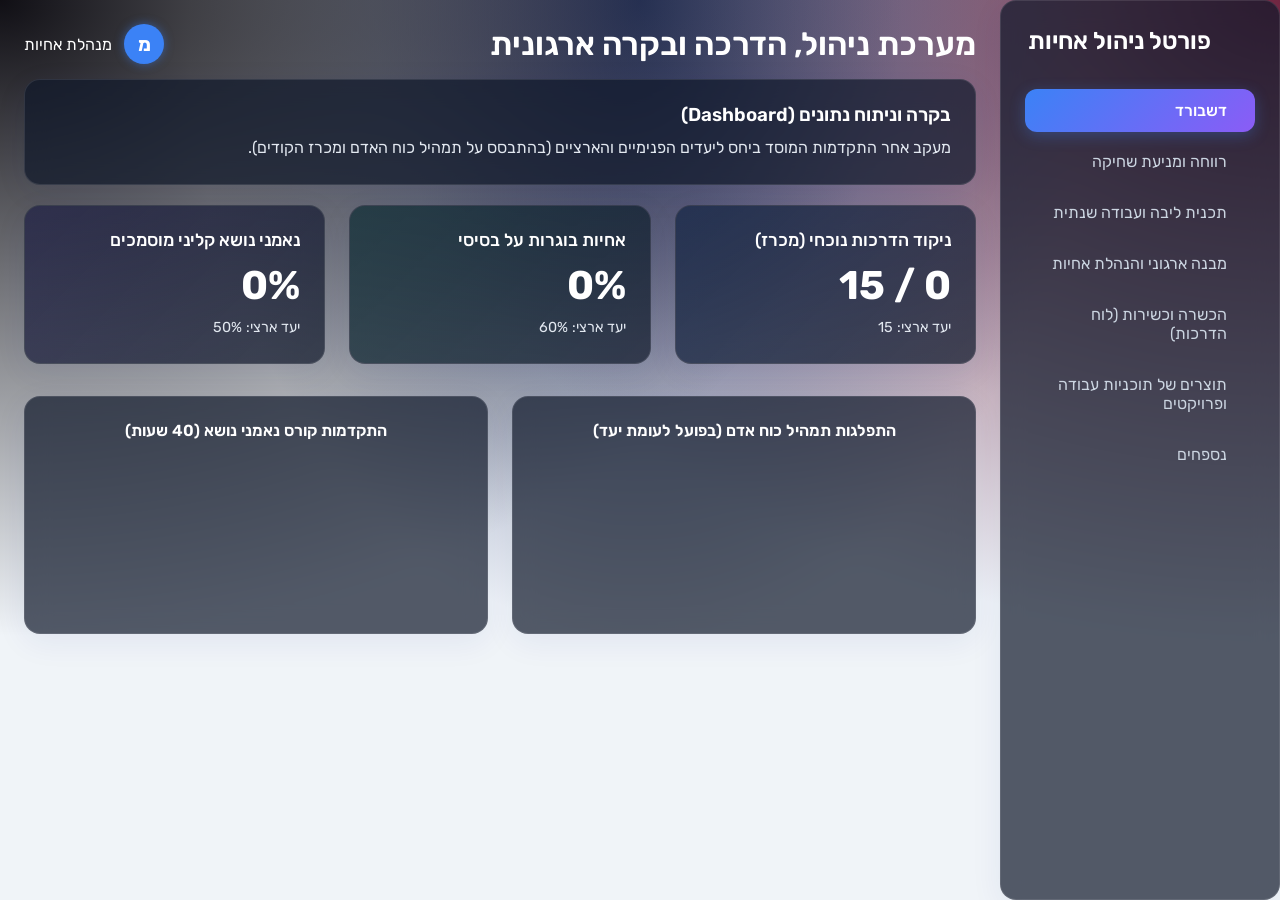
==== commit 839ea377: "feat: rename tab from professionalism to outcomes of work plans and projects" ====
--- a/index.html
+++ b/index.html
@@ -48,7 +48,7 @@
                 </a>
                 <a href="#" class="nav-item" data-tab="professionalism">
                     <i data-lucide="stethoscope"></i>
-                    <span>מקצועיות ומתן טיפול</span>
+                    <span>תוצרים של תוכניות עבודה ופרויקטים</span>
                 </a>
 
                 <a href="#" class="nav-item" data-tab="appendices">
@@ -883,7 +883,7 @@
                     <div class="card glass">
                         <div style="display: flex; justify-content: space-between; align-items: center; margin-bottom: 20px; flex-wrap: wrap; gap: 15px;">
                             <div>
-                                <h3>מקצועיות ומתן טיפול</h3>
+                                <h3>תוצרים של תוכניות עבודה ופרויקטים</h3>
                                 <p>הצגת פרויקטים מקומיים במחלקות, כולל גרפים ותוצרי שיפור.</p>
                             </div>
                             <button class="btn btn-primary" onclick="document.getElementById('project-upload').click()">
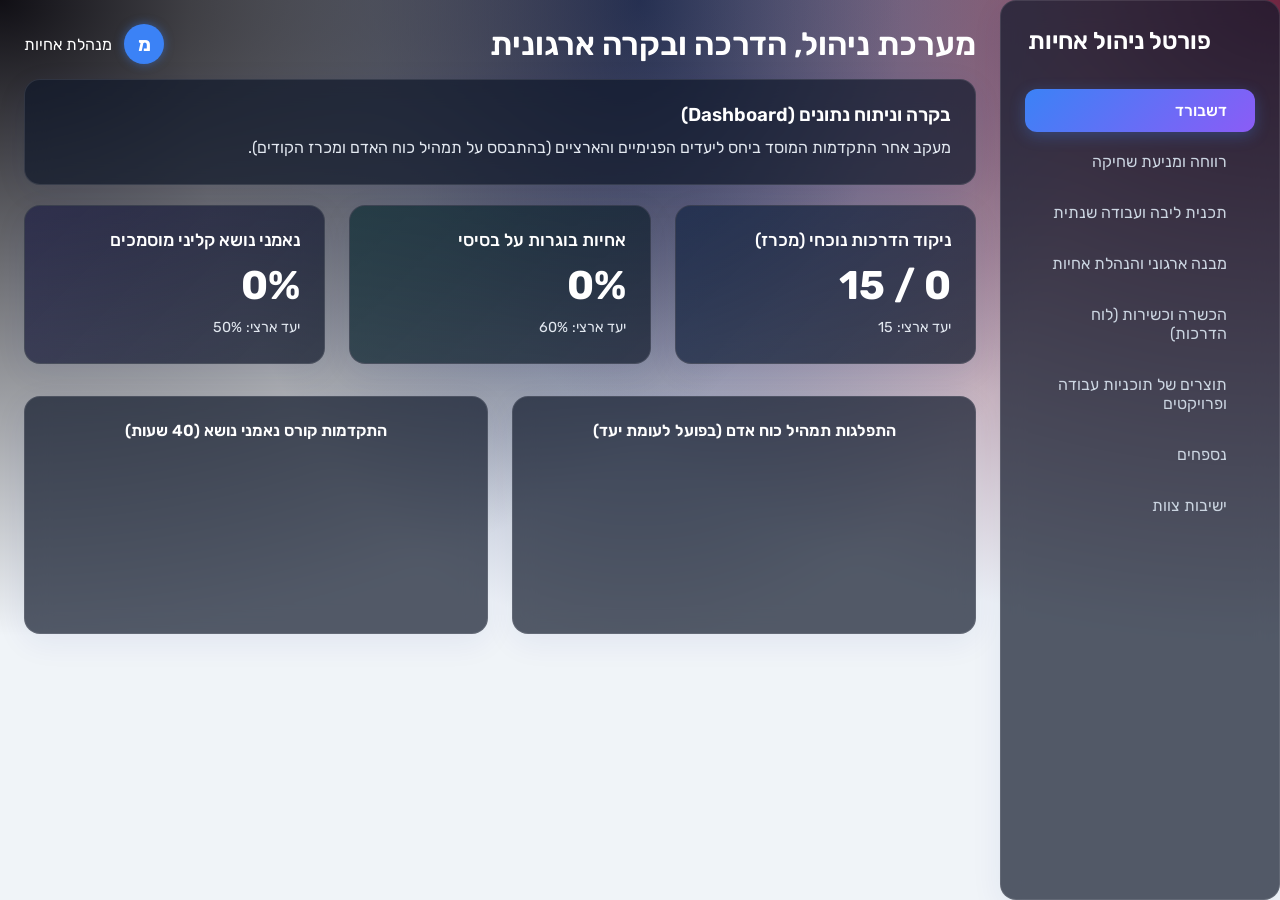
==== commit d666b08e: "feat: add departmental staff meetings tab with dynamic monthly topics" ====
--- a/index.html
+++ b/index.html
@@ -54,6 +54,10 @@
                 <a href="#" class="nav-item" data-tab="appendices">
                     <i data-lucide="paperclip"></i>
                     <span>נספחים</span>
+                </a>
+                <a href="#" class="nav-item" data-tab="meetings">
+                    <i data-lucide="users"></i>
+                    <span>ישיבות צוות</span>
                 </a>
             </nav>
         </aside>
@@ -1002,6 +1006,110 @@
                 </section>
 
             </div>
+                <section id="meetings" class="tab-content">
+                    <div class="card glass" style="max-width: 1000px; margin: 0 auto; direction: rtl; text-align: right;">
+                        <div style="display: flex; justify-content: space-between; align-items: center; border-bottom: 2px solid rgba(255,255,255,0.1); padding-bottom: 15px; margin-bottom: 20px;">
+                            <h2 style="color: var(--primary-light); font-size: 2rem; font-weight: bold; margin: 0;">דו"ח ישיבת צוות מחלקתית</h2>
+                            <button class="btn btn-primary" onclick="window.print()" style="display: flex; align-items: center; gap: 8px;">
+                                <i data-lucide="printer"></i> הדפס / ייצא ל-PDF
+                            </button>
+                        </div>
+                        
+                        <div style="background: rgba(255,255,255,0.05); padding: 20px; border-radius: 12px; margin-bottom: 20px;">
+                            <h3 style="color: #38bdf8; margin-top: 0; margin-bottom: 15px; font-size: 1.2rem;">פרטים כלליים</h3>
+                            <div style="display: grid; grid-template-columns: repeat(auto-fit, minmax(200px, 1fr)); gap: 15px;">
+                                <div>
+                                    <label style="display: block; margin-bottom: 5px; color: #94a3b8;">חודש הישיבה:</label>
+                                    <select id="meeting-month" class="form-input" style="width: 100%; background: rgba(15, 23, 42, 0.6); border: 1px solid rgba(255, 255, 255, 0.1); color: white; padding: 10px; border-radius: 6px;">
+                                        <option value="" disabled selected>בחר חודש</option>
+                                        <option value="1">ינואר</option>
+                                        <option value="2">פברואר</option>
+                                        <option value="3">מרץ</option>
+                                        <option value="4">אפריל</option>
+                                        <option value="5">מאי</option>
+                                        <option value="6">יוני</option>
+                                        <option value="7">יולי</option>
+                                        <option value="8">אוגוסט</option>
+                                        <option value="9">ספטמבר</option>
+                                        <option value="10">אוקטובר</option>
+                                        <option value="11">נובמבר</option>
+                                        <option value="12">דצמבר</option>
+                                    </select>
+                                </div>
+                                <div>
+                                    <label style="display: block; margin-bottom: 5px; color: #94a3b8;">שם המחלקה:</label>
+                                    <input type="text" list="departments-list" class="form-input" placeholder="בחר או הקלד מחלקה..." style="width: 100%; background: rgba(15, 23, 42, 0.6); border: 1px solid rgba(255, 255, 255, 0.1); color: white; padding: 10px; border-radius: 6px;">
+                                    <datalist id="departments-list">
+                                        <option value="סיעודית">
+                                        <option value="תשושי נפש">
+                                        <option value="מונשמים א'">
+                                        <option value="מונשמים ב'">
+                                        <option value="מונשמים ג'">
+                                        <option value="שיקום א'">
+                                        <option value="שיקום ב'">
+                                    </datalist>
+                                </div>
+                                <div>
+                                    <label style="display: block; margin-bottom: 5px; color: #94a3b8;">תאריך הישיבה:</label>
+                                    <input type="date" class="form-input" style="width: 100%; background: rgba(15, 23, 42, 0.6); border: 1px solid rgba(255, 255, 255, 0.1); color: white; padding: 10px; border-radius: 6px;">
+                                </div>
+                                <div>
+                                    <label style="display: block; margin-bottom: 5px; color: #94a3b8;">שעות (התחלה - סיום):</label>
+                                    <input type="text" class="form-input" placeholder="לדוגמה: 10:00 - 11:30" style="width: 100%; background: rgba(15, 23, 42, 0.6); border: 1px solid rgba(255, 255, 255, 0.1); color: white; padding: 10px; border-radius: 6px;">
+                                </div>
+                            </div>
+                        </div>
+
+                        <div style="background: rgba(255,255,255,0.05); padding: 20px; border-radius: 12px; margin-bottom: 20px;">
+                            <h3 style="color: #10b981; margin-top: 0; margin-bottom: 15px; font-size: 1.2rem;">נוכחות</h3>
+                            <div style="display: grid; grid-template-columns: 1fr 1fr; gap: 20px;">
+                                <div>
+                                    <label style="display: block; margin-bottom: 5px; color: #94a3b8;">נכחו (הפרד בפסיק):</label>
+                                    <textarea id="meeting-present" class="form-input" rows="3" style="width: 100%; background: rgba(15, 23, 42, 0.6); border: 1px solid rgba(255, 255, 255, 0.1); color: white; padding: 10px; border-radius: 6px; resize: vertical;"></textarea>
+                                    <div style="margin-top: 5px; color: #38bdf8; font-weight: bold;">סה"כ נכחו: <span id="meeting-present-count">0</span></div>
+                                </div>
+                                <div>
+                                    <label style="display: block; margin-bottom: 5px; color: #94a3b8;">נעדרו (הפרד בפסיק):</label>
+                                    <textarea id="meeting-absent" class="form-input" rows="3" style="width: 100%; background: rgba(15, 23, 42, 0.6); border: 1px solid rgba(255, 255, 255, 0.1); color: white; padding: 10px; border-radius: 6px; resize: vertical;"></textarea>
+                                    <div style="margin-top: 5px; color: #ef4444; font-weight: bold;">סה"כ נעדרו: <span id="meeting-absent-count">0</span></div>
+                                </div>
+                            </div>
+                        </div>
+
+                        <div style="background: rgba(255,255,255,0.05); padding: 20px; border-radius: 12px; margin-bottom: 20px;">
+                            <h3 style="color: #f59e0b; margin-top: 0; margin-bottom: 15px; font-size: 1.2rem;">תקציר פרוטוקול הישיבה</h3>
+                            <p style="color: #cbd5e1; font-size: 0.9rem; margin-bottom: 15px;">הנושאים הקליניים בטבלה נטענים אוטומטית לפי פריסה שנתית בהתאם לחודש הישיבה הנבחר.</p>
+                            
+                            <table style="width: 100%; border-collapse: collapse; text-align: right;">
+                                <thead>
+                                    <tr style="background: rgba(255,255,255,0.1); color: #f1f5f9;">
+                                        <th style="padding: 10px; border: 1px solid rgba(255,255,255,0.1); width: 25%;">נושא</th>
+                                        <th style="padding: 10px; border: 1px solid rgba(255,255,255,0.1); width: 40%;">פירוט</th>
+                                        <th style="padding: 10px; border: 1px solid rgba(255,255,255,0.1); width: 20%;">אחריות</th>
+                                        <th style="padding: 10px; border: 1px solid rgba(255,255,255,0.1); width: 15%;">סטטוס</th>
+                                    </tr>
+                                </thead>
+                                <tbody id="meeting-topics-table">
+                                    <!-- Populated dynamically via JS -->
+                                    <tr><td colspan="4" style="text-align: center; padding: 20px; color: #94a3b8;">אנא בחר חודש כדי לטעון את נושאי הישיבה.</td></tr>
+                                </tbody>
+                            </table>
+                            <button class="btn btn-secondary" onclick="addMeetingRow()" style="margin-top: 15px; padding: 8px 16px; font-size: 0.9rem;">+ הוסף שורה חדשה</button>
+                        </div>
+
+                        <div style="background: rgba(255,255,255,0.05); padding: 20px; border-radius: 12px; display: flex; justify-content: space-between; align-items: center;">
+                            <div>
+                                <label style="display: block; margin-bottom: 5px; color: #94a3b8;">שם וחתימת אחות אחראית:</label>
+                                <input type="text" class="form-input" placeholder="הקלד שם..." style="width: 250px; background: rgba(15, 23, 42, 0.6); border: 1px solid rgba(255, 255, 255, 0.1); color: white; padding: 10px; border-radius: 6px;">
+                            </div>
+                            <div>
+                                <label style="display: block; margin-bottom: 5px; color: #94a3b8;">מועד לישיבת הצוות הבאה:</label>
+                                <input type="date" class="form-input" style="width: 200px; background: rgba(15, 23, 42, 0.6); border: 1px solid rgba(255, 255, 255, 0.1); color: white; padding: 10px; border-radius: 6px;">
+                            </div>
+                        </div>
+
+                    </div>
+                </section>
         </main>
     </div>
 
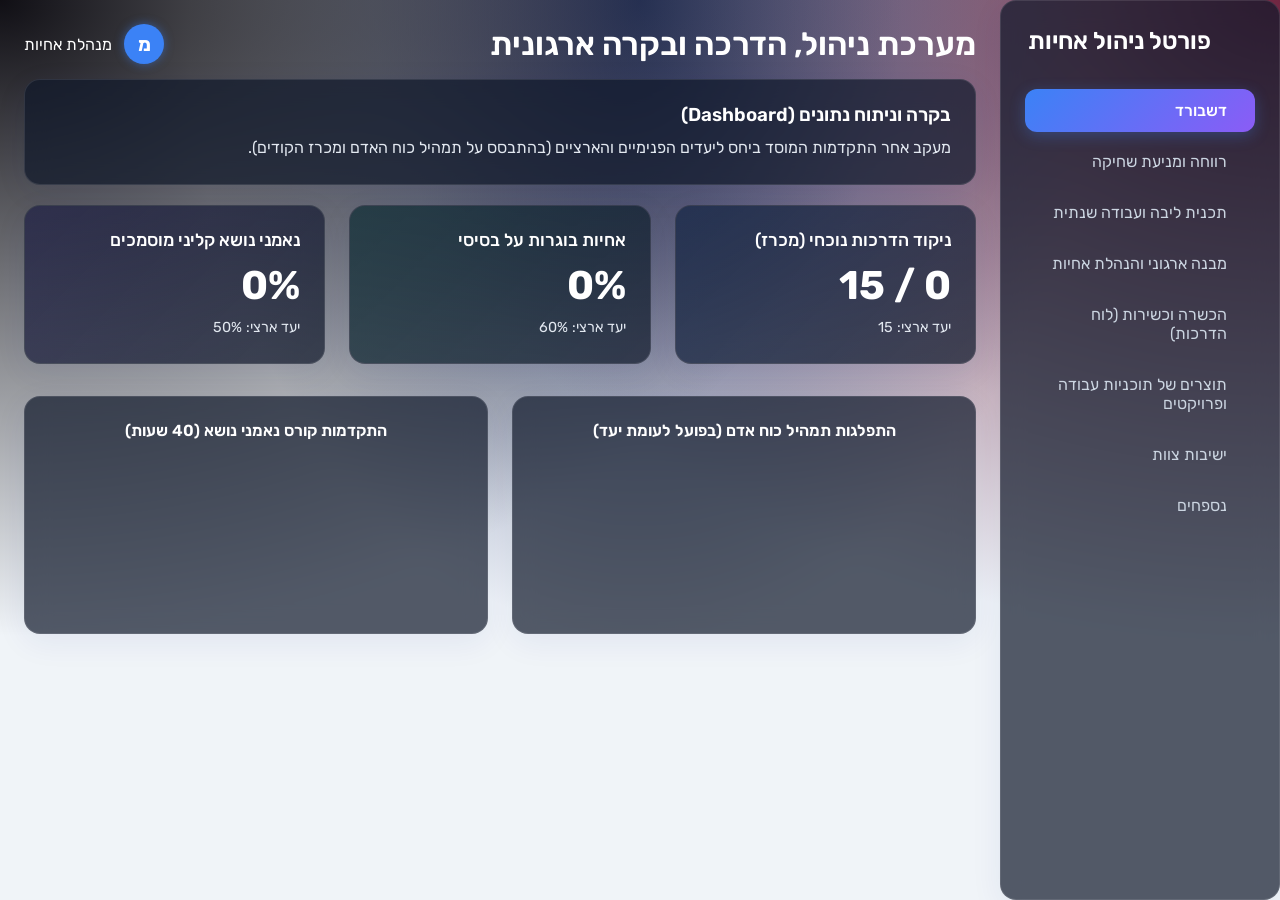
==== commit d9188ea1: "style: move meetings tab above appendices in navigation sidebar" ====
--- a/index.html
+++ b/index.html
@@ -51,13 +51,13 @@
                     <span>תוצרים של תוכניות עבודה ופרויקטים</span>
                 </a>
 
+                <a href="#" class="nav-item" data-tab="meetings">
+                    <i data-lucide="users"></i>
+                    <span>ישיבות צוות</span>
+                </a>
                 <a href="#" class="nav-item" data-tab="appendices">
                     <i data-lucide="paperclip"></i>
                     <span>נספחים</span>
-                </a>
-                <a href="#" class="nav-item" data-tab="meetings">
-                    <i data-lucide="users"></i>
-                    <span>ישיבות צוות</span>
                 </a>
             </nav>
         </aside>
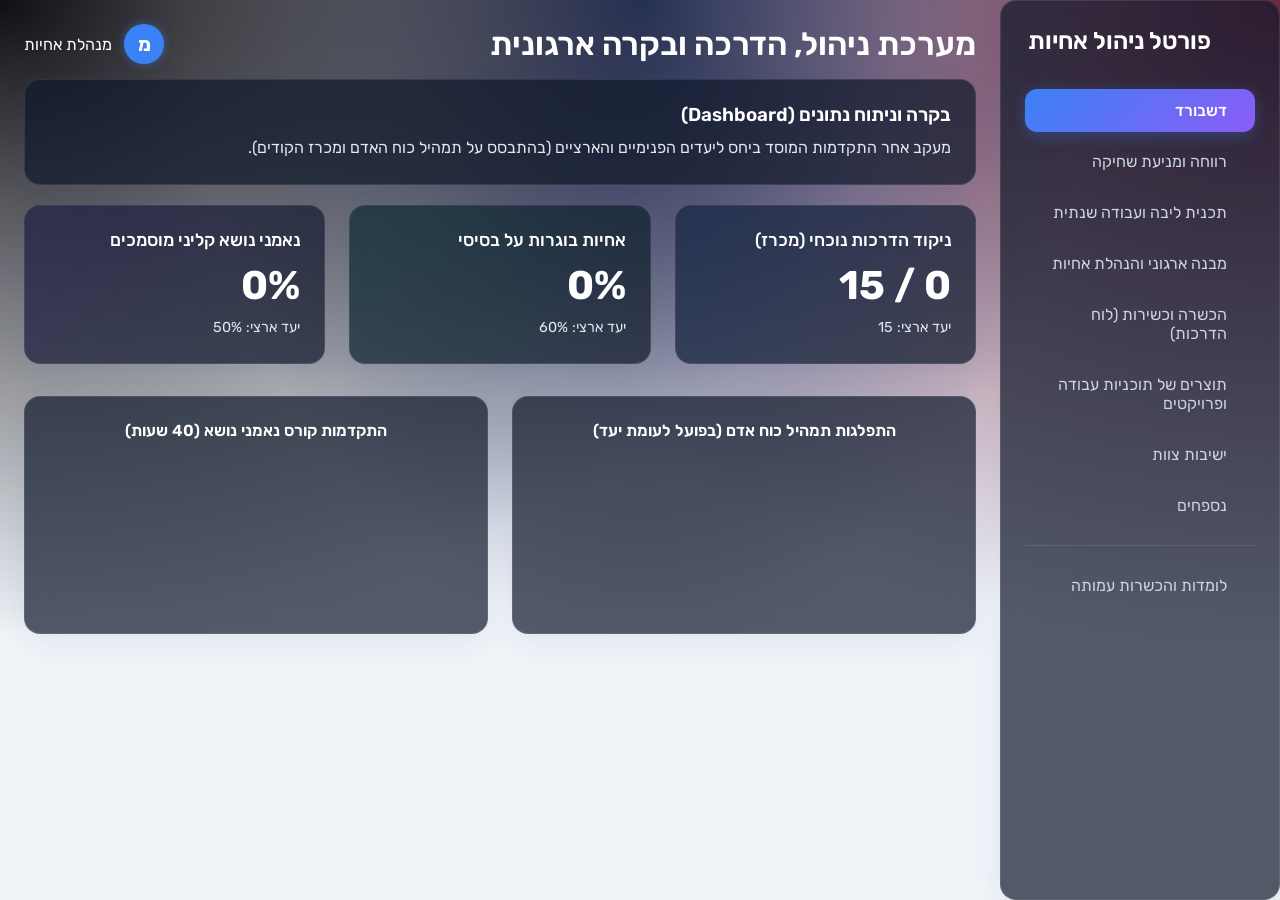
==== commit 0c32cc73: "Fix broken courses logic by restoring iang-app.js and integrate both sites" ====
--- a/index.html
+++ b/index.html
@@ -1,4 +1,4 @@
-﻿<!DOCTYPE html>
+<!DOCTYPE html>
 <html lang="he" dir="rtl">
 <head>
     <meta charset="UTF-8">
@@ -18,6 +18,7 @@
 </style>
 </head>
 <body>
+    <div class="sidebar-overlay"></div>
     <div class="app-container">
         <!-- Sidebar Navigation -->
         <aside class="sidebar glass">
@@ -59,13 +60,23 @@
                     <i data-lucide="paperclip"></i>
                     <span>נספחים</span>
                 </a>
+                <div style="height: 1px; background: rgba(255,255,255,0.1); margin: 10px 0;"></div>
+                <a href="courses.html" class="nav-item nav-external-link">
+                    <i data-lucide="graduation-cap"></i>
+                    <span>לומדות והכשרות עמותה</span>
+                </a>
             </nav>
         </aside>
 
         <!-- Main Content -->
         <main class="main-content">
             <header class="top-header">
-                <h1>מערכת ניהול, הדרכה ובקרה ארגונית</h1>
+                <div class="header-right">
+                    <button class="mobile-menu-btn" aria-label="Toggle Menu">
+                        <i data-lucide="menu"></i>
+                    </button>
+                    <h1>מערכת ניהול, הדרכה ובקרה ארגונית</h1>
+                </div>
                 <div class="user-profile">
                     <div class="avatar">מ</div>
                     <span>מנהלת אחיות</span>
--- a/style.css
+++ b/style.css
@@ -839,3 +839,114 @@
     margin: 0 !important;
     z-index: 1000 !important;
 }
+
+/* Hamburger Menu Button */
+.mobile-menu-btn {
+    display: none;
+    background: transparent;
+    border: none;
+    color: #fff;
+    cursor: pointer;
+    padding: 8px;
+    border-radius: 8px;
+    transition: background 0.3s;
+}
+.mobile-menu-btn:hover {
+    background: rgba(255,255,255,0.1);
+}
+.header-right {
+    display: flex;
+    align-items: center;
+    gap: 15px;
+}
+
+/* Sidebar Overlay */
+.sidebar-overlay {
+    display: none;
+    position: fixed;
+    top: 0;
+    left: 0;
+    width: 100%;
+    height: 100vh;
+    background: rgba(0,0,0,0.5);
+    z-index: 999;
+    backdrop-filter: blur(4px);
+    opacity: 0;
+    transition: opacity 0.3s ease;
+}
+.sidebar-overlay.active {
+    display: block;
+    opacity: 1;
+}
+
+/* Mobile Responsiveness */
+@media (max-width: 768px) {
+    .mobile-menu-btn {
+        display: flex;
+    }
+    .app-container {
+        flex-direction: column;
+        height: 100vh;
+        overflow: hidden;
+    }
+    .sidebar {
+        position: fixed;
+        top: 0;
+        right: -300px;
+        width: 280px;
+        height: 100vh;
+        z-index: 1000;
+        background: rgba(15, 23, 42, 0.95);
+        backdrop-filter: blur(20px);
+        transition: right 0.3s cubic-bezier(0.4, 0, 0.2, 1);
+        overflow-y: auto;
+    }
+    .sidebar.open {
+        right: 0;
+    }
+    .sidebar nav {
+        flex-direction: column;
+        overflow-x: visible;
+        padding-bottom: 20px;
+    }
+    .nav-item {
+        white-space: normal;
+        padding: 12px 16px;
+        font-size: 1rem;
+    }
+    .main-content {
+        padding: 15px;
+        overflow-y: auto;
+    }
+    .top-header {
+        flex-direction: column;
+        gap: 15px;
+        align-items: flex-start;
+    }
+    .top-header h1 {
+        font-size: 1.3rem;
+        line-height: 1.3;
+    }
+    .stats-grid {
+        grid-template-columns: 1fr;
+    }
+    .trustees-poster-grid {
+        grid-template-columns: 1fr !important;
+    }
+    .modal-content {
+        width: 95%;
+        margin: 10px auto;
+        padding: 20px;
+    }
+    .fc .fc-toolbar {
+        flex-direction: column;
+        gap: 10px;
+    }
+    .wp-table th, .wp-table td {
+        font-size: 0.85rem;
+        padding: 8px;
+    }
+    .review-grid, .features-grid, .courses-grid {
+        grid-template-columns: 1fr;
+    }
+}
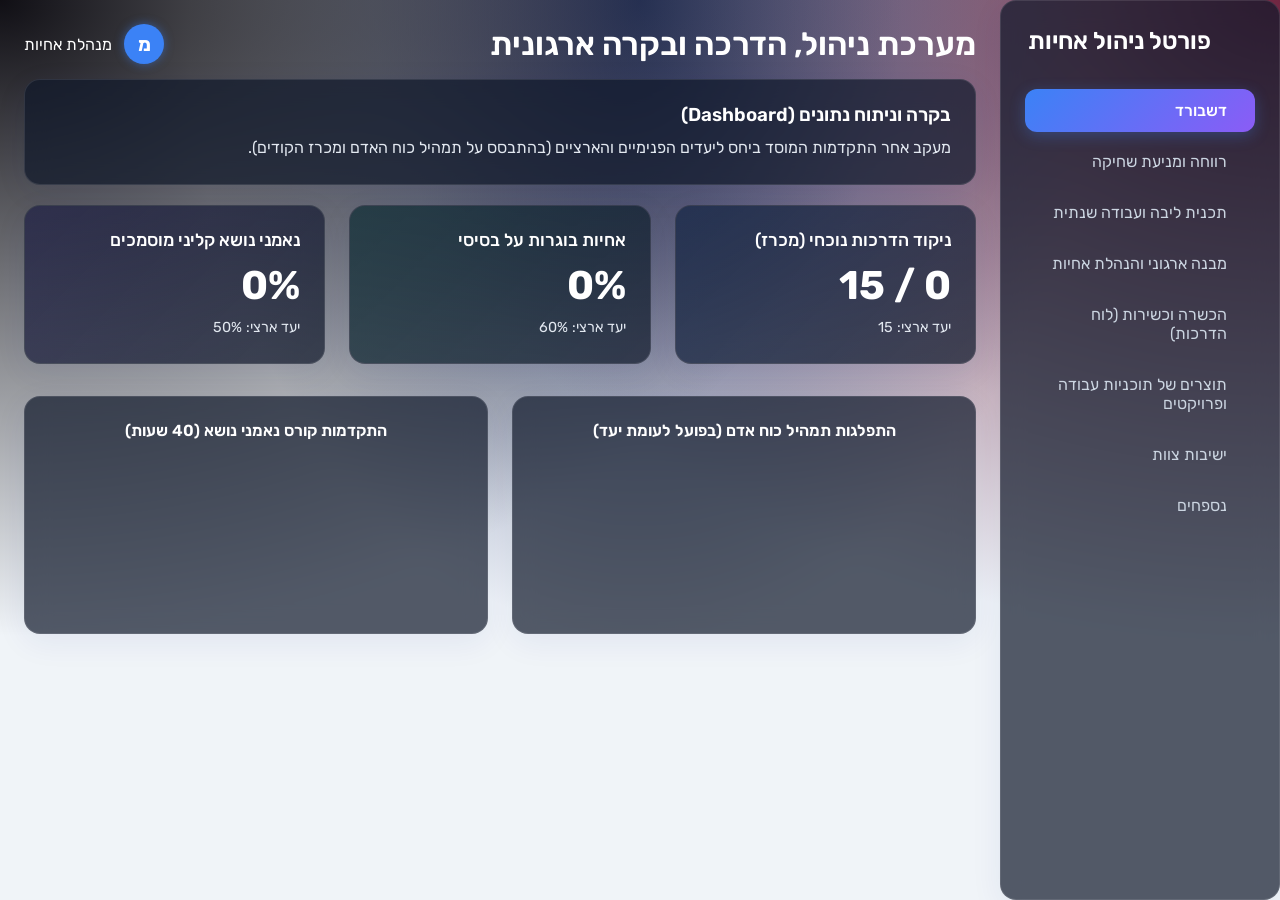
==== commit 6d0b2fc1: "Remove link to courses.html from sidebar as requested" ====
--- a/index.html
+++ b/index.html
@@ -59,11 +59,6 @@
                 <a href="#" class="nav-item" data-tab="appendices">
                     <i data-lucide="paperclip"></i>
                     <span>נספחים</span>
-                </a>
-                <div style="height: 1px; background: rgba(255,255,255,0.1); margin: 10px 0;"></div>
-                <a href="courses.html" class="nav-item nav-external-link">
-                    <i data-lucide="graduation-cap"></i>
-                    <span>לומדות והכשרות עמותה</span>
                 </a>
             </nav>
         </aside>
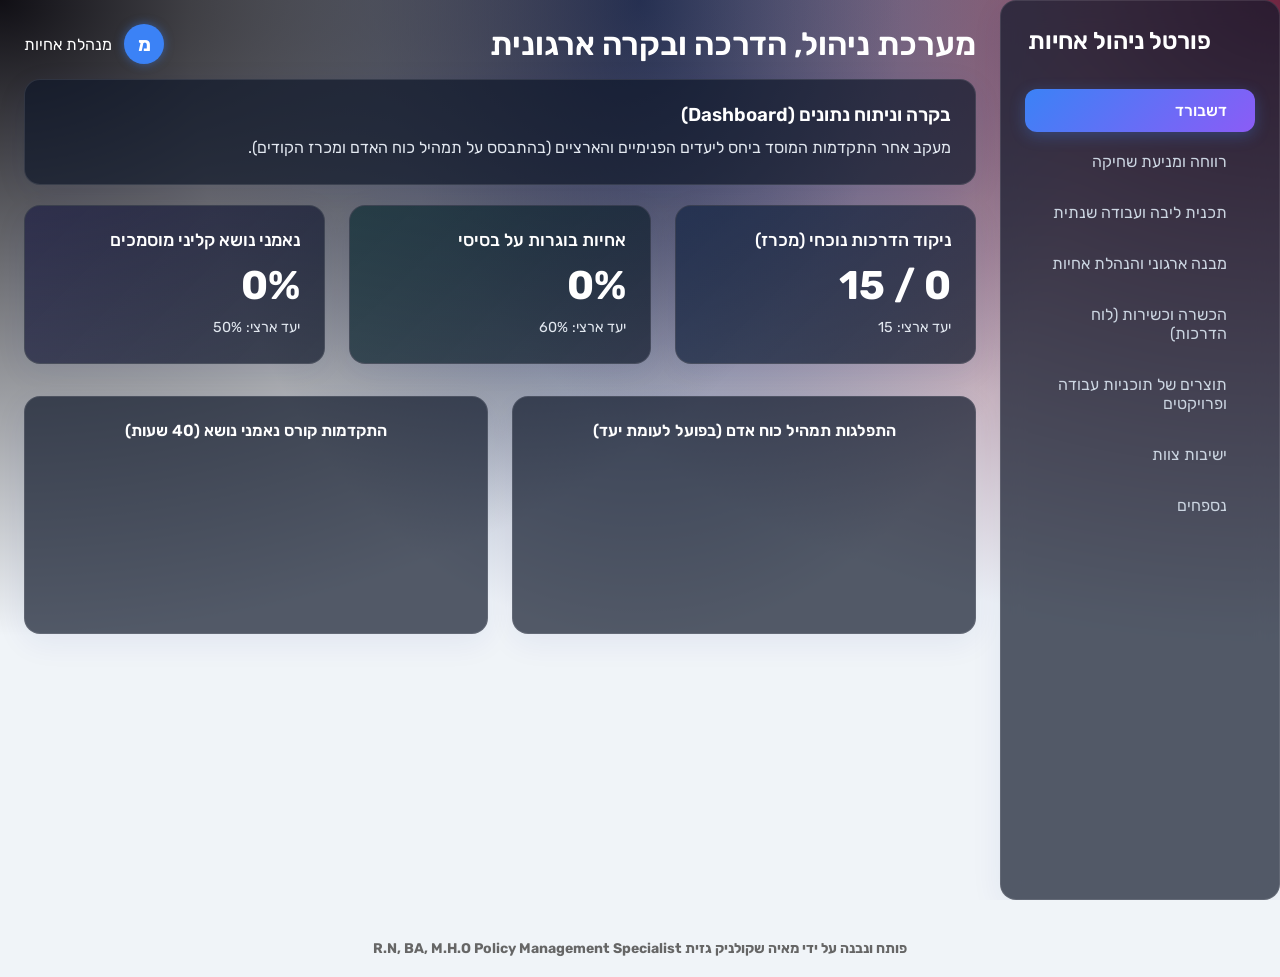
==== commit f23482d6: "Add floating back button and fix content wrapper" ====
--- a/index.html
+++ b/index.html
@@ -1011,7 +1011,6 @@
                     </div>
                 </section>
 
-            </div>
                 <section id="meetings" class="tab-content">
                     <div class="card glass" style="max-width: 1000px; margin: 0 auto; direction: rtl; text-align: right;">
                         <div style="display: flex; justify-content: space-between; align-items: center; border-bottom: 2px solid rgba(255,255,255,0.1); padding-bottom: 15px; margin-bottom: 20px;">
@@ -1114,8 +1113,8 @@
                             </div>
                         </div>
 
-                    </div>
                 </section>
+            </div>
         </main>
     </div>
 
@@ -2230,7 +2229,14 @@
     </div>
 </div>
 
+<footer style="text-align: center; margin-top: 40px; margin-bottom: 20px; font-size: 14px; color: #666; font-weight: bold;">
+    פותח ונבנה על ידי מאיה שקולניק גזית R.N, BA, M.H.O Policy Management Specialist
+</footer>
+
+<!-- Floating Back to Main Screen Button -->
+<button id="floating-back-btn" class="btn btn-primary" style="display: none; position: fixed; bottom: 30px; left: 30px; z-index: 2000; box-shadow: 0 4px 15px rgba(0,0,0,0.5); border-radius: 50px; padding: 12px 24px; font-weight: bold; gap: 8px; align-items: center;" onclick="if(typeof goToDashboard === 'function') goToDashboard(); else document.querySelector('[data-tab=\'dashboard\']').click(); window.scrollTo(0,0);">
+    <i data-lucide="home"></i> חזרה למסך הראשי
+</button>
+
 </body>
 </html>
-
-
